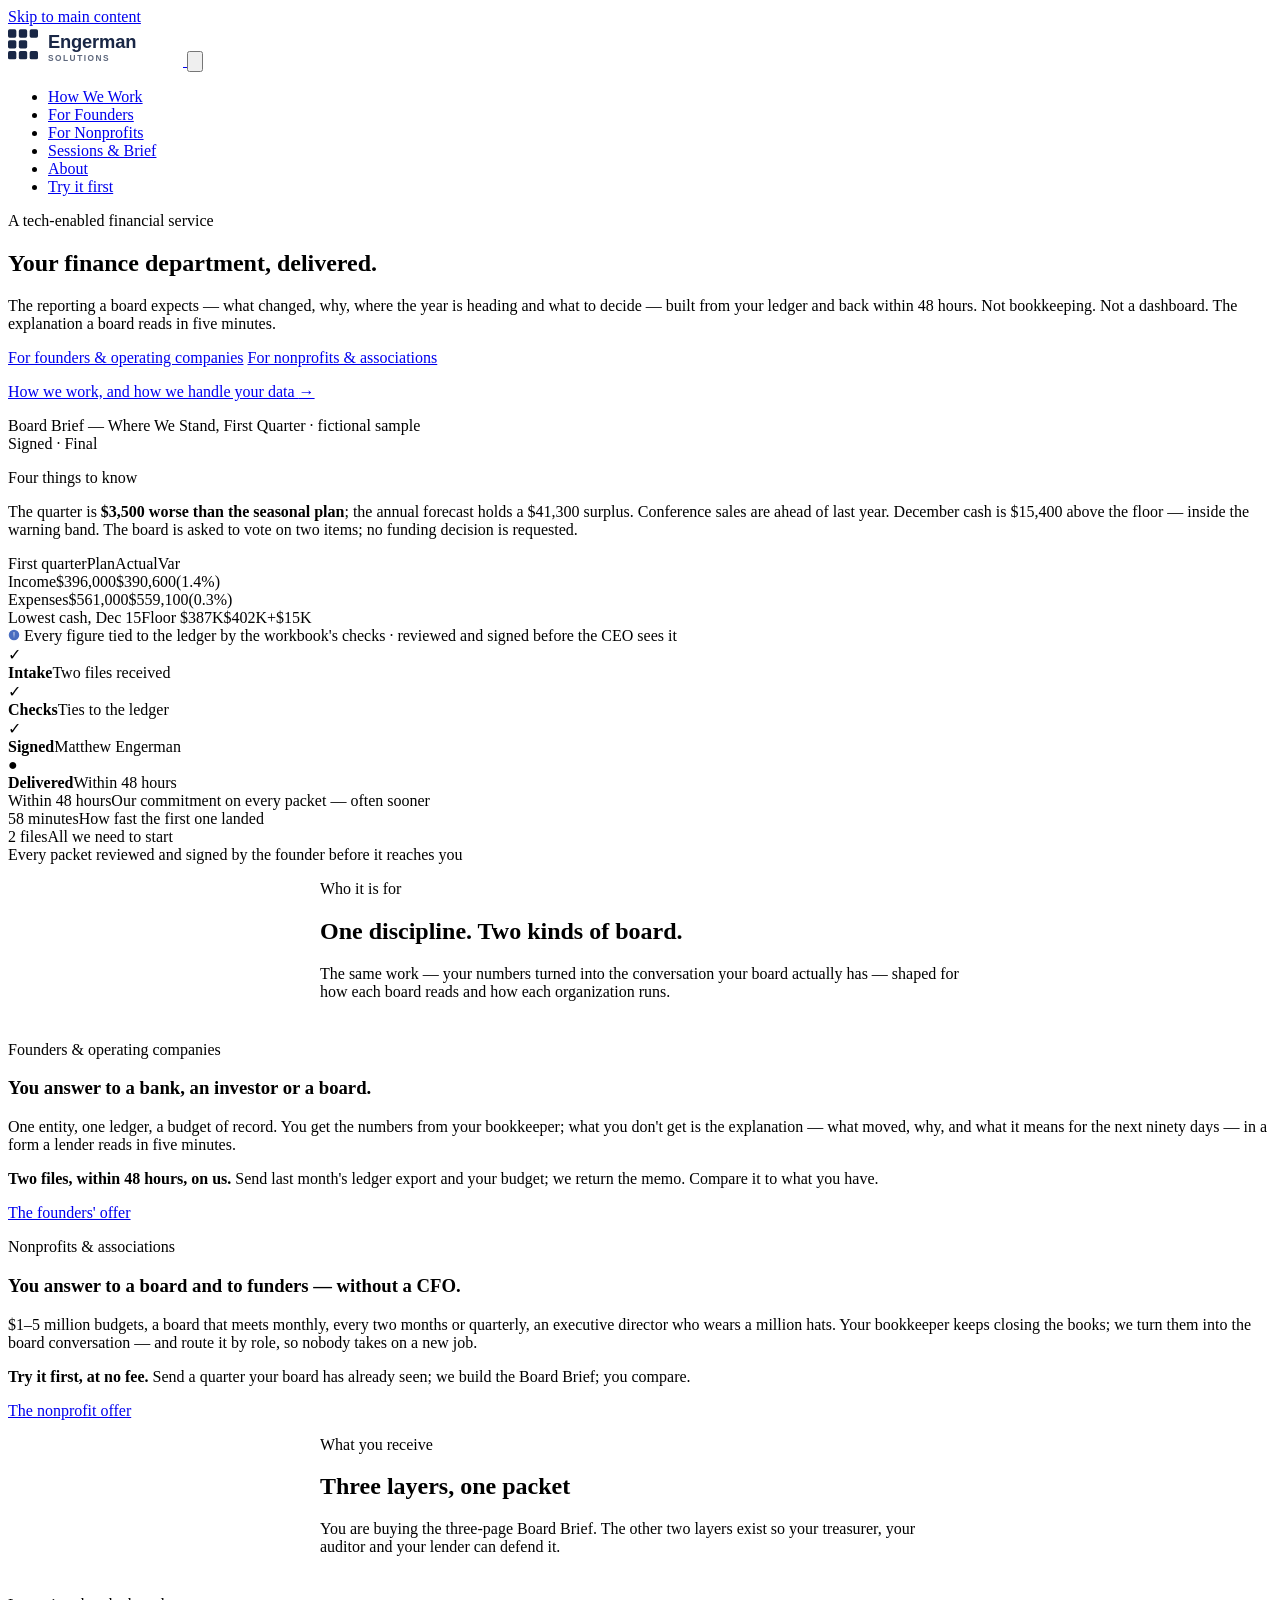
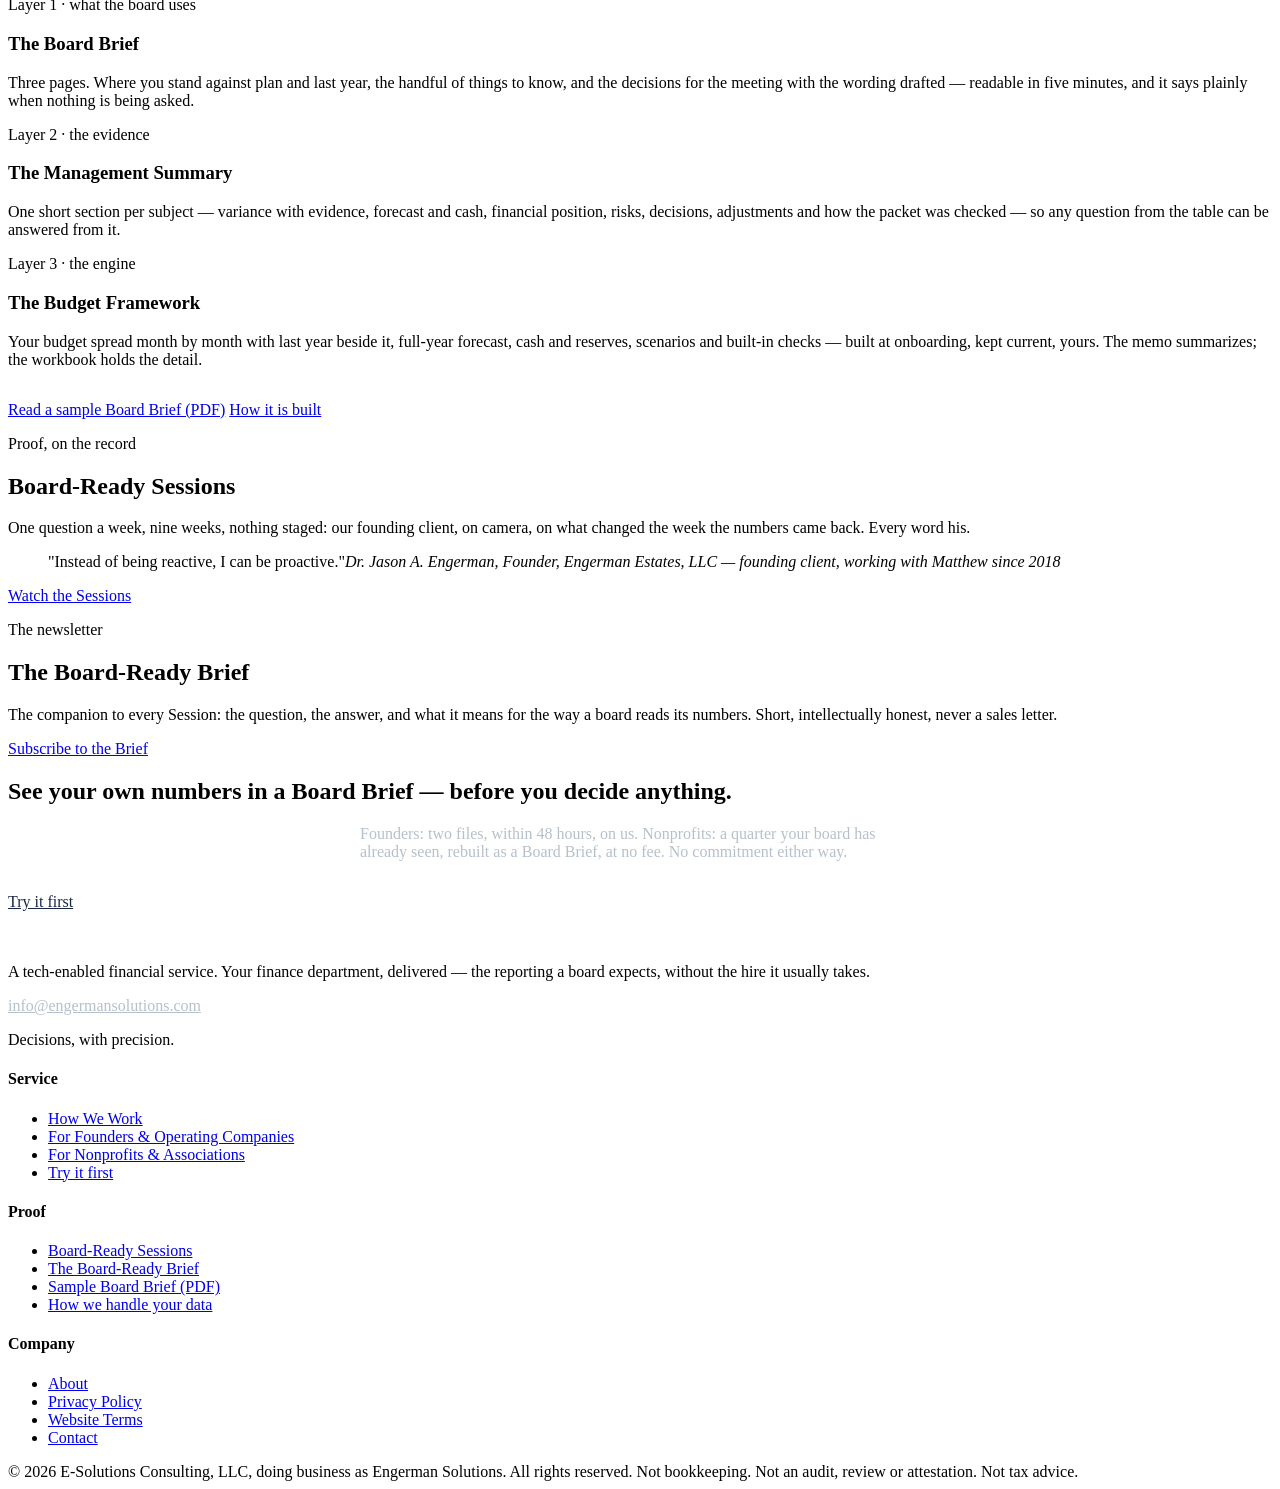
==== website/index.html @ 07f81f36 "Site remaster (1/5): homepage — one brand, two doors; house language; "within 48 hours"" ====
<!DOCTYPE html>
<html lang="en">
<head>
  <meta charset="UTF-8">
  <meta name="viewport" content="width=device-width, initial-scale=1.0">
  <title>Engerman Solutions — Your finance department, delivered.</title>
  <meta name="description" content="Board-ready reporting for founders, operating companies, nonprofits and associations: what changed, why, and what to decide, built from your ledger and delivered within 48 hours.">
  <meta property="og:type" content="website">
  <link rel="preconnect" href="https://fonts.googleapis.com">
  <link rel="preconnect" href="https://fonts.gstatic.com" crossorigin>
  <link href="https://fonts.googleapis.com/css2?family=Inter:wght@400;500;600;700&display=swap" rel="stylesheet">
  <link rel="stylesheet" href="css/design-tokens.css">
  <link rel="stylesheet" href="css/site.css">
  <link rel="stylesheet" href="css/remaster.css">
  <script src="js/site-config.js"></script>
  <script src="js/main.js" defer></script>
</head>
<body>
  <a href="#main" class="skip-link">Skip to main content</a>
  <header class="nav" role="banner">
    <div class="container nav__inner">
      <a href="index.html" class="nav__logo" aria-label="Engerman Solutions — Home">
        <img src="img/engerman-logo.svg" alt="Engerman Solutions" height="40">
      </a>
      <button class="nav__toggle" aria-expanded="false" aria-controls="nav-links" aria-label="Toggle navigation menu">
        <svg viewBox="0 0 24 24" fill="none" stroke="currentColor" stroke-width="2" stroke-linecap="round"><line x1="3" y1="6" x2="21" y2="6"/><line x1="3" y1="12" x2="21" y2="12"/><line x1="3" y1="18" x2="21" y2="18"/></svg>
      </button>
      <nav aria-label="Main navigation">
        <ul class="nav__links" id="nav-links" role="menubar">
          <li role="none"><a href="pages/how-we-work.html" role="menuitem">How We Work</a></li><li role="none"><a href="pages/founders.html" role="menuitem">For Founders</a></li><li role="none"><a href="pages/nonprofits.html" role="menuitem">For Nonprofits</a></li><li role="none"><a href="pages/sessions.html" role="menuitem">Sessions &amp; Brief</a></li><li role="none"><a href="pages/about.html" role="menuitem">About</a></li>
          <li role="none"><a href="forms/try-it-first.html" class="nav__cta" role="menuitem">Try it first</a></li>
        </ul>
      </nav>
    </div>
  </header>
  <main id="main">

    <section class="hero" aria-labelledby="hero-heading">
      <div class="container hero__inner">
        <div class="hero__content">
          <p class="overline">A tech-enabled financial service</p>
          <h1 id="hero-heading">Your finance department, delivered.</h1>
          <p class="hero__sub">The reporting a board expects — what changed, why, where the year is heading and what to decide — built from your ledger and back within 48 hours. Not bookkeeping. Not a dashboard. The explanation a board reads in five minutes.</p>
          <div class="hero__ctas">
            <a href="pages/founders.html" class="btn btn--primary btn--lg">For founders &amp; operating companies</a>
            <a href="pages/nonprofits.html" class="btn btn--secondary btn--lg">For nonprofits &amp; associations</a>
          </div>
          <p class="hero__trust-link"><a href="pages/how-we-work.html">How we work, and how we handle your data <span aria-hidden="true">→</span></a></p>
        </div>
        <div class="hero__visual" aria-hidden="true">
          <div class="memo-preview">
            <div class="memo-preview__header">
              <div class="memo-preview__dot memo-preview__dot--red"></div><div class="memo-preview__dot memo-preview__dot--amber"></div><div class="memo-preview__dot memo-preview__dot--green"></div>
              <span class="memo-preview__title">Board Brief — Where We Stand, First Quarter · fictional sample</span>
            </div>
            <div class="memo-preview__body">
              <div class="memo-preview__badge"><span class="badge badge--green">Signed · Final</span></div>
              <p class="memo-preview__h2">Four things to know</p>
              <p class="memo-preview__text">The quarter is <strong>$3,500 worse than the seasonal plan</strong>; the annual forecast holds a $41,300 surplus. Conference sales are ahead of last year. December cash is $15,400 above the floor — inside the warning band. The board is asked to vote on two items; no funding decision is requested.</p>
              <div class="memo-preview__table">
                <div class="memo-preview__row memo-preview__row--header"><span>First quarter</span><span>Plan</span><span>Actual</span><span>Var</span></div>
                <div class="memo-preview__row"><span>Income</span><span>$396,000</span><span>$390,600</span><span>(1.4%)</span></div>
                <div class="memo-preview__row"><span>Expenses</span><span>$561,000</span><span>$559,100</span><span class="text-green">(0.3%)</span></div>
                <div class="memo-preview__row"><span>Lowest cash, Dec 15</span><span>Floor $387K</span><span>$402K</span><span>+$15K</span></div>
              </div>
              <div class="memo-preview__source">
                <svg width="12" height="12" viewBox="0 0 16 16" fill="var(--color-blue-500)"><path d="M8 1a7 7 0 100 14A7 7 0 008 1zm-.5 3h1v5h-1V4zm0 6h1v1h-1v-1z"/></svg>
                <span>Every figure tied to the ledger by the workbook's checks · reviewed and signed before the CEO sees it</span>
              </div>
            </div>
            <div class="memo-preview__timeline">
              <div class="timeline-step timeline-step--done"><div class="timeline-step__icon">✓</div><div><strong>Intake</strong><span>Two files received</span></div></div>
              <div class="timeline-step timeline-step--done"><div class="timeline-step__icon">✓</div><div><strong>Checks</strong><span>Ties to the ledger</span></div></div>
              <div class="timeline-step timeline-step--done"><div class="timeline-step__icon">✓</div><div><strong>Signed</strong><span>Matthew Engerman</span></div></div>
              <div class="timeline-step timeline-step--active"><div class="timeline-step__icon">●</div><div><strong>Delivered</strong><span>Within 48 hours</span></div></div>
            </div>
          </div>
        </div>
      </div>
    </section>

    <section class="proof-bar bg-alt" aria-label="Commitments">
      <div class="container">
        <div class="proof-bar__inner">
          <div class="proof-bar__stat"><span class="proof-bar__number">Within 48 hours</span><span class="proof-bar__label">Our commitment on every packet — often sooner</span></div>
          <div class="proof-bar__divider" aria-hidden="true"></div>
          <div class="proof-bar__stat"><span class="proof-bar__number">58 minutes</span><span class="proof-bar__label">How fast the first one landed</span></div>
          <div class="proof-bar__divider" aria-hidden="true"></div>
          <div class="proof-bar__stat"><span class="proof-bar__number">2 files</span><span class="proof-bar__label">All we need to start</span></div>
          <div class="proof-bar__divider" aria-hidden="true"></div>
          <div class="proof-bar__stat"><span class="proof-bar__note">Every packet reviewed and signed by the founder before it reaches you</span></div>
        </div>
      </div>
    </section>

    <section class="section" aria-labelledby="doors-heading">
      <div class="container">
        <div class="text-center scroll-fade" style="max-width: 640px; margin: 0 auto var(--space-10);">
          <p class="overline">Who it is for</p>
          <h2 id="doors-heading">One discipline. Two kinds of board.</h2>
          <p class="text-secondary">The same work — your numbers turned into the conversation your board actually has — shaped for how each board reads and how each organization runs.</p>
        </div>
        <div class="doors scroll-stagger">
          <div class="card door">
            <p class="eyebrow">Founders &amp; operating companies</p>
            <h3>You answer to a bank, an investor or a board.</h3>
            <p class="door__who">One entity, one ledger, a budget of record. You get the numbers from your bookkeeper; what you don't get is the explanation — what moved, why, and what it means for the next ninety days — in a form a lender reads in five minutes.</p>
            <p class="door__who"><strong>Two files, within 48 hours, on us.</strong> Send last month's ledger export and your budget; we return the memo. Compare it to what you have.</p>
            <a href="pages/founders.html" class="btn btn--primary">The founders' offer</a>
          </div>
          <div class="card door">
            <p class="eyebrow">Nonprofits &amp; associations</p>
            <h3>You answer to a board and to funders — without a CFO.</h3>
            <p class="door__who">$1–5 million budgets, a board that meets monthly, every two months or quarterly, an executive director who wears a million hats. Your bookkeeper keeps closing the books; we turn them into the board conversation — and route it by role, so nobody takes on a new job.</p>
            <p class="door__who"><strong>Try it first, at no fee.</strong> Send a quarter your board has already seen; we build the Board Brief; you compare.</p>
            <a href="pages/nonprofits.html" class="btn btn--primary">The nonprofit offer</a>
          </div>
        </div>
      </div>
    </section>

    <section class="section bg-alt" aria-labelledby="layers-heading">
      <div class="container">
        <div class="text-center scroll-fade" style="max-width: 640px; margin: 0 auto var(--space-10);">
          <p class="overline">What you receive</p>
          <h2 id="layers-heading">Three layers, one packet</h2>
          <p class="text-secondary">You are buying the three-page Board Brief. The other two layers exist so your treasurer, your auditor and your lender can defend it.</p>
        </div>
        <div class="layers scroll-stagger">
          <div class="card layer"><p class="eyebrow">Layer 1 · what the board uses</p><h3>The Board Brief</h3><p class="text-secondary">Three pages. Where you stand against plan and last year, the handful of things to know, and the decisions for the meeting with the wording drafted — readable in five minutes, and it says plainly when nothing is being asked.</p></div>
          <div class="card layer"><p class="eyebrow">Layer 2 · the evidence</p><h3>The Management Summary</h3><p class="text-secondary">One short section per subject — variance with evidence, forecast and cash, financial position, risks, decisions, adjustments and how the packet was checked — so any question from the table can be answered from it.</p></div>
          <div class="card layer"><p class="eyebrow">Layer 3 · the engine</p><h3>The Budget Framework</h3><p class="text-secondary">Your budget spread month by month with last year beside it, full-year forecast, cash and reserves, scenarios and built-in checks — built at onboarding, kept current, yours. The memo summarizes; the workbook holds the detail.</p></div>
        </div>
        <div class="text-center" style="margin-top: var(--space-8);">
          <a href="downloads/Engerman_Solutions_Sample_Board_Brief_Nonprofit.pdf" class="btn btn--primary">Read a sample Board Brief (PDF)</a>
          <a href="pages/how-we-work.html" class="btn btn--ghost">How it is built</a>
        </div>
      </div>
    </section>

    <section class="section" aria-labelledby="sessions-heading">
      <div class="container two-col">
        <div>
          <p class="overline">Proof, on the record</p>
          <h2 id="sessions-heading">Board-Ready Sessions</h2>
          <p class="text-secondary">One question a week, nine weeks, nothing staged: our founding client, on camera, on what changed the week the numbers came back. Every word his.</p>
          <blockquote class="quote">"Instead of being reactive, I can be proactive."<cite>Dr. Jason A. Engerman, Founder, Engerman Estates, LLC — founding client, working with Matthew since 2018</cite></blockquote>
          <a href="pages/sessions.html" class="btn btn--secondary">Watch the Sessions</a>
        </div>
        <div>
          <p class="overline">The newsletter</p>
          <h2>The Board-Ready Brief</h2>
          <p class="text-secondary">The companion to every Session: the question, the answer, and what it means for the way a board reads its numbers. Short, intellectually honest, never a sales letter.</p>
          <a href="#" data-link="BRIEF_SUBSCRIBE_URL" data-subject="Subscribe me to The Board-Ready Brief" class="btn btn--primary">Subscribe to the Brief</a>
        </div>
      </div>
    </section>

    <section class="section bg-navy cta-section" aria-labelledby="cta-heading">
      <div class="container text-center scroll-fade">
        <h2 id="cta-heading">See your own numbers in a Board Brief — before you decide anything.</h2>
        <p style="color: var(--color-gray-300); max-width: 560px; margin: var(--space-4) auto var(--space-8);">Founders: two files, within 48 hours, on us. Nonprofits: a quarter your board has already seen, rebuilt as a Board Brief, at no fee. No commitment either way.</p>
        <div class="hero__ctas" style="justify-content: center;">
          <a href="forms/try-it-first.html" class="btn btn--primary btn--lg" style="background: var(--color-white); color: var(--color-navy-800);">Try it first</a>
          <a href="mailto:info@engermansolutions.com?subject=A%20conversation%20about%20board-ready%20reporting" class="btn btn--lg" style="border: 2px solid var(--color-white); color: var(--color-white);">Email Matthew</a>
        </div>
      </div>
    </section>
  </main>
  <footer class="footer" role="contentinfo">
    <div class="container">
      <div class="footer__grid">
        <div class="footer__brand">
          <a href="index.html" class="nav__logo" style="color: var(--color-white);">
            <img src="img/engerman-logo-inverted.svg" alt="Engerman Solutions" height="32">
          </a>
          <p>A tech-enabled financial service. Your finance department, delivered — the reporting a board expects, without the hire it usually takes.</p>
          <p style="margin-top: var(--space-2);"><a href="mailto:info@engermansolutions.com" style="color: var(--color-gray-300);">info@engermansolutions.com</a></p>
          <p class="footer__tag">Decisions, with precision.</p>
        </div>
        <div class="footer__col">
          <h4>Service</h4>
          <ul>
            <li><a href="pages/how-we-work.html">How We Work</a></li>
            <li><a href="pages/founders.html">For Founders &amp; Operating Companies</a></li>
            <li><a href="pages/nonprofits.html">For Nonprofits &amp; Associations</a></li>
            <li><a href="forms/try-it-first.html">Try it first</a></li>
          </ul>
        </div>
        <div class="footer__col">
          <h4>Proof</h4>
          <ul>
            <li><a href="pages/sessions.html">Board-Ready Sessions</a></li>
            <li><a href="pages/sessions.html#brief">The Board-Ready Brief</a></li>
            <li><a href="downloads/Engerman_Solutions_Sample_Board_Brief_Nonprofit.pdf">Sample Board Brief (PDF)</a></li>
            <li><a href="pages/how-we-work.html#data">How we handle your data</a></li>
          </ul>
        </div>
        <div class="footer__col">
          <h4>Company</h4>
          <ul>
            <li><a href="pages/about.html">About</a></li>
            <li><a href="pages/privacy.html">Privacy Policy</a></li>
            <li><a href="pages/terms.html">Website Terms</a></li>
            <li><a href="mailto:info@engermansolutions.com">Contact</a></li>
          </ul>
        </div>
      </div>
      <div class="footer__bottom">
        <span>© 2026 E-Solutions Consulting, LLC, doing business as Engerman Solutions. All rights reserved.</span>
        <span>Not bookkeeping. Not an audit, review or attestation. Not tax advice.</span>
      </div>
    </div>
  </footer>
</body>
</html>
---- website/css/design-tokens.css ----
/* ============================================================
   Engerman — Design Tokens
   Derived from brand mark: deep navy, royal blue, neutral gray,
   off-white. Finance-grade, calm, scannable.
   ============================================================ */

:root {
  /* ── Color: Brand ─────────────────────────────────────── */
  --color-navy-950: #0d1520;
  --color-navy-900: #131e30;
  --color-navy-800: #192746;
  --color-navy-700: #1f3058;
  --color-navy-600: #2a4070;

  --color-blue-700: #2c4a8e;
  --color-blue-600: #3859a9;
  --color-blue-500: #4a6ec0;
  --color-blue-400: #6b8cd4;
  --color-blue-300: #93ade2;
  --color-blue-200: #bccbee;
  --color-blue-100: #dfe7f6;
  --color-blue-50:  #eef2fa;

  /* ── Color: Neutral ───────────────────────────────────── */
  --color-gray-900: #1a1d23;
  --color-gray-800: #2d3139;
  --color-gray-700: #404550;
  --color-gray-600: #555b68;
  --color-gray-500: #6e7582;
  --color-gray-400: #8b919c;
  --color-gray-300: #b6c0cb;
  --color-gray-200: #d4dae2;
  --color-gray-100: #e7eaed;
  --color-gray-50:  #f4f5f7;
  --color-white:    #ffffff;

  /* ── Color: Semantic ──────────────────────────────────── */
  --color-surface:      var(--color-white);
  --color-surface-alt:  var(--color-gray-50);
  --color-surface-invert: var(--color-navy-800);
  --color-border:       var(--color-gray-200);
  --color-border-light: var(--color-gray-100);
  --color-text:         var(--color-gray-900);
  --color-text-secondary: var(--color-gray-600);
  --color-text-tertiary:  var(--color-gray-400);
  --color-text-invert:  var(--color-white);
  --color-link:         var(--color-blue-600);
  --color-link-hover:   var(--color-blue-700);
  --color-accent:       var(--color-blue-600);
  --color-accent-hover: var(--color-blue-700);

  /* Status colors */
  --color-green-600: #16803c;
  --color-green-100: #dcfce7;
  --color-amber-600: #ca8a04;
  --color-amber-100: #fef9c3;
  --color-red-600:   #dc2626;
  --color-red-100:   #fee2e2;

  /* ── Typography ───────────────────────────────────────── */
  --font-sans: "Inter", -apple-system, BlinkMacSystemFont, "Segoe UI",
               Roboto, "Helvetica Neue", Arial, sans-serif;
  --font-mono: "SF Mono", "Fira Code", "Fira Mono", "Roboto Mono",
               Menlo, Monaco, Consolas, monospace;

  /* Type scale (1.200 – minor third) */
  --text-xs:   0.75rem;   /* 12px */
  --text-sm:   0.875rem;  /* 14px */
  --text-base: 1rem;      /* 16px */
  --text-lg:   1.125rem;  /* 18px */
  --text-xl:   1.25rem;   /* 20px */
  --text-2xl:  1.5rem;    /* 24px */
  --text-3xl:  1.875rem;  /* 30px */
  --text-4xl:  2.25rem;   /* 36px */
  --text-5xl:  3rem;      /* 48px */

  /* Line heights */
  --leading-tight:  1.2;
  --leading-snug:   1.35;
  --leading-normal: 1.5;
  --leading-relaxed: 1.625;

  /* Font weights */
  --weight-normal:   400;
  --weight-medium:   500;
  --weight-semibold: 600;
  --weight-bold:     700;

  /* ── Spacing (4px base) ───────────────────────────────── */
  --space-0:   0;
  --space-1:   0.25rem;   /* 4px  */
  --space-2:   0.5rem;    /* 8px  */
  --space-3:   0.75rem;   /* 12px */
  --space-4:   1rem;      /* 16px */
  --space-5:   1.25rem;   /* 20px */
  --space-6:   1.5rem;    /* 24px */
  --space-8:   2rem;      /* 32px */
  --space-10:  2.5rem;    /* 40px */
  --space-12:  3rem;      /* 48px */
  --space-16:  4rem;      /* 64px */
  --space-20:  5rem;      /* 80px */
  --space-24:  6rem;      /* 96px */

  /* ── Layout ───────────────────────────────────────────── */
  --container-max:  1200px;
  --container-narrow: 800px;
  --container-wide: 1400px;

  /* ── Borders & Radius ─────────────────────────────────── */
  --radius-sm:  4px;
  --radius-md:  8px;
  --radius-lg:  12px;
  --radius-xl:  16px;
  --radius-full: 9999px;

  /* ── Shadows ──────────────────────────────────────────── */
  --shadow-xs:  0 1px 2px rgba(0,0,0,0.05);
  --shadow-sm:  0 1px 3px rgba(0,0,0,0.08), 0 1px 2px rgba(0,0,0,0.04);
  --shadow-md:  0 4px 6px -1px rgba(0,0,0,0.08), 0 2px 4px -2px rgba(0,0,0,0.04);
  --shadow-lg:  0 10px 15px -3px rgba(0,0,0,0.08), 0 4px 6px -4px rgba(0,0,0,0.04);
  --shadow-xl:  0 20px 25px -5px rgba(0,0,0,0.08), 0 8px 10px -6px rgba(0,0,0,0.04);

  /* ── Transitions ──────────────────────────────────────── */
  --transition-fast:   150ms ease;
  --transition-base:   200ms ease;
  --transition-slow:   300ms ease;
  --ease-out-expo: cubic-bezier(0.16, 1, 0.3, 1);

  /* ── Z-index ──────────────────────────────────────────── */
  --z-dropdown:  10;
  --z-sticky:    20;
  --z-overlay:   30;
  --z-modal:     40;
  --z-toast:     50;
}
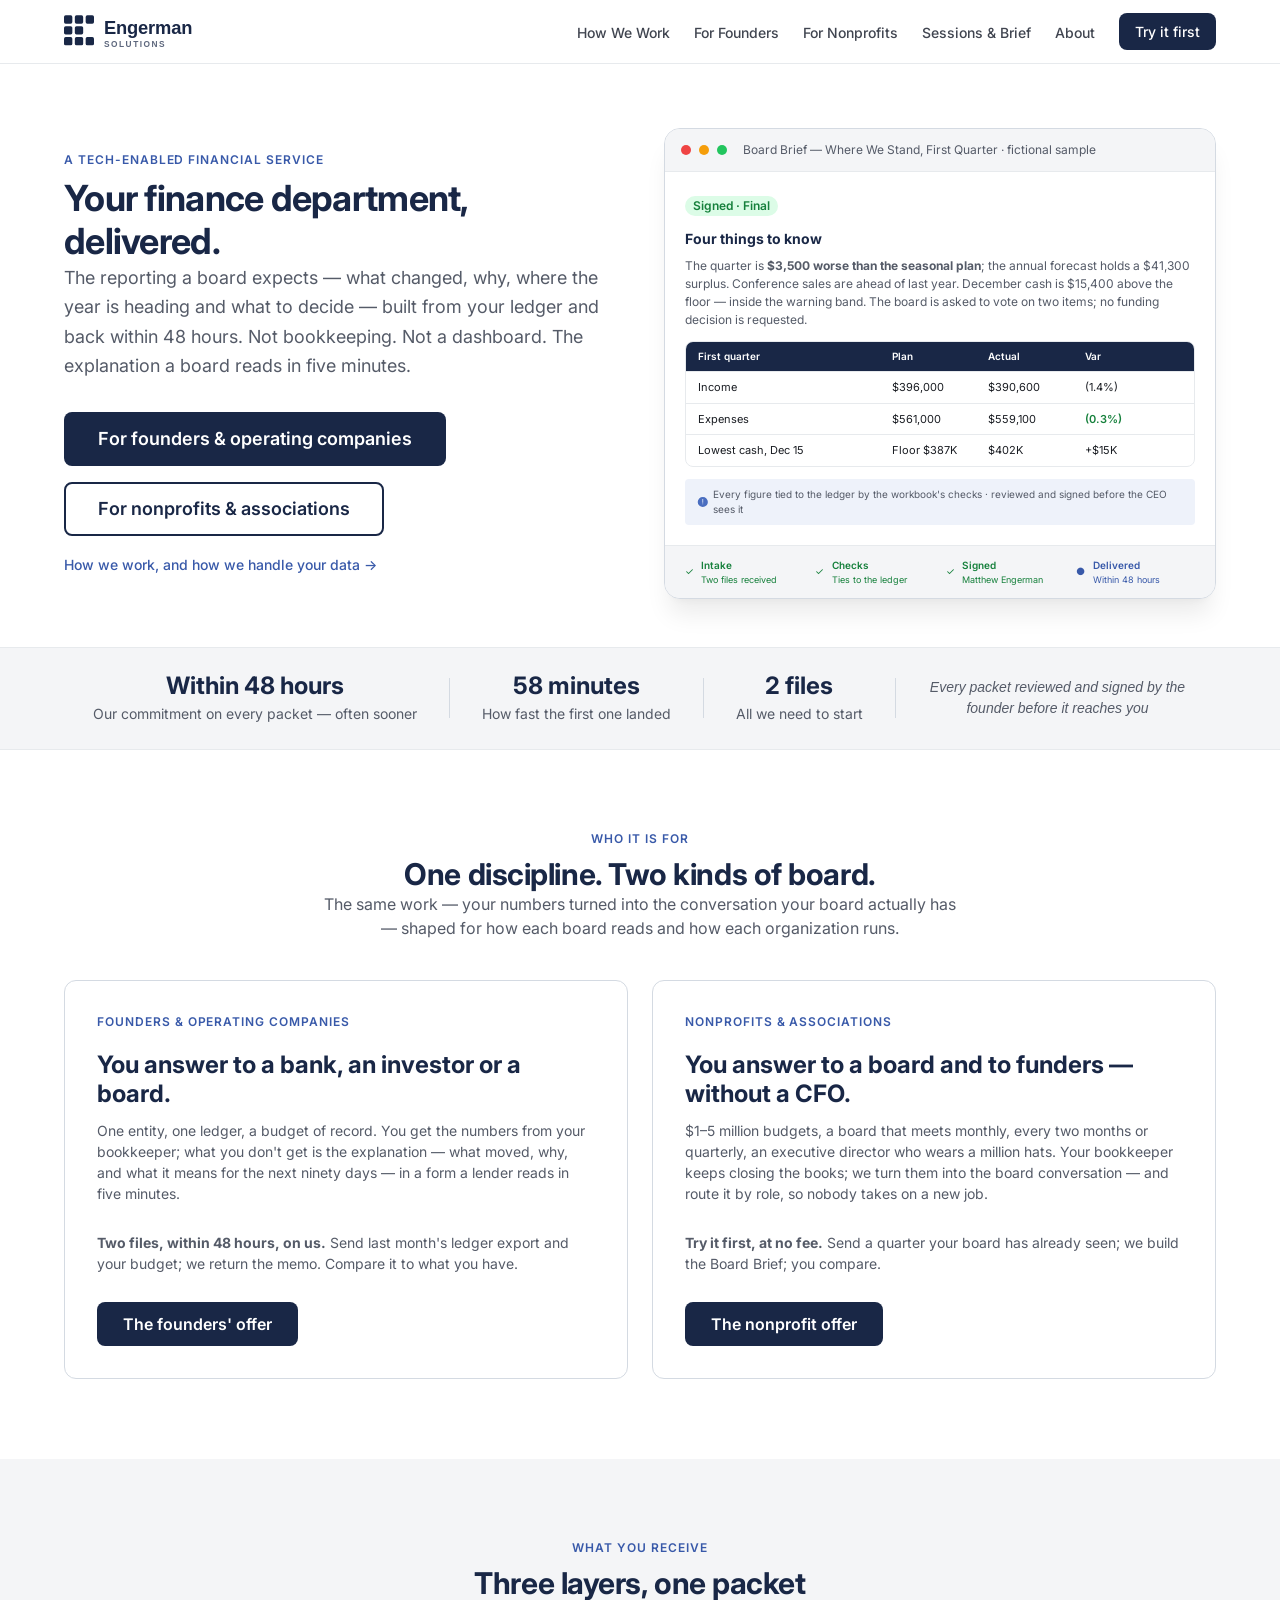
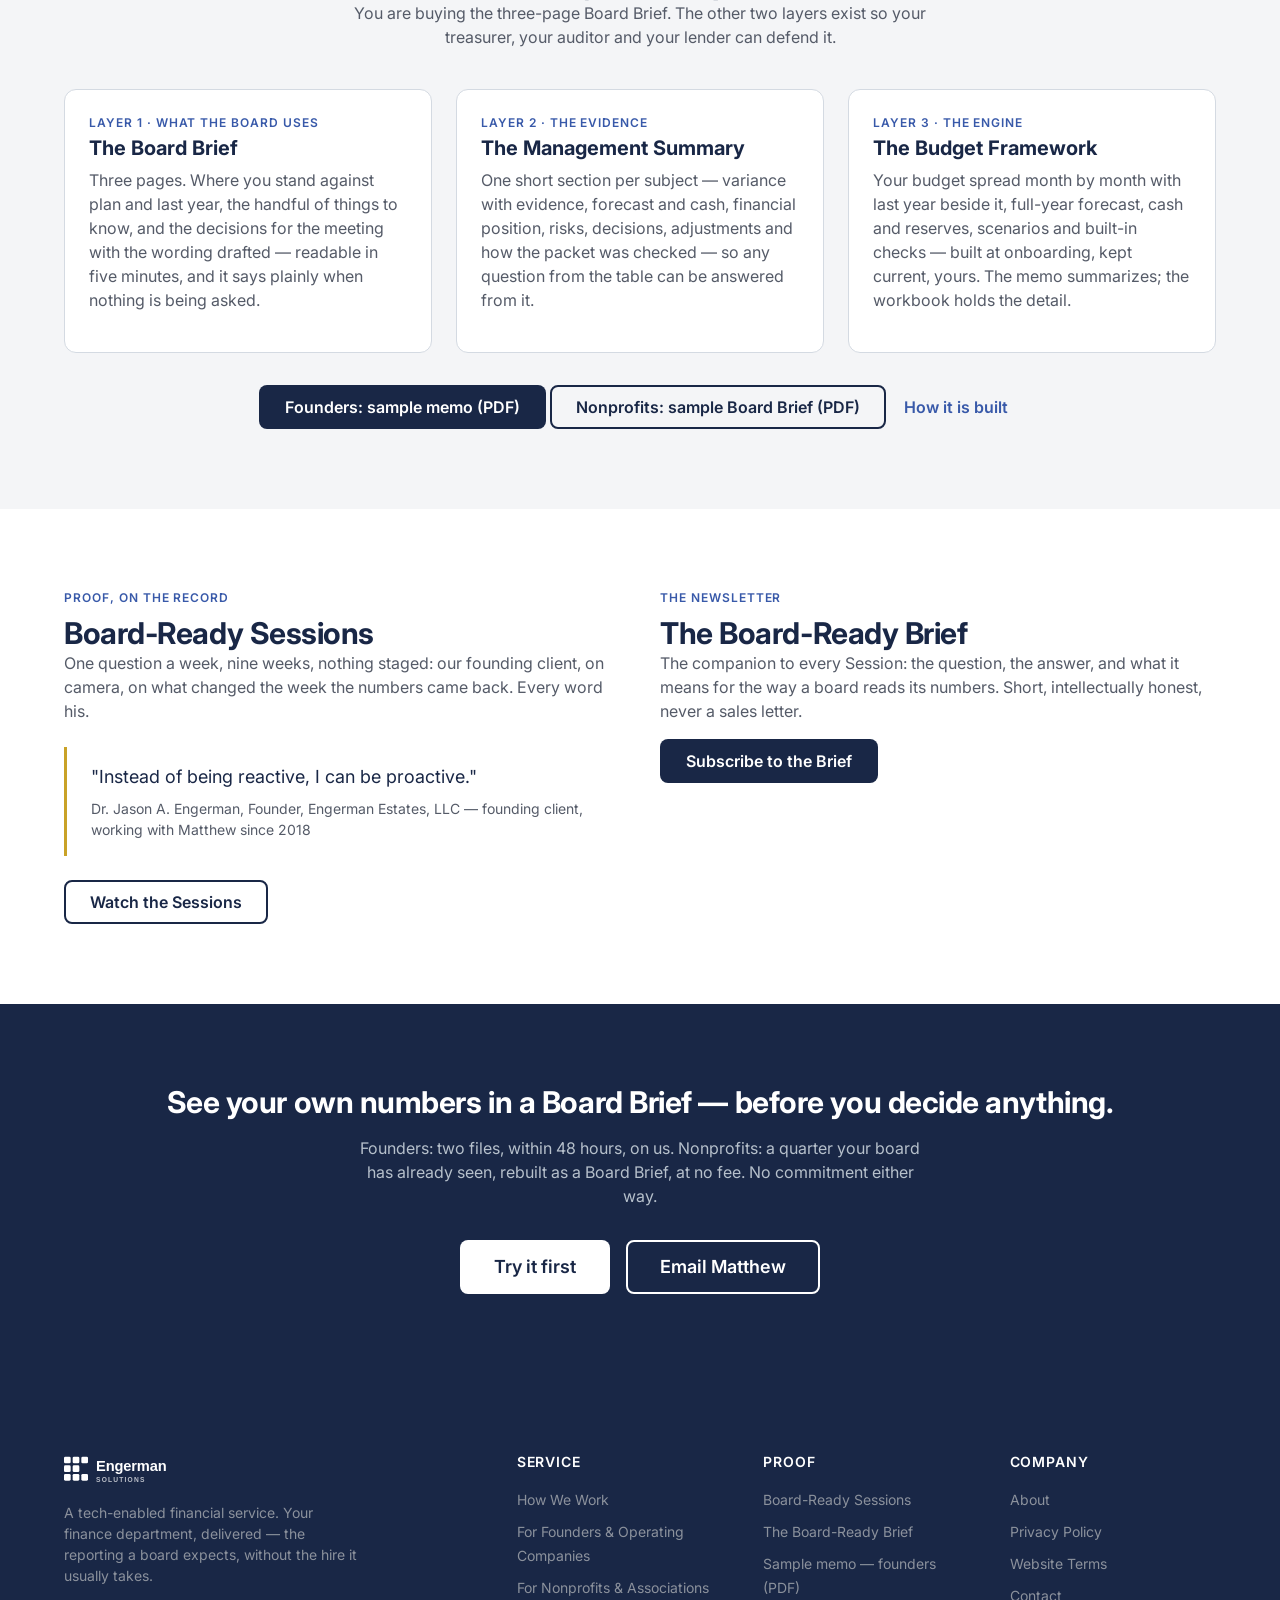
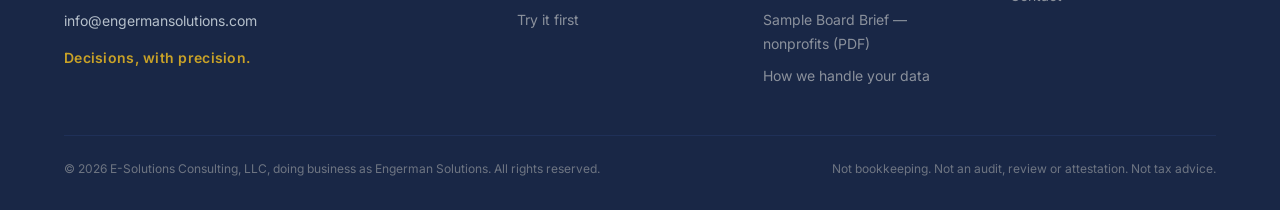
==== commit 1ffcd980: "Homepage: one sample per lane, labeled — founders' variance memo and the nonprofit Board Brief; foot" ====
--- a/website/index.html
+++ b/website/index.html
@@ -132,7 +132,8 @@
           <div class="card layer"><p class="eyebrow">Layer 3 · the engine</p><h3>The Budget Framework</h3><p class="text-secondary">Your budget spread month by month with last year beside it, full-year forecast, cash and reserves, scenarios and built-in checks — built at onboarding, kept current, yours. The memo summarizes; the workbook holds the detail.</p></div>
         </div>
         <div class="text-center" style="margin-top: var(--space-8);">
-          <a href="downloads/Engerman_Solutions_Sample_Board_Brief_Nonprofit.pdf" class="btn btn--primary">Read a sample Board Brief (PDF)</a>
+          <a href="downloads/Engerman_Solutions_Sample_Variance_Memo_Founders.pdf" class="btn btn--primary">Founders: sample memo (PDF)</a>
+          <a href="downloads/Engerman_Solutions_Sample_Board_Brief_Nonprofit.pdf" class="btn btn--secondary">Nonprofits: sample Board Brief (PDF)</a>
           <a href="pages/how-we-work.html" class="btn btn--ghost">How it is built</a>
         </div>
       </div>
@@ -192,7 +193,8 @@
           <ul>
             <li><a href="pages/sessions.html">Board-Ready Sessions</a></li>
             <li><a href="pages/sessions.html#brief">The Board-Ready Brief</a></li>
-            <li><a href="downloads/Engerman_Solutions_Sample_Board_Brief_Nonprofit.pdf">Sample Board Brief (PDF)</a></li>
+            <li><a href="downloads/Engerman_Solutions_Sample_Variance_Memo_Founders.pdf">Sample memo &mdash; founders (PDF)</a></li>
+            <li><a href="downloads/Engerman_Solutions_Sample_Board_Brief_Nonprofit.pdf">Sample Board Brief &mdash; nonprofits (PDF)</a></li>
             <li><a href="pages/how-we-work.html#data">How we handle your data</a></li>
           </ul>
         </div>
--- a/website/css/design-tokens.css
+++ b/website/css/design-tokens.css
@@ -1,135 +1,22 @@
-/* ============================================================
-   Engerman — Design Tokens
-   Derived from brand mark: deep navy, royal blue, neutral gray,
-   off-white. Finance-grade, calm, scannable.
-   ============================================================ */
-
+/* Engerman — Design Tokens (as live on engermansolutions.com) */
 :root {
-  /* ── Color: Brand ─────────────────────────────────────── */
-  --color-navy-950: #0d1520;
-  --color-navy-900: #131e30;
-  --color-navy-800: #192746;
-  --color-navy-700: #1f3058;
-  --color-navy-600: #2a4070;
-
-  --color-blue-700: #2c4a8e;
-  --color-blue-600: #3859a9;
-  --color-blue-500: #4a6ec0;
-  --color-blue-400: #6b8cd4;
-  --color-blue-300: #93ade2;
-  --color-blue-200: #bccbee;
-  --color-blue-100: #dfe7f6;
-  --color-blue-50:  #eef2fa;
-
-  /* ── Color: Neutral ───────────────────────────────────── */
-  --color-gray-900: #1a1d23;
-  --color-gray-800: #2d3139;
-  --color-gray-700: #404550;
-  --color-gray-600: #555b68;
-  --color-gray-500: #6e7582;
-  --color-gray-400: #8b919c;
-  --color-gray-300: #b6c0cb;
-  --color-gray-200: #d4dae2;
-  --color-gray-100: #e7eaed;
-  --color-gray-50:  #f4f5f7;
-  --color-white:    #ffffff;
-
-  /* ── Color: Semantic ──────────────────────────────────── */
-  --color-surface:      var(--color-white);
-  --color-surface-alt:  var(--color-gray-50);
-  --color-surface-invert: var(--color-navy-800);
-  --color-border:       var(--color-gray-200);
-  --color-border-light: var(--color-gray-100);
-  --color-text:         var(--color-gray-900);
-  --color-text-secondary: var(--color-gray-600);
-  --color-text-tertiary:  var(--color-gray-400);
-  --color-text-invert:  var(--color-white);
-  --color-link:         var(--color-blue-600);
-  --color-link-hover:   var(--color-blue-700);
-  --color-accent:       var(--color-blue-600);
-  --color-accent-hover: var(--color-blue-700);
-
-  /* Status colors */
-  --color-green-600: #16803c;
-  --color-green-100: #dcfce7;
-  --color-amber-600: #ca8a04;
-  --color-amber-100: #fef9c3;
-  --color-red-600:   #dc2626;
-  --color-red-100:   #fee2e2;
-
-  /* ── Typography ───────────────────────────────────────── */
-  --font-sans: "Inter", -apple-system, BlinkMacSystemFont, "Segoe UI",
-               Roboto, "Helvetica Neue", Arial, sans-serif;
-  --font-mono: "SF Mono", "Fira Code", "Fira Mono", "Roboto Mono",
-               Menlo, Monaco, Consolas, monospace;
-
-  /* Type scale (1.200 – minor third) */
-  --text-xs:   0.75rem;   /* 12px */
-  --text-sm:   0.875rem;  /* 14px */
-  --text-base: 1rem;      /* 16px */
-  --text-lg:   1.125rem;  /* 18px */
-  --text-xl:   1.25rem;   /* 20px */
-  --text-2xl:  1.5rem;    /* 24px */
-  --text-3xl:  1.875rem;  /* 30px */
-  --text-4xl:  2.25rem;   /* 36px */
-  --text-5xl:  3rem;      /* 48px */
-
-  /* Line heights */
-  --leading-tight:  1.2;
-  --leading-snug:   1.35;
-  --leading-normal: 1.5;
-  --leading-relaxed: 1.625;
-
-  /* Font weights */
-  --weight-normal:   400;
-  --weight-medium:   500;
-  --weight-semibold: 600;
-  --weight-bold:     700;
-
-  /* ── Spacing (4px base) ───────────────────────────────── */
-  --space-0:   0;
-  --space-1:   0.25rem;   /* 4px  */
-  --space-2:   0.5rem;    /* 8px  */
-  --space-3:   0.75rem;   /* 12px */
-  --space-4:   1rem;      /* 16px */
-  --space-5:   1.25rem;   /* 20px */
-  --space-6:   1.5rem;    /* 24px */
-  --space-8:   2rem;      /* 32px */
-  --space-10:  2.5rem;    /* 40px */
-  --space-12:  3rem;      /* 48px */
-  --space-16:  4rem;      /* 64px */
-  --space-20:  5rem;      /* 80px */
-  --space-24:  6rem;      /* 96px */
-
-  /* ── Layout ───────────────────────────────────────────── */
-  --container-max:  1200px;
-  --container-narrow: 800px;
-  --container-wide: 1400px;
-
-  /* ── Borders & Radius ─────────────────────────────────── */
-  --radius-sm:  4px;
-  --radius-md:  8px;
-  --radius-lg:  12px;
-  --radius-xl:  16px;
-  --radius-full: 9999px;
-
-  /* ── Shadows ──────────────────────────────────────────── */
-  --shadow-xs:  0 1px 2px rgba(0,0,0,0.05);
-  --shadow-sm:  0 1px 3px rgba(0,0,0,0.08), 0 1px 2px rgba(0,0,0,0.04);
-  --shadow-md:  0 4px 6px -1px rgba(0,0,0,0.08), 0 2px 4px -2px rgba(0,0,0,0.04);
-  --shadow-lg:  0 10px 15px -3px rgba(0,0,0,0.08), 0 4px 6px -4px rgba(0,0,0,0.04);
-  --shadow-xl:  0 20px 25px -5px rgba(0,0,0,0.08), 0 8px 10px -6px rgba(0,0,0,0.04);
-
-  /* ── Transitions ──────────────────────────────────────── */
-  --transition-fast:   150ms ease;
-  --transition-base:   200ms ease;
-  --transition-slow:   300ms ease;
-  --ease-out-expo: cubic-bezier(0.16, 1, 0.3, 1);
-
-  /* ── Z-index ──────────────────────────────────────────── */
-  --z-dropdown:  10;
-  --z-sticky:    20;
-  --z-overlay:   30;
-  --z-modal:     40;
-  --z-toast:     50;
+  --color-navy-950: #0d1520; --color-navy-900: #131e30; --color-navy-800: #192746; --color-navy-700: #1f3058; --color-navy-600: #2a4070;
+  --color-blue-700: #2c4a8e; --color-blue-600: #3859a9; --color-blue-500: #4a6ec0; --color-blue-400: #6b8cd4; --color-blue-300: #93ade2; --color-blue-200: #bccbee; --color-blue-100: #dfe7f6; --color-blue-50: #eef2fa;
+  --color-gray-900: #1a1d23; --color-gray-800: #2d3139; --color-gray-700: #404550; --color-gray-600: #555b68; --color-gray-500: #6e7582; --color-gray-400: #8b919c; --color-gray-300: #b6c0cb; --color-gray-200: #d4dae2; --color-gray-100: #e7eaed; --color-gray-50: #f4f5f7; --color-white: #ffffff;
+  --color-surface: var(--color-white); --color-surface-alt: var(--color-gray-50); --color-surface-invert: var(--color-navy-800);
+  --color-border: var(--color-gray-200); --color-border-light: var(--color-gray-100);
+  --color-text: var(--color-gray-900); --color-text-secondary: var(--color-gray-600); --color-text-tertiary: var(--color-gray-400); --color-text-invert: var(--color-white);
+  --color-link: var(--color-blue-600); --color-link-hover: var(--color-blue-700); --color-accent: var(--color-blue-600); --color-accent-hover: var(--color-blue-700);
+  --color-green-600: #16803c; --color-green-100: #dcfce7; --color-amber-600: #ca8a04; --color-amber-100: #fef9c3; --color-red-600: #dc2626; --color-red-100: #fee2e2;
+  --font-sans: "Inter", -apple-system, BlinkMacSystemFont, "Segoe UI", Roboto, "Helvetica Neue", Arial, sans-serif;
+  --font-mono: "SF Mono", "Fira Code", "Fira Mono", "Roboto Mono", Menlo, Monaco, Consolas, monospace;
+  --text-xs: 0.75rem; --text-sm: 0.875rem; --text-base: 1rem; --text-lg: 1.125rem; --text-xl: 1.25rem; --text-2xl: 1.5rem; --text-3xl: 1.875rem; --text-4xl: 2.25rem; --text-5xl: 3rem;
+  --leading-tight: 1.2; --leading-snug: 1.35; --leading-normal: 1.5; --leading-relaxed: 1.625;
+  --weight-normal: 400; --weight-medium: 500; --weight-semibold: 600; --weight-bold: 700;
+  --space-0: 0; --space-1: 0.25rem; --space-2: 0.5rem; --space-3: 0.75rem; --space-4: 1rem; --space-5: 1.25rem; --space-6: 1.5rem; --space-8: 2rem; --space-10: 2.5rem; --space-12: 3rem; --space-16: 4rem; --space-20: 5rem; --space-24: 6rem;
+  --container-max: 1200px; --container-narrow: 800px; --container-wide: 1400px;
+  --radius-sm: 4px; --radius-md: 8px; --radius-lg: 12px; --radius-xl: 16px; --radius-full: 9999px;
+  --shadow-xs: 0 1px 2px rgba(0,0,0,0.05); --shadow-sm: 0 1px 3px rgba(0,0,0,0.08), 0 1px 2px rgba(0,0,0,0.04); --shadow-md: 0 4px 6px -1px rgba(0,0,0,0.08), 0 2px 4px -2px rgba(0,0,0,0.04); --shadow-lg: 0 10px 15px -3px rgba(0,0,0,0.08), 0 4px 6px -4px rgba(0,0,0,0.04); --shadow-xl: 0 20px 25px -5px rgba(0,0,0,0.08), 0 8px 10px -6px rgba(0,0,0,0.04);
+  --transition-fast: 150ms ease; --transition-base: 200ms ease; --transition-slow: 300ms ease; --ease-out-expo: cubic-bezier(0.16, 1, 0.3, 1);
+  --z-dropdown: 10; --z-sticky: 20; --z-overlay: 30; --z-modal: 40; --z-toast: 50;
 }
--- a/website/css/site.css
+++ b/website/css/site.css
@@ -0,0 +1,140 @@
+/* Engerman — base + homepage component styles (as live on engermansolutions.com), consolidated */
+*, *::before, *::after { box-sizing: border-box; margin: 0; padding: 0; }
+html { font-size: 16px; -webkit-text-size-adjust: 100%; scroll-behavior: smooth; text-rendering: optimizeLegibility; -webkit-font-smoothing: antialiased; -moz-osx-font-smoothing: grayscale; }
+body { font-family: var(--font-sans); font-size: var(--text-base); line-height: var(--leading-normal); color: var(--color-text); background: var(--color-surface); }
+img, picture, video, canvas, svg { display: block; max-width: 100%; }
+input, button, textarea, select { font: inherit; }
+a { color: var(--color-link); text-decoration: none; transition: color var(--transition-fast); }
+a:hover { color: var(--color-link-hover); }
+:focus-visible { outline: 2px solid var(--color-blue-500); outline-offset: 2px; border-radius: var(--radius-sm); }
+.skip-link { position: absolute; top: -100%; left: var(--space-4); z-index: var(--z-toast); padding: var(--space-2) var(--space-4); background: var(--color-navy-800); color: var(--color-white); border-radius: var(--radius-md); font-weight: var(--weight-semibold); font-size: var(--text-sm); }
+.skip-link:focus { top: var(--space-4); }
+.container { width: 100%; max-width: var(--container-max); margin: 0 auto; padding: 0 var(--space-6); }
+.container--narrow { max-width: var(--container-narrow); }
+.container--wide { max-width: var(--container-wide); }
+.section { padding: var(--space-20) 0; }
+.section--sm { padding: var(--space-12) 0; }
+.section--lg { padding: var(--space-24) 0; }
+h1, h2, h3, h4, h5, h6 { color: var(--color-navy-800); font-weight: var(--weight-bold); line-height: var(--leading-tight); }
+h1 { font-size: var(--text-4xl); letter-spacing: -0.02em; }
+h2 { font-size: var(--text-3xl); letter-spacing: -0.015em; }
+h3 { font-size: var(--text-2xl); }
+h4 { font-size: var(--text-xl); }
+p { margin-bottom: var(--space-4); }
+.text-sm { font-size: var(--text-sm); } .text-xs { font-size: var(--text-xs); } .text-lg { font-size: var(--text-lg); } .text-xl { font-size: var(--text-xl); }
+.text-secondary { color: var(--color-text-secondary); } .text-center { text-align: center; }
+.overline { font-size: var(--text-xs); font-weight: var(--weight-semibold); letter-spacing: 0.08em; text-transform: uppercase; color: var(--color-blue-600); margin-bottom: var(--space-2); }
+.nav { position: sticky; top: 0; z-index: var(--z-sticky); background: rgba(255,255,255,0.95); backdrop-filter: blur(8px); border-bottom: 1px solid var(--color-border-light); height: 64px; }
+.nav__inner { display: flex; align-items: center; justify-content: space-between; height: 100%; }
+.nav__logo { display: flex; align-items: center; gap: var(--space-3); font-weight: var(--weight-bold); font-size: var(--text-xl); color: var(--color-navy-800); text-decoration: none; letter-spacing: -0.01em; }
+.nav__logo img, .nav__logo svg { height: 40px; width: auto; }
+.nav__links { display: flex; align-items: center; gap: var(--space-6); list-style: none; }
+.nav__links a { font-size: var(--text-sm); font-weight: var(--weight-medium); color: var(--color-gray-700); transition: color var(--transition-fast); white-space: nowrap; }
+.nav__links a:hover, .nav__links a[aria-current="page"] { color: var(--color-navy-800); }
+.nav__cta { display: inline-flex; align-items: center; padding: var(--space-2) var(--space-4); background: var(--color-navy-800); color: var(--color-white) !important; border-radius: var(--radius-md); font-size: var(--text-sm); font-weight: var(--weight-semibold); transition: background var(--transition-fast); }
+.nav__cta:hover { background: var(--color-navy-700); color: var(--color-white) !important; transform: translateY(-1px); }
+.nav__toggle { display: none; background: none; border: none; cursor: pointer; padding: var(--space-2); color: var(--color-navy-800); }
+.nav__toggle svg { width: 24px; height: 24px; }
+.btn { display: inline-flex; align-items: center; justify-content: center; gap: var(--space-2); padding: var(--space-3) var(--space-6); font-size: var(--text-base); font-weight: var(--weight-semibold); line-height: 1; border: 2px solid transparent; border-radius: var(--radius-md); cursor: pointer; transition: all var(--transition-fast); text-decoration: none; white-space: nowrap; }
+.btn--primary { background: var(--color-navy-800); color: var(--color-white); }
+.btn:hover { transform: translateY(-1px); } .btn:active { transform: translateY(0); }
+.btn--primary:hover { background: var(--color-navy-700); color: var(--color-white); }
+.btn--secondary { background: transparent; color: var(--color-navy-800); border-color: var(--color-navy-800); }
+.btn--secondary:hover { background: var(--color-navy-800); color: var(--color-white); }
+.btn--ghost { background: transparent; color: var(--color-blue-600); padding: var(--space-2) var(--space-3); }
+.btn--ghost:hover { background: var(--color-blue-50); color: var(--color-blue-700); }
+.btn--lg { padding: var(--space-4) var(--space-8); font-size: var(--text-lg); }
+.btn--sm { padding: var(--space-2) var(--space-4); font-size: var(--text-sm); }
+.btn:disabled, .btn[aria-disabled="true"] { opacity: 0.5; cursor: not-allowed; pointer-events: none; }
+.card { background: var(--color-surface); border: 1px solid var(--color-border); border-radius: var(--radius-lg); padding: var(--space-6); transition: box-shadow var(--transition-base), transform var(--transition-base); }
+.card:hover { box-shadow: var(--shadow-md); transform: translateY(-2px); }
+.badge { display: inline-flex; align-items: center; gap: var(--space-1); padding: var(--space-1) var(--space-2); font-size: var(--text-xs); font-weight: var(--weight-semibold); border-radius: var(--radius-full); line-height: 1; }
+.badge--green { background: var(--color-green-100); color: var(--color-green-600); }
+.badge--amber { background: var(--color-amber-100); color: var(--color-amber-600); }
+.badge--blue { background: var(--color-blue-100); color: var(--color-blue-600); }
+.badge--gray { background: var(--color-gray-100); color: var(--color-gray-600); }
+.grid { display: grid; gap: var(--space-6); } .grid--2 { grid-template-columns: repeat(2, 1fr); } .grid--3 { grid-template-columns: repeat(3, 1fr); } .grid--4 { grid-template-columns: repeat(4, 1fr); }
+.table-wrap { overflow-x: auto; -webkit-overflow-scrolling: touch; border-radius: var(--radius-lg); border: 1px solid var(--color-border); }
+.table { width: 100%; border-collapse: collapse; font-size: var(--text-sm); }
+.table th { background: var(--color-gray-50); font-weight: var(--weight-semibold); text-align: left; padding: var(--space-3) var(--space-4); border-bottom: 1px solid var(--color-border); color: var(--color-gray-700); white-space: nowrap; }
+.table td { padding: var(--space-3) var(--space-4); border-bottom: 1px solid var(--color-border-light); vertical-align: top; }
+.table tr:last-child td { border-bottom: none; }
+.footer { background: var(--color-navy-800); color: var(--color-gray-300); padding: var(--space-16) 0 var(--space-8); }
+.footer__grid { display: grid; grid-template-columns: 2fr repeat(3, 1fr); gap: var(--space-10); margin-bottom: var(--space-12); }
+.footer__brand { display: flex; flex-direction: column; gap: var(--space-4); }
+.footer__brand img, .footer__brand svg { height: 32px; width: auto; }
+.footer__brand p { font-size: var(--text-sm); color: var(--color-gray-400); max-width: 300px; margin: 0; }
+.footer__col h4 { font-size: var(--text-sm); font-weight: var(--weight-semibold); color: var(--color-white); margin-bottom: var(--space-4); text-transform: uppercase; letter-spacing: 0.06em; }
+.footer__col ul { list-style: none; display: flex; flex-direction: column; gap: var(--space-2); }
+.footer__col a { font-size: var(--text-sm); color: var(--color-gray-400); transition: color var(--transition-fast); }
+.footer__col a:hover { color: var(--color-white); }
+.footer__bottom { border-top: 1px solid var(--color-navy-700); padding-top: var(--space-6); display: flex; align-items: center; justify-content: space-between; gap: var(--space-4); flex-wrap: wrap; font-size: var(--text-xs); color: var(--color-gray-500); }
+.scroll-fade { opacity: 0; transform: translateY(20px); transition: opacity 0.7s var(--ease-out-expo), transform 0.7s var(--ease-out-expo); }
+.scroll-fade.is-visible { opacity: 1; transform: translateY(0); }
+.scroll-stagger > * { opacity: 0; transform: translateY(16px); transition: opacity 0.5s var(--ease-out-expo), transform 0.5s var(--ease-out-expo); }
+.scroll-stagger.is-visible > * { opacity: 1; transform: translateY(0); }
+.scroll-stagger.is-visible > :nth-child(2) { transition-delay: 0.1s; } .scroll-stagger.is-visible > :nth-child(3) { transition-delay: 0.15s; } .scroll-stagger.is-visible > :nth-child(4) { transition-delay: 0.2s; }
+@media (prefers-reduced-motion: reduce) { .scroll-fade, .scroll-stagger > * { opacity: 1 !important; transform: none !important; transition: none !important; } }
+.sr-only { position: absolute; width: 1px; height: 1px; padding: 0; margin: -1px; overflow: hidden; clip: rect(0,0,0,0); white-space: nowrap; border: 0; }
+.bg-alt { background: var(--color-surface-alt); }
+.bg-navy { background: var(--color-navy-800); color: var(--color-text-invert); }
+.bg-navy h2, .bg-navy h3, .bg-navy h4 { color: var(--color-white); } .bg-navy .overline { color: var(--color-blue-300); }
+/* hero + homepage components */
+.hero { padding: var(--space-16) 0 var(--space-12); overflow: hidden; }
+.hero__inner { display: grid; grid-template-columns: 1fr 1fr; gap: var(--space-12); align-items: center; }
+.hero__content { max-width: 540px; animation: hero-fade-in 0.8s var(--ease-out-expo) both; }
+.hero__sub { font-size: var(--text-lg); color: var(--color-text-secondary); line-height: var(--leading-relaxed); margin-bottom: var(--space-8); }
+.hero__ctas { display: flex; gap: var(--space-4); flex-wrap: wrap; margin-bottom: var(--space-4); }
+@keyframes hero-fade-in { from { opacity: 0; transform: translateY(24px); } to { opacity: 1; transform: translateY(0); } }
+@keyframes gentle-float { 0%, 100% { transform: translateY(0); } 50% { transform: translateY(-6px); } }
+@media (prefers-reduced-motion: reduce) { .hero__content, .memo-preview { animation: none !important; opacity: 1; transform: none; } }
+.hero__trust-link { margin: 0; } .hero__trust-link a { font-size: var(--text-sm); font-weight: var(--weight-medium); color: var(--color-blue-600); }
+.memo-preview { background: var(--color-white); border: 1px solid var(--color-border); border-radius: var(--radius-xl); box-shadow: var(--shadow-xl); overflow: hidden; position: relative; animation: hero-fade-in 0.8s var(--ease-out-expo) 0.15s both, gentle-float 6s ease-in-out 1.2s infinite; }
+.memo-preview__header { display: flex; align-items: center; gap: var(--space-2); padding: var(--space-3) var(--space-4); background: var(--color-gray-50); border-bottom: 1px solid var(--color-border-light); }
+.memo-preview__dot { width: 10px; height: 10px; border-radius: 50%; } .memo-preview__dot--red { background: #ef4444; } .memo-preview__dot--amber { background: #f59e0b; } .memo-preview__dot--green { background: #22c55e; }
+.memo-preview__title { font-size: var(--text-xs); color: var(--color-text-secondary); margin-left: var(--space-2); }
+.memo-preview__body { padding: var(--space-5); } .memo-preview__badge { margin-bottom: var(--space-3); }
+.memo-preview__h2 { font-size: var(--text-sm); font-weight: var(--weight-bold); color: var(--color-navy-800); margin-bottom: var(--space-2); }
+.memo-preview__text { font-size: var(--text-xs); color: var(--color-gray-600); line-height: 1.5; margin-bottom: var(--space-3); }
+.memo-preview__table { border: 1px solid var(--color-border-light); border-radius: var(--radius-md); overflow: hidden; font-size: 11px; margin-bottom: var(--space-3); }
+.memo-preview__row { display: grid; grid-template-columns: 2fr 1fr 1fr 1fr; padding: var(--space-1) var(--space-3); border-bottom: 1px solid var(--color-border-light); }
+.memo-preview__row:last-child { border-bottom: none; }
+.memo-preview__row--header { background: var(--color-navy-800); color: var(--color-white); font-weight: var(--weight-semibold); font-size: 10px; }
+.memo-preview__row span { padding: 3px 0; }
+.text-green { color: var(--color-green-600); font-weight: var(--weight-semibold); }
+.memo-preview__source { display: flex; align-items: center; gap: var(--space-1); font-size: 10px; color: var(--color-text-secondary); background: var(--color-blue-50); padding: var(--space-2) var(--space-3); border-radius: var(--radius-sm); }
+.memo-preview__timeline { display: flex; gap: var(--space-1); padding: var(--space-3) var(--space-4); background: var(--color-gray-50); border-top: 1px solid var(--color-border-light); }
+.timeline-step { display: flex; align-items: center; gap: var(--space-1); flex: 1; font-size: 10px; color: var(--color-gray-400); }
+.timeline-step__icon { width: 16px; height: 16px; display: flex; align-items: center; justify-content: center; font-size: 10px; flex-shrink: 0; }
+.timeline-step div { display: flex; flex-direction: column; } .timeline-step strong { font-size: 10px; font-weight: var(--weight-semibold); } .timeline-step span { font-size: 9px; }
+.timeline-step--done { color: var(--color-green-600); } .timeline-step--active { color: var(--color-blue-600); }
+.proof-bar { padding: var(--space-6) 0; border-top: 1px solid var(--color-border-light); border-bottom: 1px solid var(--color-border-light); }
+.proof-bar__inner { display: flex; align-items: center; justify-content: center; gap: var(--space-8); flex-wrap: wrap; }
+.proof-bar__stat { text-align: center; }
+.proof-bar__number { display: block; font-size: var(--text-2xl); font-weight: var(--weight-bold); color: var(--color-navy-800); line-height: 1.2; }
+.proof-bar__label { font-size: var(--text-sm); color: var(--color-text-secondary); }
+.proof-bar__note { font-size: var(--text-sm); color: var(--color-text-secondary); font-style: italic; max-width: 260px; display: inline-block; }
+.proof-bar__divider { width: 1px; height: 40px; background: var(--color-border); }
+.trust-card { display: flex; flex-direction: column; gap: var(--space-3); } .trust-card h3 { font-size: var(--text-lg); }
+.pricing-card { display: flex; flex-direction: column; gap: var(--space-4); }
+.pricing-card--featured { border-color: var(--color-blue-600); background: var(--color-blue-50); position: relative; }
+.pricing-card--featured::before { content: 'Most Popular'; position: absolute; top: -12px; left: 50%; transform: translateX(-50%); background: var(--color-blue-600); color: white; font-size: var(--text-xs); font-weight: var(--weight-semibold); padding: var(--space-1) var(--space-3); border-radius: var(--radius-full); white-space: nowrap; }
+.pricing-card__price { display: flex; align-items: baseline; gap: var(--space-1); }
+.pricing-card__amount { font-size: var(--text-3xl); font-weight: var(--weight-bold); color: var(--color-navy-800); }
+.pricing-card__period { font-size: var(--text-sm); color: var(--color-text-secondary); }
+.pricing-card__features { list-style: none; display: flex; flex-direction: column; gap: var(--space-2); flex: 1; }
+.pricing-card__features li { font-size: var(--text-sm); color: var(--color-text-secondary); padding-left: var(--space-6); position: relative; }
+.pricing-card__features li::before { content: '✓'; position: absolute; left: 0; color: var(--color-green-600); font-weight: var(--weight-bold); }
+.cta-section h2 { font-size: var(--text-3xl); }
+@media (max-width: 1024px) { .grid--4 { grid-template-columns: repeat(2, 1fr); } .hero__inner { grid-template-columns: 1fr; gap: var(--space-8); } .hero__visual { max-width: 600px; } }
+@media (max-width: 768px) {
+  h1 { font-size: var(--text-3xl); } h2 { font-size: var(--text-2xl); } .section { padding: var(--space-12) 0; }
+  .grid--2, .grid--3, .grid--4 { grid-template-columns: 1fr; }
+  .footer__grid { grid-template-columns: 1fr 1fr; gap: var(--space-8); }
+  .nav__links { display: none; position: absolute; top: 64px; left: 0; right: 0; background: var(--color-white); flex-direction: column; padding: var(--space-4) var(--space-6); border-bottom: 1px solid var(--color-border); box-shadow: var(--shadow-lg); gap: var(--space-1); }
+  .nav__links.open { display: flex; } .nav__links li { width: 100%; } .nav__links a { display: block; padding: var(--space-3) 0; font-size: var(--text-base); } .nav__toggle { display: flex; }
+  .hero { padding: var(--space-10) 0 var(--space-8); } .hero__ctas { flex-direction: column; } .hero__ctas .btn { width: 100%; text-align: center; }
+  .proof-bar__inner { flex-direction: column; gap: var(--space-4); } .proof-bar__divider { width: 60px; height: 1px; } .memo-preview__timeline { flex-wrap: wrap; }
+  .pricing-grid { grid-template-columns: 1fr !important; max-width: 400px; margin: 0 auto; }
+}
+@media (max-width: 480px) { h1 { font-size: var(--text-2xl); } .container { padding: 0 var(--space-4); } .section { padding: var(--space-10) 0; } .footer__grid { grid-template-columns: 1fr; } }
--- a/website/css/remaster.css
+++ b/website/css/remaster.css
@@ -0,0 +1,95 @@
+/* Engerman — remaster additions (uses the live design tokens) */
+.doors { display: grid; grid-template-columns: 1fr 1fr; gap: var(--space-6); }
+.door { display: flex; flex-direction: column; gap: var(--space-3); padding: var(--space-8); }
+.door h3 { font-size: var(--text-2xl); }
+.door .btn { align-self: flex-start; margin-top: auto; }
+.door__who { font-size: var(--text-sm); color: var(--color-text-secondary); }
+.eyebrow { font-size: var(--text-xs); font-weight: var(--weight-semibold); letter-spacing: .08em; text-transform: uppercase; color: var(--color-blue-600); margin-bottom: var(--space-2); }
+.lead { font-size: var(--text-lg); color: var(--color-text-secondary); line-height: var(--leading-relaxed); max-width: 720px; }
+.page-hero { padding: var(--space-16) 0 var(--space-10); border-bottom: 1px solid var(--color-border-light); }
+.page-hero h1 { max-width: 820px; }
+.page-hero .hero__ctas { margin-top: var(--space-6); }
+.layers { display: grid; grid-template-columns: repeat(3, 1fr); gap: var(--space-6); }
+.layer { padding: var(--space-6); }
+.layer h3 { font-size: var(--text-xl); margin-bottom: var(--space-2); }
+.layer .eyebrow { margin-bottom: var(--space-1); }
+.kv { display: grid; grid-template-columns: repeat(4,1fr); gap: var(--space-4); }
+.kv__item { background: var(--color-surface); border: 1px solid var(--color-border); border-radius: var(--radius-lg); padding: var(--space-5); }
+.kv__n { display:block; font-size: var(--text-2xl); font-weight: var(--weight-bold); color: var(--color-navy-800); line-height:1.2; }
+.kv__l { display:block; font-size: var(--text-xs); font-weight: var(--weight-semibold); letter-spacing:.06em; text-transform: uppercase; color: var(--color-blue-600); margin-top: var(--space-1); }
+.kv__t { display:block; font-size: var(--text-sm); color: var(--color-text-secondary); margin-top: var(--space-2); }
+.cadence { display: grid; grid-template-columns: repeat(3,1fr); gap: var(--space-6); }
+.cadence .pricing-card__amount { font-size: var(--text-4xl); }
+.cadence .pricing-card__features li { font-size: var(--text-sm); }
+.cadence .pricing-card__sub { font-size: var(--text-sm); color: var(--color-text-secondary); margin-top: var(--space-2); }
+.pricing-card--featured .pricing-card__sub { color: inherit; opacity: .9; }
+.note { background: var(--color-blue-50); border-left: 3px solid var(--color-blue-500); padding: var(--space-4) var(--space-5); border-radius: var(--radius-md); font-size: var(--text-sm); }
+.quote { border-left: 3px solid #C9A227; padding: var(--space-4) var(--space-6); margin: var(--space-6) 0; font-size: var(--text-lg); color: var(--color-navy-800); }
+.quote cite { display:block; font-style: normal; font-size: var(--text-sm); color: var(--color-text-secondary); margin-top: var(--space-2); }
+.steps { display:grid; grid-template-columns: repeat(4,1fr); gap: var(--space-4); }
+.step { padding: var(--space-5); }
+.step__n { width: 36px; height: 36px; border-radius: 50%; background: var(--color-blue-100); color: var(--color-blue-600); font-weight: var(--weight-bold); display:flex; align-items:center; justify-content:center; margin-bottom: var(--space-3); }
+.step h4 { font-size: var(--text-base); margin-bottom: var(--space-2); }
+.step p { font-size: var(--text-sm); color: var(--color-text-secondary); margin: 0; }
+.two-col { display:grid; grid-template-columns: 1fr 1fr; gap: var(--space-10); align-items:start; }
+.list-clean { list-style:none; display:flex; flex-direction:column; gap: var(--space-3); }
+.list-clean li { padding-left: var(--space-6); position: relative; }
+.list-clean li::before { content:""; position:absolute; left:0; top:.55em; width:10px; height:10px; border-radius:50%; background: var(--color-blue-500); }
+.episode { display:flex; gap: var(--space-5); align-items:flex-start; padding: var(--space-5) 0; border-bottom: 1px solid var(--color-border-light); }
+.episode__n { flex: 0 0 56px; font-size: var(--text-xs); font-weight: var(--weight-semibold); letter-spacing:.06em; text-transform: uppercase; color: var(--color-blue-600); padding-top: 4px; }
+.episode h3 { font-size: var(--text-xl); margin-bottom: var(--space-1); }
+.episode p { margin: 0; color: var(--color-text-secondary); font-size: var(--text-sm); }
+/* forms */
+.form { max-width: 760px; }
+.form fieldset { border: 1px solid var(--color-border); border-radius: var(--radius-lg); padding: var(--space-6); margin-bottom: var(--space-6); background: var(--color-surface); }
+.form legend { font-weight: var(--weight-semibold); color: var(--color-navy-800); padding: 0 var(--space-2); }
+.form label { display:block; font-size: var(--text-sm); font-weight: var(--weight-medium); color: var(--color-gray-700); margin: var(--space-4) 0 var(--space-1); }
+.form label:first-of-type { margin-top: 0; }
+.form .why { display:block; font-weight: var(--weight-normal); color: var(--color-text-secondary); font-size: var(--text-xs); margin-top: 2px; }
+.form input[type=text], .form input[type=email], .form input[type=url], .form input[type=date], .form input[type=number], .form select, .form textarea {
+  width:100%; padding: var(--space-3); border: 1px solid var(--color-border); border-radius: var(--radius-md); font-size: var(--text-base); background: var(--color-white); }
+.form textarea { min-height: 96px; resize: vertical; }
+.form .row { display:grid; grid-template-columns: 1fr 1fr; gap: var(--space-4); }
+.form .choices { display:flex; flex-wrap:wrap; gap: var(--space-2) var(--space-5); margin-top: var(--space-1); }
+.form .choices label { display:inline-flex; align-items:center; gap: var(--space-2); margin: 0; font-weight: var(--weight-normal); }
+.form .consent { display:flex; gap: var(--space-3); align-items:flex-start; font-size: var(--text-sm); color: var(--color-text-secondary); margin: var(--space-4) 0; }
+.form .consent input { margin-top: 4px; }
+.form .actions { display:flex; gap: var(--space-4); align-items:center; flex-wrap: wrap; }
+.form .status { font-size: var(--text-sm); color: var(--color-text-secondary); }
+.hp { position:absolute; left:-9999px; }
+.hidden { display:none !important; }
+.cadence .pricing-card--featured::before { content: 'Recommended'; }
+.nav__logo svg { height: 40px; width: auto; } .footer__brand svg { height: 32px; width: auto; }
+.footer__tag { color: #C9A227 !important; font-weight: var(--weight-semibold); letter-spacing: .02em; }
+.toc { display:flex; flex-wrap:wrap; gap: var(--space-2); margin-top: var(--space-4); }
+.toc a { font-size: var(--text-sm); padding: var(--space-1) var(--space-3); border: 1px solid var(--color-border); border-radius: var(--radius-full); color: var(--color-gray-700); }
+.legal h2 { font-size: var(--text-xl); margin: var(--space-8) 0 var(--space-3); }
+.legal p, .legal li { color: var(--color-gray-700); }
+.legal ul { padding-left: var(--space-6); margin-bottom: var(--space-4); }
+/* Founders pricing: four tiers + what-you-get table */
+.pricing-grid--founders .pricing-card--featured::before { content: 'Recommended'; }
+.pricing-grid--founders .pricing-card__amount { font-size: var(--text-2xl); }
+.pricing-grid--founders .pricing-card__features li { font-size: var(--text-sm); }
+.cmp-wrap { overflow-x: auto; }
+.cmp { width: 100%; border-collapse: collapse; font-size: var(--text-sm); }
+.cmp th, .cmp td { padding: var(--space-3) var(--space-4); border-bottom: 1px solid var(--color-gray-200); text-align: center; vertical-align: top; }
+.cmp th:first-child, .cmp td:first-child { text-align: left; }
+.cmp th { font-weight: var(--weight-semibold); color: var(--color-navy-800); background: var(--color-gray-50); }
+.cmp th.cmp__featured { background: var(--color-blue-50); color: var(--color-blue-700); }
+.cmp td:first-child { font-weight: var(--weight-medium); color: var(--color-navy-800); }
+.cmp .ok { color: var(--color-green-600); font-weight: var(--weight-bold); }
+.cmp .no { color: var(--color-gray-400); }
+.lane-switch { display:flex; gap: var(--space-2); margin-top: var(--space-6); flex-wrap: wrap; }
+.lane-tab { font: inherit; font-size: var(--text-sm); font-weight: var(--weight-semibold); padding: var(--space-3) var(--space-5); border: 1px solid var(--color-border); border-radius: var(--radius-full); background: var(--color-white); color: var(--color-navy-800); cursor: pointer; }
+.lane-tab[aria-selected="true"] { background: var(--color-navy-800); color: var(--color-white); border-color: var(--color-navy-800); }
+.lane-tab:focus-visible { outline: 2px solid var(--color-blue-500); outline-offset: 2px; }
+@media (max-width: 1024px) { .kv { grid-template-columns: repeat(2,1fr);} .steps { grid-template-columns: repeat(2,1fr);} }
+@media (max-width: 768px) { .doors, .layers, .cadence, .two-col, .form .row { grid-template-columns: 1fr; } .kv, .steps { grid-template-columns: 1fr; } }
+
+/* Phone-width fixes from the Oct 6 preview pass */
+.hero__inner > * { min-width: 0; }
+@media (max-width: 480px) { .hero__ctas .btn--lg { white-space: normal; text-align: center; font-size: var(--text-base); padding-left: var(--space-4); padding-right: var(--space-4); } }
+@media (max-width: 768px) { .nav__links .nav__cta { padding: 12px 16px; margin-top: var(--space-2); text-align: center; } }
+/* Embedded Microsoft Forms: a viewport-height frame that scrolls inside itself, so the confirmation after Submit appears where the visitor is looking */
+.embed-form { display: block; border: 1px solid var(--color-border); width: 100%; max-width: 760px; height: 82vh; min-height: 600px; max-height: 1000px; border-radius: var(--radius-lg); background: var(--color-white); }
+@media (max-width: 480px) { .embed-form { height: 78vh; min-height: 520px; } }
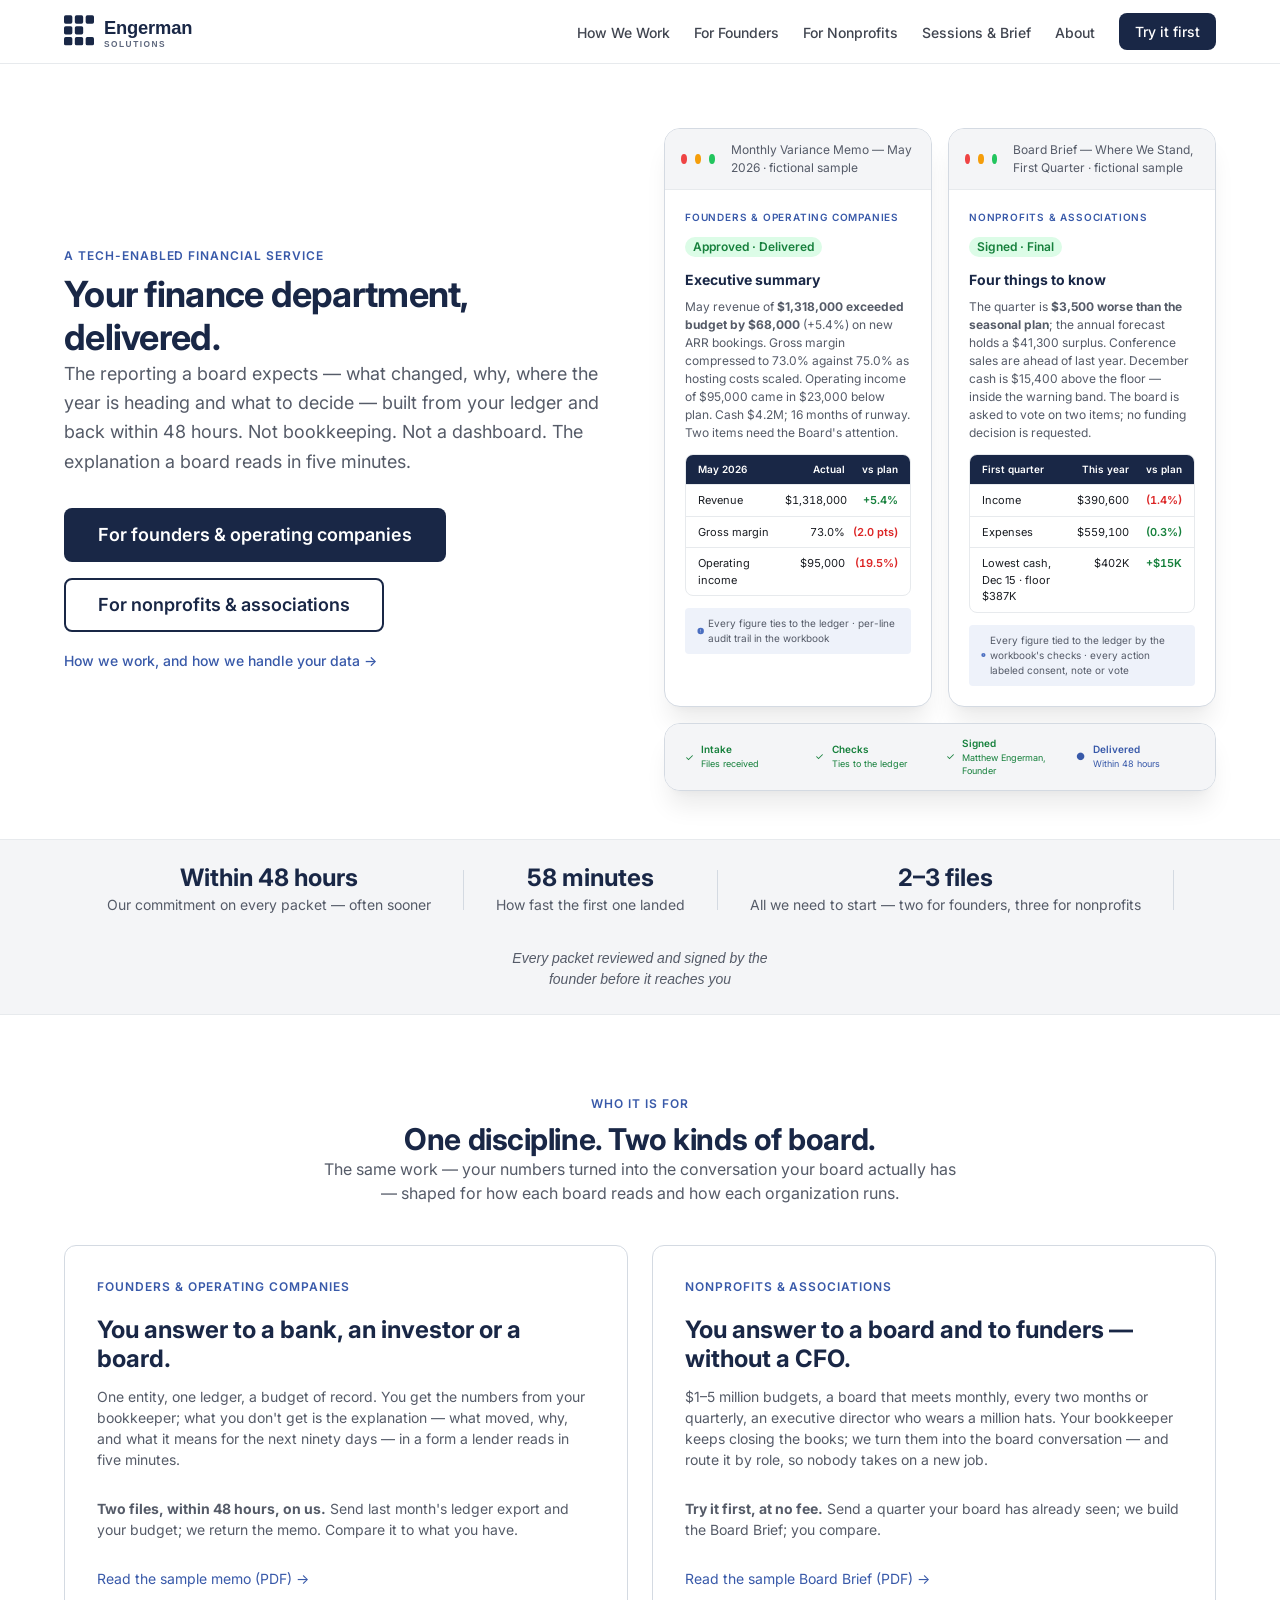
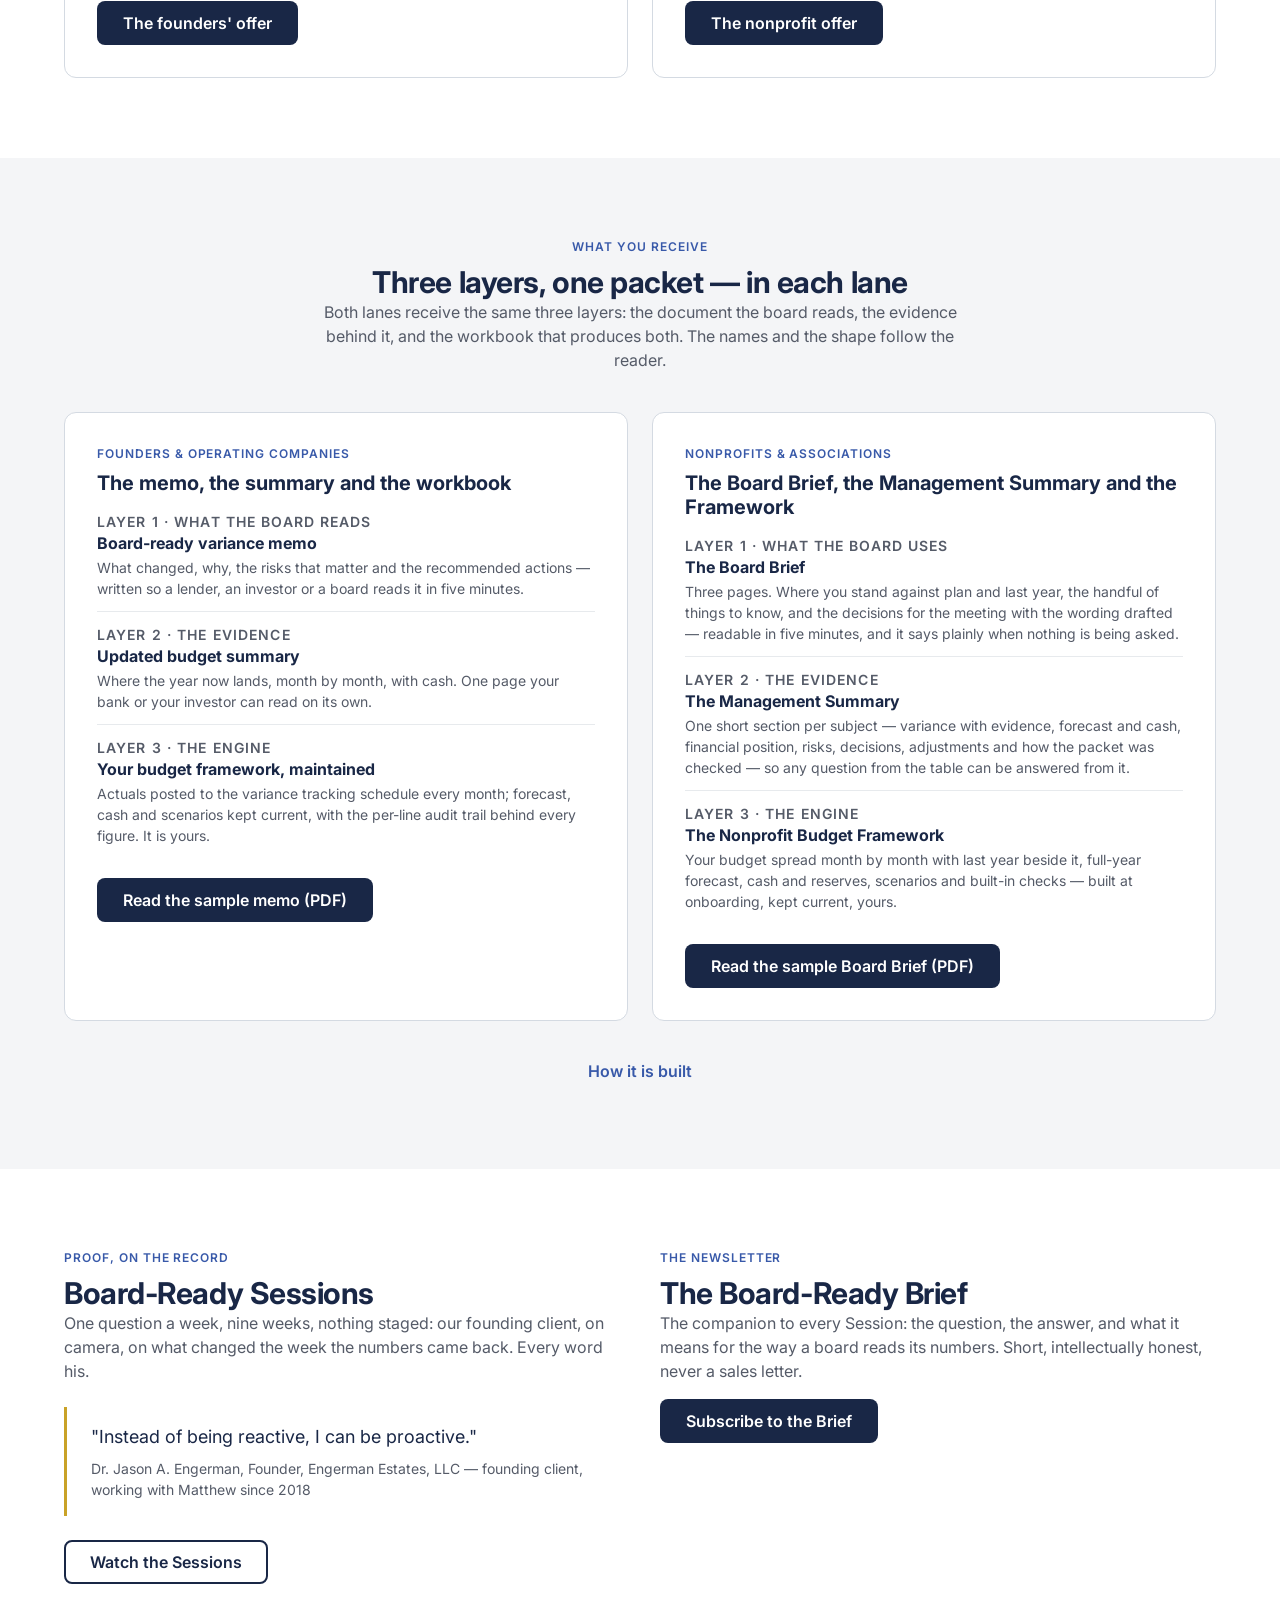
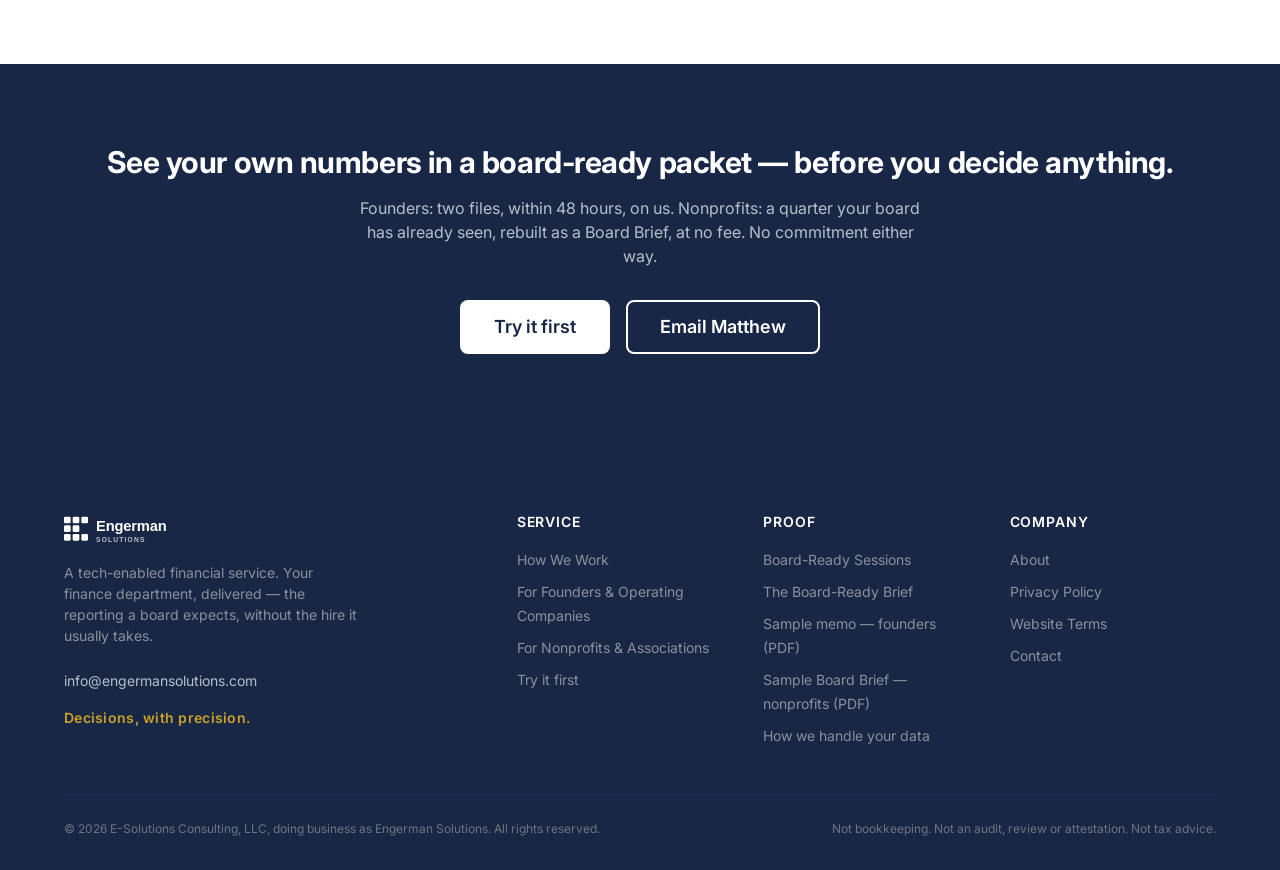
==== commit b2a23248: "Homepage: one example per lane — the founders' memo beside the Board Brief in the hero, a sample lin" ====
--- a/website/index.html
+++ b/website/index.html
@@ -48,31 +48,58 @@
           <p class="hero__trust-link"><a href="pages/how-we-work.html">How we work, and how we handle your data <span aria-hidden="true">→</span></a></p>
         </div>
         <div class="hero__visual" aria-hidden="true">
-          <div class="memo-preview">
-            <div class="memo-preview__header">
-              <div class="memo-preview__dot memo-preview__dot--red"></div><div class="memo-preview__dot memo-preview__dot--amber"></div><div class="memo-preview__dot memo-preview__dot--green"></div>
-              <span class="memo-preview__title">Board Brief — Where We Stand, First Quarter · fictional sample</span>
+          <div class="hero-duo">
+            <div class="memo-preview">
+              <div class="memo-preview__header">
+                <div class="memo-preview__dot memo-preview__dot--red"></div><div class="memo-preview__dot memo-preview__dot--amber"></div><div class="memo-preview__dot memo-preview__dot--green"></div>
+                <span class="memo-preview__title">Monthly Variance Memo — May 2026 · fictional sample</span>
+              </div>
+              <div class="memo-preview__body">
+                <p class="memo-preview__lane">Founders &amp; operating companies</p>
+                <div class="memo-preview__badge"><span class="badge badge--green">Approved · Delivered</span></div>
+                <p class="memo-preview__h2">Executive summary</p>
+                <p class="memo-preview__text">May revenue of <strong>$1,318,000 exceeded budget by $68,000</strong> (+5.4%) on new ARR bookings. Gross margin compressed to 73.0% against 75.0% as hosting costs scaled. Operating income of $95,000 came in $23,000 below plan. Cash $4.2M; 16 months of runway. Two items need the Board's attention.</p>
+                <div class="memo-preview__table">
+                  <div class="memo-preview__row memo-preview__row--3 memo-preview__row--header"><span>May 2026</span><span>Actual</span><span>vs plan</span></div>
+                  <div class="memo-preview__row memo-preview__row--3"><span>Revenue</span><span>$1,318,000</span><span class="text-green">+5.4%</span></div>
+                  <div class="memo-preview__row memo-preview__row--3"><span>Gross margin</span><span>73.0%</span><span class="text-red">(2.0 pts)</span></div>
+                  <div class="memo-preview__row memo-preview__row--3"><span>Operating income</span><span>$95,000</span><span class="text-red">(19.5%)</span></div>
+                </div>
+                <div class="memo-preview__source">
+                  <svg width="12" height="12" viewBox="0 0 16 16" fill="var(--color-blue-500)"><path d="M8 1a7 7 0 100 14A7 7 0 008 1zm-.5 3h1v5h-1V4zm0 6h1v1h-1v-1z"/></svg>
+                  <span>Every figure ties to the ledger · per-line audit trail in the workbook</span>
+                </div>
+              </div>
             </div>
-            <div class="memo-preview__body">
-              <div class="memo-preview__badge"><span class="badge badge--green">Signed · Final</span></div>
-              <p class="memo-preview__h2">Four things to know</p>
-              <p class="memo-preview__text">The quarter is <strong>$3,500 worse than the seasonal plan</strong>; the annual forecast holds a $41,300 surplus. Conference sales are ahead of last year. December cash is $15,400 above the floor — inside the warning band. The board is asked to vote on two items; no funding decision is requested.</p>
-              <div class="memo-preview__table">
-                <div class="memo-preview__row memo-preview__row--header"><span>First quarter</span><span>Plan</span><span>Actual</span><span>Var</span></div>
-                <div class="memo-preview__row"><span>Income</span><span>$396,000</span><span>$390,600</span><span>(1.4%)</span></div>
-                <div class="memo-preview__row"><span>Expenses</span><span>$561,000</span><span>$559,100</span><span class="text-green">(0.3%)</span></div>
-                <div class="memo-preview__row"><span>Lowest cash, Dec 15</span><span>Floor $387K</span><span>$402K</span><span>+$15K</span></div>
-              </div>
-              <div class="memo-preview__source">
-                <svg width="12" height="12" viewBox="0 0 16 16" fill="var(--color-blue-500)"><path d="M8 1a7 7 0 100 14A7 7 0 008 1zm-.5 3h1v5h-1V4zm0 6h1v1h-1v-1z"/></svg>
-                <span>Every figure tied to the ledger by the workbook's checks · reviewed and signed before the CEO sees it</span>
+            <div class="memo-preview">
+              <div class="memo-preview__header">
+                <div class="memo-preview__dot memo-preview__dot--red"></div><div class="memo-preview__dot memo-preview__dot--amber"></div><div class="memo-preview__dot memo-preview__dot--green"></div>
+                <span class="memo-preview__title">Board Brief — Where We Stand, First Quarter · fictional sample</span>
+              </div>
+              <div class="memo-preview__body">
+                <p class="memo-preview__lane">Nonprofits &amp; associations</p>
+                <div class="memo-preview__badge"><span class="badge badge--green">Signed · Final</span></div>
+                <p class="memo-preview__h2">Four things to know</p>
+                <p class="memo-preview__text">The quarter is <strong>$3,500 worse than the seasonal plan</strong>; the annual forecast holds a $41,300 surplus. Conference sales are ahead of last year. December cash is $15,400 above the floor — inside the warning band. The board is asked to vote on two items; no funding decision is requested.</p>
+                <div class="memo-preview__table">
+                  <div class="memo-preview__row memo-preview__row--3 memo-preview__row--header"><span>First quarter</span><span>This year</span><span>vs plan</span></div>
+                  <div class="memo-preview__row memo-preview__row--3"><span>Income</span><span>$390,600</span><span class="text-red">(1.4%)</span></div>
+                  <div class="memo-preview__row memo-preview__row--3"><span>Expenses</span><span>$559,100</span><span class="text-green">(0.3%)</span></div>
+                  <div class="memo-preview__row memo-preview__row--3"><span>Lowest cash, Dec 15 · floor $387K</span><span>$402K</span><span class="text-green">+$15K</span></div>
+                </div>
+                <div class="memo-preview__source">
+                  <svg width="12" height="12" viewBox="0 0 16 16" fill="var(--color-blue-500)"><path d="M8 1a7 7 0 100 14A7 7 0 008 1zm-.5 3h1v5h-1V4zm0 6h1v1h-1v-1z"/></svg>
+                  <span>Every figure tied to the ledger by the workbook's checks · every action labeled consent, note or vote</span>
+                </div>
               </div>
             </div>
-            <div class="memo-preview__timeline">
-              <div class="timeline-step timeline-step--done"><div class="timeline-step__icon">✓</div><div><strong>Intake</strong><span>Two files received</span></div></div>
-              <div class="timeline-step timeline-step--done"><div class="timeline-step__icon">✓</div><div><strong>Checks</strong><span>Ties to the ledger</span></div></div>
-              <div class="timeline-step timeline-step--done"><div class="timeline-step__icon">✓</div><div><strong>Signed</strong><span>Matthew Engerman</span></div></div>
-              <div class="timeline-step timeline-step--active"><div class="timeline-step__icon">●</div><div><strong>Delivered</strong><span>Within 48 hours</span></div></div>
+            <div class="memo-preview hero-duo__timeline">
+              <div class="memo-preview__timeline">
+                <div class="timeline-step timeline-step--done"><div class="timeline-step__icon">✓</div><div><strong>Intake</strong><span>Files received</span></div></div>
+                <div class="timeline-step timeline-step--done"><div class="timeline-step__icon">✓</div><div><strong>Checks</strong><span>Ties to the ledger</span></div></div>
+                <div class="timeline-step timeline-step--done"><div class="timeline-step__icon">✓</div><div><strong>Signed</strong><span>Matthew Engerman, Founder</span></div></div>
+                <div class="timeline-step timeline-step--active"><div class="timeline-step__icon">●</div><div><strong>Delivered</strong><span>Within 48 hours</span></div></div>
+              </div>
             </div>
           </div>
         </div>
@@ -86,7 +113,7 @@
           <div class="proof-bar__divider" aria-hidden="true"></div>
           <div class="proof-bar__stat"><span class="proof-bar__number">58 minutes</span><span class="proof-bar__label">How fast the first one landed</span></div>
           <div class="proof-bar__divider" aria-hidden="true"></div>
-          <div class="proof-bar__stat"><span class="proof-bar__number">2 files</span><span class="proof-bar__label">All we need to start</span></div>
+          <div class="proof-bar__stat"><span class="proof-bar__number">2–3 files</span><span class="proof-bar__label">All we need to start — two for founders, three for nonprofits</span></div>
           <div class="proof-bar__divider" aria-hidden="true"></div>
           <div class="proof-bar__stat"><span class="proof-bar__note">Every packet reviewed and signed by the founder before it reaches you</span></div>
         </div>
@@ -106,6 +133,7 @@
             <h3>You answer to a bank, an investor or a board.</h3>
             <p class="door__who">One entity, one ledger, a budget of record. You get the numbers from your bookkeeper; what you don't get is the explanation — what moved, why, and what it means for the next ninety days — in a form a lender reads in five minutes.</p>
             <p class="door__who"><strong>Two files, within 48 hours, on us.</strong> Send last month's ledger export and your budget; we return the memo. Compare it to what you have.</p>
+            <p class="door__sample"><a href="downloads/Engerman_Solutions_Sample_Variance_Memo_Founders.pdf">Read the sample memo (PDF) <span aria-hidden="true">→</span></a></p>
             <a href="pages/founders.html" class="btn btn--primary">The founders' offer</a>
           </div>
           <div class="card door">
@@ -113,6 +141,7 @@
             <h3>You answer to a board and to funders — without a CFO.</h3>
             <p class="door__who">$1–5 million budgets, a board that meets monthly, every two months or quarterly, an executive director who wears a million hats. Your bookkeeper keeps closing the books; we turn them into the board conversation — and route it by role, so nobody takes on a new job.</p>
             <p class="door__who"><strong>Try it first, at no fee.</strong> Send a quarter your board has already seen; we build the Board Brief; you compare.</p>
+            <p class="door__sample"><a href="downloads/Engerman_Solutions_Sample_Board_Brief_Nonprofit.pdf">Read the sample Board Brief (PDF) <span aria-hidden="true">→</span></a></p>
             <a href="pages/nonprofits.html" class="btn btn--primary">The nonprofit offer</a>
           </div>
         </div>
@@ -121,19 +150,30 @@
 
     <section class="section bg-alt" aria-labelledby="layers-heading">
       <div class="container">
-        <div class="text-center scroll-fade" style="max-width: 640px; margin: 0 auto var(--space-10);">
+        <div class="text-center scroll-fade" style="max-width: 680px; margin: 0 auto var(--space-10);">
           <p class="overline">What you receive</p>
-          <h2 id="layers-heading">Three layers, one packet</h2>
-          <p class="text-secondary">You are buying the three-page Board Brief. The other two layers exist so your treasurer, your auditor and your lender can defend it.</p>
-        </div>
-        <div class="layers scroll-stagger">
-          <div class="card layer"><p class="eyebrow">Layer 1 · what the board uses</p><h3>The Board Brief</h3><p class="text-secondary">Three pages. Where you stand against plan and last year, the handful of things to know, and the decisions for the meeting with the wording drafted — readable in five minutes, and it says plainly when nothing is being asked.</p></div>
-          <div class="card layer"><p class="eyebrow">Layer 2 · the evidence</p><h3>The Management Summary</h3><p class="text-secondary">One short section per subject — variance with evidence, forecast and cash, financial position, risks, decisions, adjustments and how the packet was checked — so any question from the table can be answered from it.</p></div>
-          <div class="card layer"><p class="eyebrow">Layer 3 · the engine</p><h3>The Budget Framework</h3><p class="text-secondary">Your budget spread month by month with last year beside it, full-year forecast, cash and reserves, scenarios and built-in checks — built at onboarding, kept current, yours. The memo summarizes; the workbook holds the detail.</p></div>
+          <h2 id="layers-heading">Three layers, one packet — in each lane</h2>
+          <p class="text-secondary">Both lanes receive the same three layers: the document the board reads, the evidence behind it, and the workbook that produces both. The names and the shape follow the reader.</p>
+        </div>
+        <div class="grid grid--2 scroll-stagger">
+          <div class="card packet">
+            <p class="eyebrow">Founders &amp; operating companies</p>
+            <h3>The memo, the summary and the workbook</h3>
+            <div class="packet__row"><p class="eyebrow">Layer 1 · what the board reads</p><h4>Board-ready variance memo</h4><p>What changed, why, the risks that matter and the recommended actions — written so a lender, an investor or a board reads it in five minutes.</p></div>
+            <div class="packet__row"><p class="eyebrow">Layer 2 · the evidence</p><h4>Updated budget summary</h4><p>Where the year now lands, month by month, with cash. One page your bank or your investor can read on its own.</p></div>
+            <div class="packet__row"><p class="eyebrow">Layer 3 · the engine</p><h4>Your budget framework, maintained</h4><p>Actuals posted to the variance tracking schedule every month; forecast, cash and scenarios kept current, with the per-line audit trail behind every figure. It is yours.</p></div>
+            <a href="downloads/Engerman_Solutions_Sample_Variance_Memo_Founders.pdf" class="btn btn--primary">Read the sample memo (PDF)</a>
+          </div>
+          <div class="card packet">
+            <p class="eyebrow">Nonprofits &amp; associations</p>
+            <h3>The Board Brief, the Management Summary and the Framework</h3>
+            <div class="packet__row"><p class="eyebrow">Layer 1 · what the board uses</p><h4>The Board Brief</h4><p>Three pages. Where you stand against plan and last year, the handful of things to know, and the decisions for the meeting with the wording drafted — readable in five minutes, and it says plainly when nothing is being asked.</p></div>
+            <div class="packet__row"><p class="eyebrow">Layer 2 · the evidence</p><h4>The Management Summary</h4><p>One short section per subject — variance with evidence, forecast and cash, financial position, risks, decisions, adjustments and how the packet was checked — so any question from the table can be answered from it.</p></div>
+            <div class="packet__row"><p class="eyebrow">Layer 3 · the engine</p><h4>The Nonprofit Budget Framework</h4><p>Your budget spread month by month with last year beside it, full-year forecast, cash and reserves, scenarios and built-in checks — built at onboarding, kept current, yours.</p></div>
+            <a href="downloads/Engerman_Solutions_Sample_Board_Brief_Nonprofit.pdf" class="btn btn--primary">Read the sample Board Brief (PDF)</a>
+          </div>
         </div>
         <div class="text-center" style="margin-top: var(--space-8);">
-          <a href="downloads/Engerman_Solutions_Sample_Variance_Memo_Founders.pdf" class="btn btn--primary">Founders: sample memo (PDF)</a>
-          <a href="downloads/Engerman_Solutions_Sample_Board_Brief_Nonprofit.pdf" class="btn btn--secondary">Nonprofits: sample Board Brief (PDF)</a>
           <a href="pages/how-we-work.html" class="btn btn--ghost">How it is built</a>
         </div>
       </div>
@@ -159,7 +199,7 @@
 
     <section class="section bg-navy cta-section" aria-labelledby="cta-heading">
       <div class="container text-center scroll-fade">
-        <h2 id="cta-heading">See your own numbers in a Board Brief — before you decide anything.</h2>
+        <h2 id="cta-heading">See your own numbers in a board-ready packet — before you decide anything.</h2>
         <p style="color: var(--color-gray-300); max-width: 560px; margin: var(--space-4) auto var(--space-8);">Founders: two files, within 48 hours, on us. Nonprofits: a quarter your board has already seen, rebuilt as a Board Brief, at no fee. No commitment either way.</p>
         <div class="hero__ctas" style="justify-content: center;">
           <a href="forms/try-it-first.html" class="btn btn--primary btn--lg" style="background: var(--color-white); color: var(--color-navy-800);">Try it first</a>
--- a/website/css/remaster.css
+++ b/website/css/remaster.css
@@ -93,3 +93,37 @@
 /* Embedded Microsoft Forms: a viewport-height frame that scrolls inside itself, so the confirmation after Submit appears where the visitor is looking */
 .embed-form { display: block; border: 1px solid var(--color-border); width: 100%; max-width: 760px; height: 82vh; min-height: 600px; max-height: 1000px; border-radius: var(--radius-lg); background: var(--color-white); }
 @media (max-width: 480px) { .embed-form { height: 78vh; min-height: 520px; } }
+/* Sample memo page — mirrors the sample PDF's tables and status labels */
+.badge--red { background: var(--color-red-100); color: var(--color-red-600); }
+.memo-meta { display: grid; grid-template-columns: max-content 1fr max-content 1fr; gap: var(--space-2) var(--space-5); font-size: var(--text-sm); margin: 0 0 var(--space-6); }
+.memo-meta dt { font-weight: var(--weight-semibold); color: var(--color-navy-800); }
+.memo-meta dd { margin: 0; color: var(--color-text-secondary); }
+.memo-driver { margin-bottom: var(--space-5); }
+.memo-driver .eyebrow { color: var(--color-navy-800); letter-spacing: .04em; text-transform: none; font-size: var(--text-sm); }
+.memo-driver ul { margin: 0; }
+.memo-table { min-width: 560px; }
+.table .num { text-align: right; font-variant-numeric: tabular-nums; white-space: nowrap; }
+.memo-source { font-size: var(--text-xs); color: var(--color-text-secondary); font-style: italic; margin-top: var(--space-3); }
+@media (max-width: 768px) { .memo-meta { grid-template-columns: max-content 1fr; } }
+/* Homepage — one example per lane */
+.text-red { color: var(--color-red-600); font-weight: var(--weight-semibold); }
+.hero-duo { display: grid; grid-template-columns: 1fr 1fr; gap: var(--space-4); align-items: stretch; }
+.hero-duo .memo-preview { display: flex; flex-direction: column; }
+.hero-duo .memo-preview__body { flex: 1; }
+.hero-duo__timeline { grid-column: 1 / -1; }
+.hero-duo__timeline .memo-preview__timeline { border-top: none; justify-content: space-between; }
+.memo-preview__lane { font-size: 10px; font-weight: var(--weight-semibold); letter-spacing: .08em; text-transform: uppercase; color: var(--color-blue-600); margin-bottom: var(--space-2); }
+.memo-preview__row--3 { grid-template-columns: 1.7fr 1.1fr 1fr; }
+.memo-preview__row span:not(:first-child) { text-align: right; font-variant-numeric: tabular-nums; white-space: nowrap; }
+.memo-preview__row--header span:not(:first-child) { text-align: right; }
+.door__sample { font-size: var(--text-sm); margin: 0; }
+.packet { display: flex; flex-direction: column; padding: var(--space-8); min-width: 0; }
+.packet .btn { white-space: normal; text-align: center; }
+.packet h3 { font-size: var(--text-xl); margin-bottom: var(--space-4); }
+.packet__row { padding: var(--space-3) 0; border-top: 1px solid var(--color-border-light); }
+.packet__row:first-of-type { border-top: none; padding-top: 0; }
+.packet__row .eyebrow { margin-bottom: 2px; }
+.packet__row h4 { font-size: var(--text-base); margin-bottom: var(--space-1); }
+.packet__row p { font-size: var(--text-sm); color: var(--color-text-secondary); margin: 0; }
+.packet .btn { align-self: flex-start; margin-top: var(--space-5); }
+@media (max-width: 640px) { .hero-duo { grid-template-columns: 1fr; } }
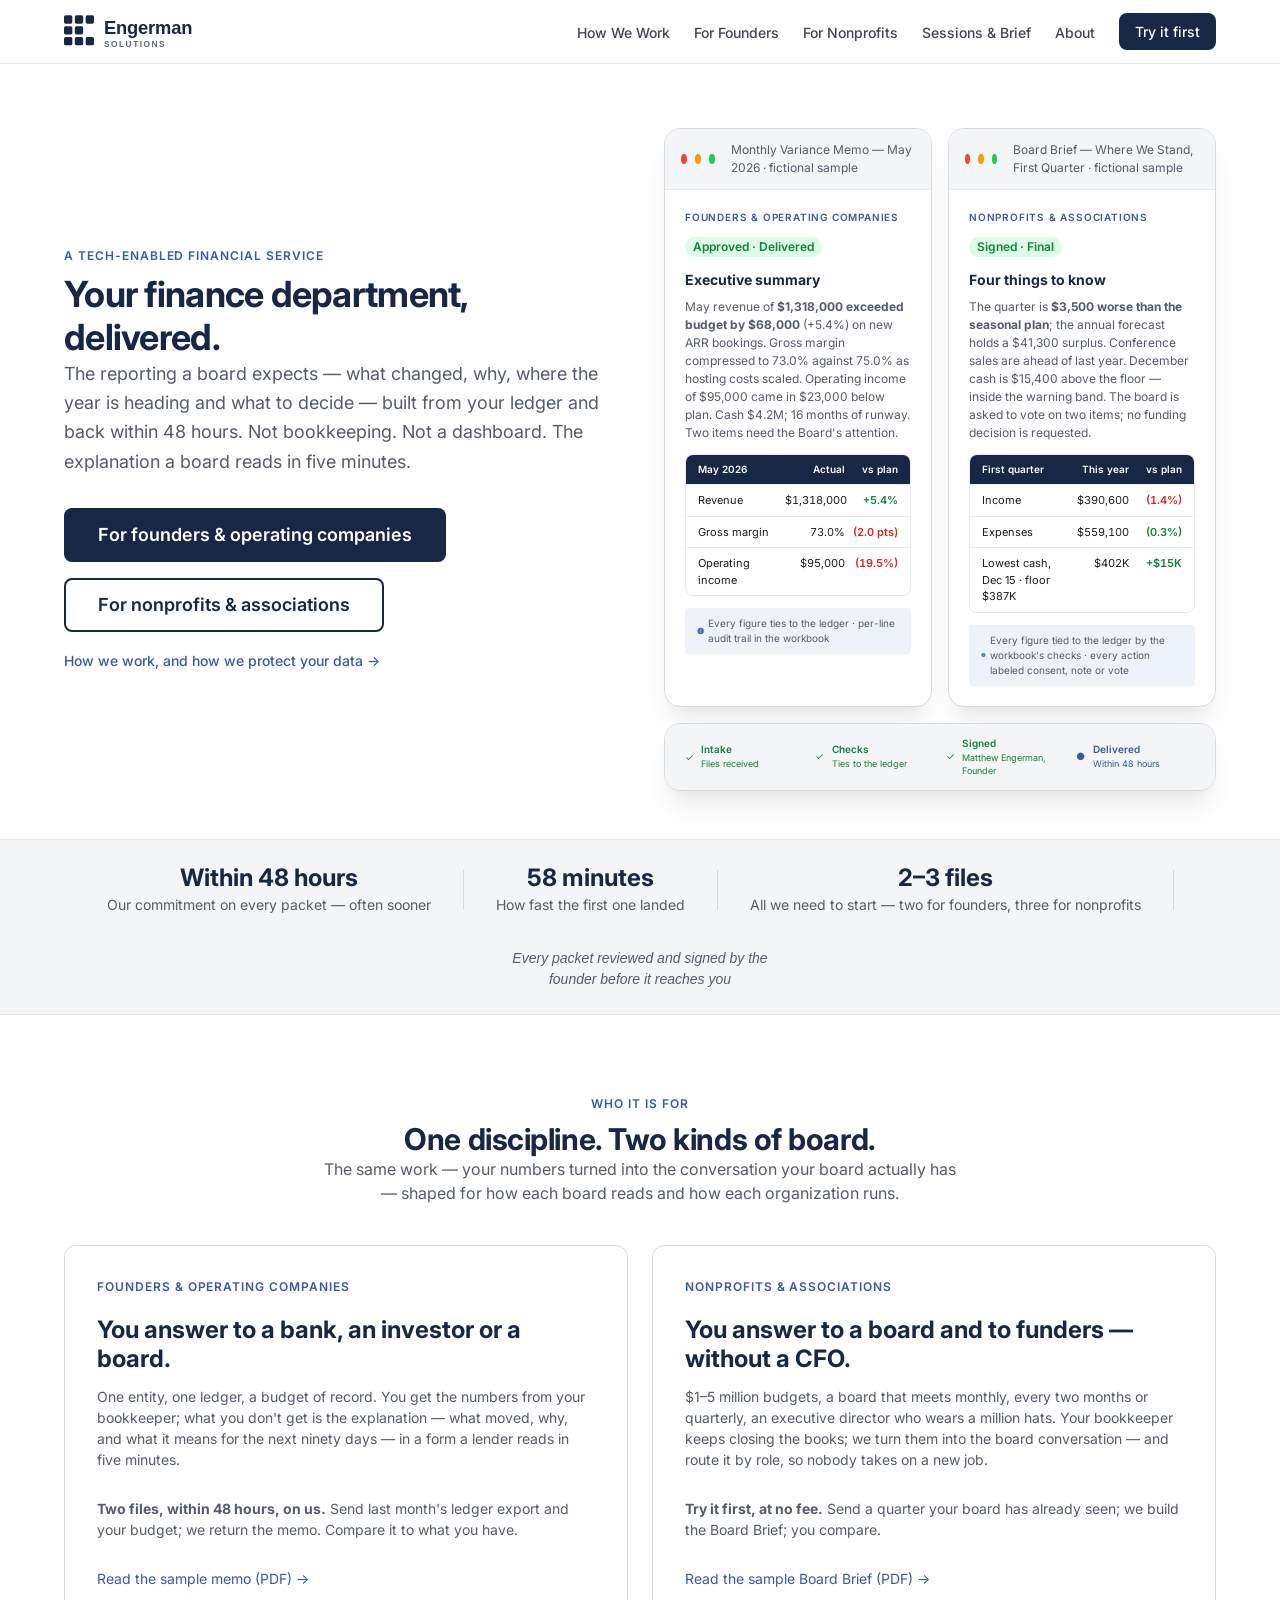
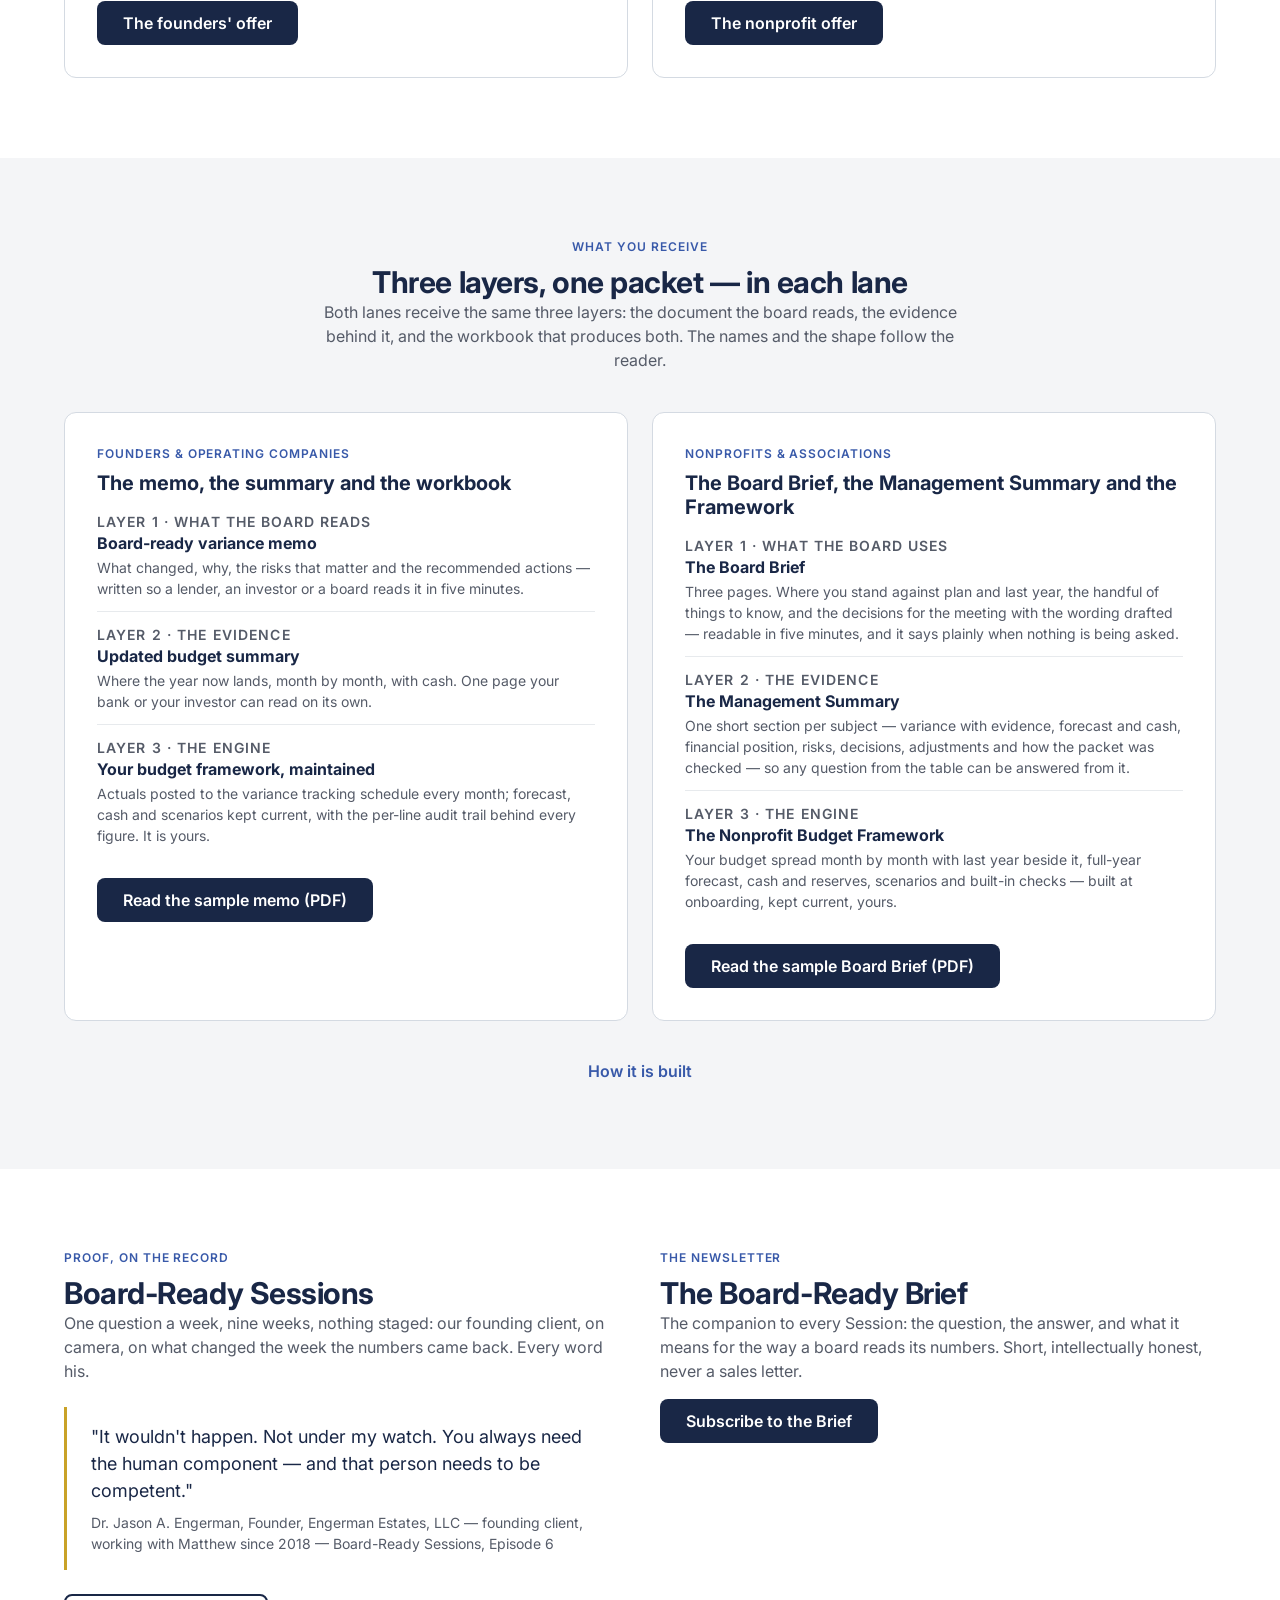
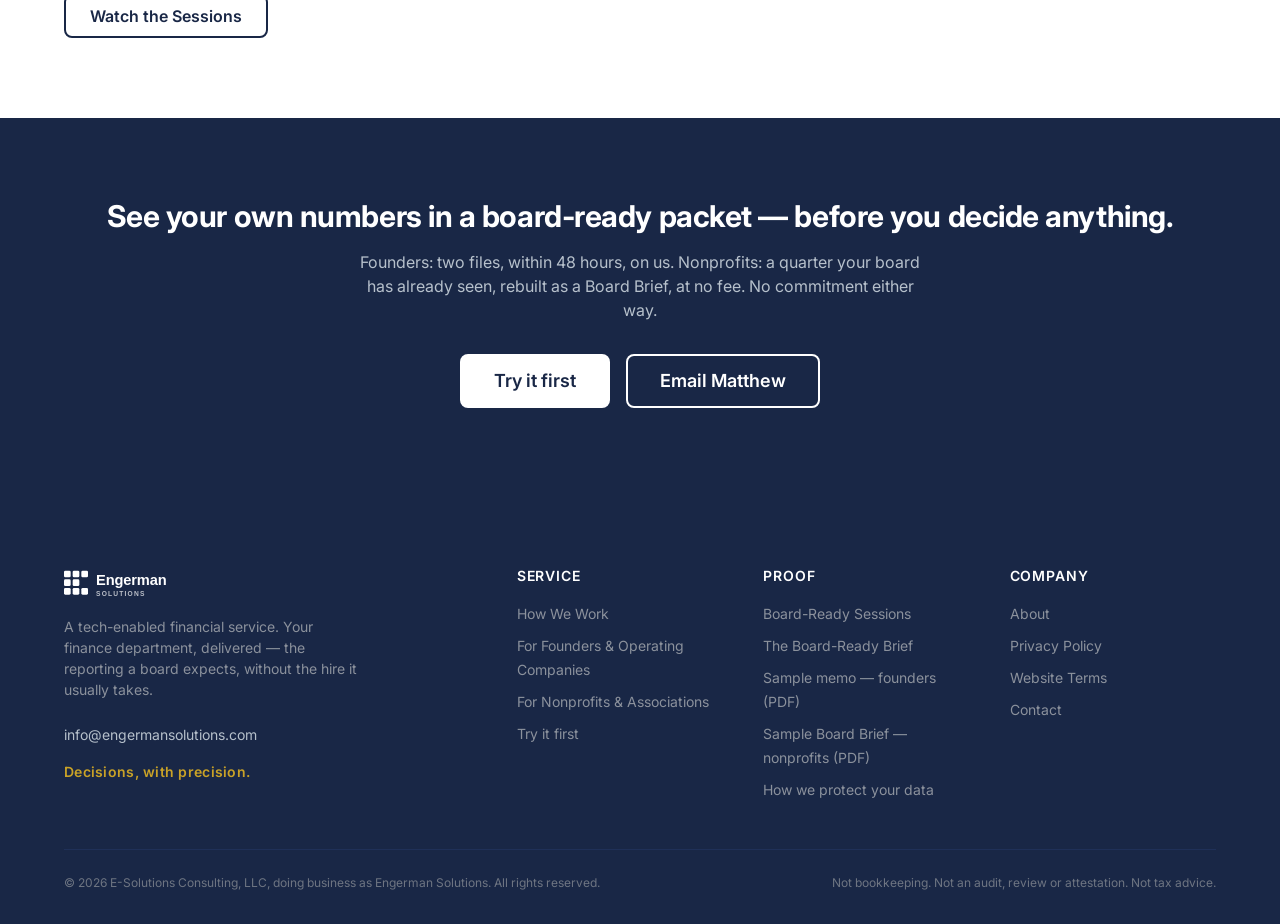
==== commit 6711a3e3: "Sessions page: Episodes 5 and 6 on the record, Episode 7 next; home page carries the Episode 6 line " ====
--- a/website/index.html
+++ b/website/index.html
@@ -45,7 +45,7 @@
             <a href="pages/founders.html" class="btn btn--primary btn--lg">For founders &amp; operating companies</a>
             <a href="pages/nonprofits.html" class="btn btn--secondary btn--lg">For nonprofits &amp; associations</a>
           </div>
-          <p class="hero__trust-link"><a href="pages/how-we-work.html">How we work, and how we handle your data <span aria-hidden="true">→</span></a></p>
+          <p class="hero__trust-link"><a href="pages/how-we-work.html">How we work, and how we protect your data <span aria-hidden="true">→</span></a></p>
         </div>
         <div class="hero__visual" aria-hidden="true">
           <div class="hero-duo">
@@ -185,7 +185,7 @@
           <p class="overline">Proof, on the record</p>
           <h2 id="sessions-heading">Board-Ready Sessions</h2>
           <p class="text-secondary">One question a week, nine weeks, nothing staged: our founding client, on camera, on what changed the week the numbers came back. Every word his.</p>
-          <blockquote class="quote">"Instead of being reactive, I can be proactive."<cite>Dr. Jason A. Engerman, Founder, Engerman Estates, LLC — founding client, working with Matthew since 2018</cite></blockquote>
+          <blockquote class="quote">"It wouldn't happen. Not under my watch. You always need the human component — and that person needs to be competent."<cite>Dr. Jason A. Engerman, Founder, Engerman Estates, LLC — founding client, working with Matthew since 2018 — Board-Ready Sessions, Episode 6</cite></blockquote>
           <a href="pages/sessions.html" class="btn btn--secondary">Watch the Sessions</a>
         </div>
         <div>
@@ -235,7 +235,7 @@
             <li><a href="pages/sessions.html#brief">The Board-Ready Brief</a></li>
             <li><a href="downloads/Engerman_Solutions_Sample_Variance_Memo_Founders.pdf">Sample memo &mdash; founders (PDF)</a></li>
             <li><a href="downloads/Engerman_Solutions_Sample_Board_Brief_Nonprofit.pdf">Sample Board Brief &mdash; nonprofits (PDF)</a></li>
-            <li><a href="pages/how-we-work.html#data">How we handle your data</a></li>
+            <li><a href="pages/how-we-work.html#data">How we protect your data</a></li>
           </ul>
         </div>
         <div class="footer__col">
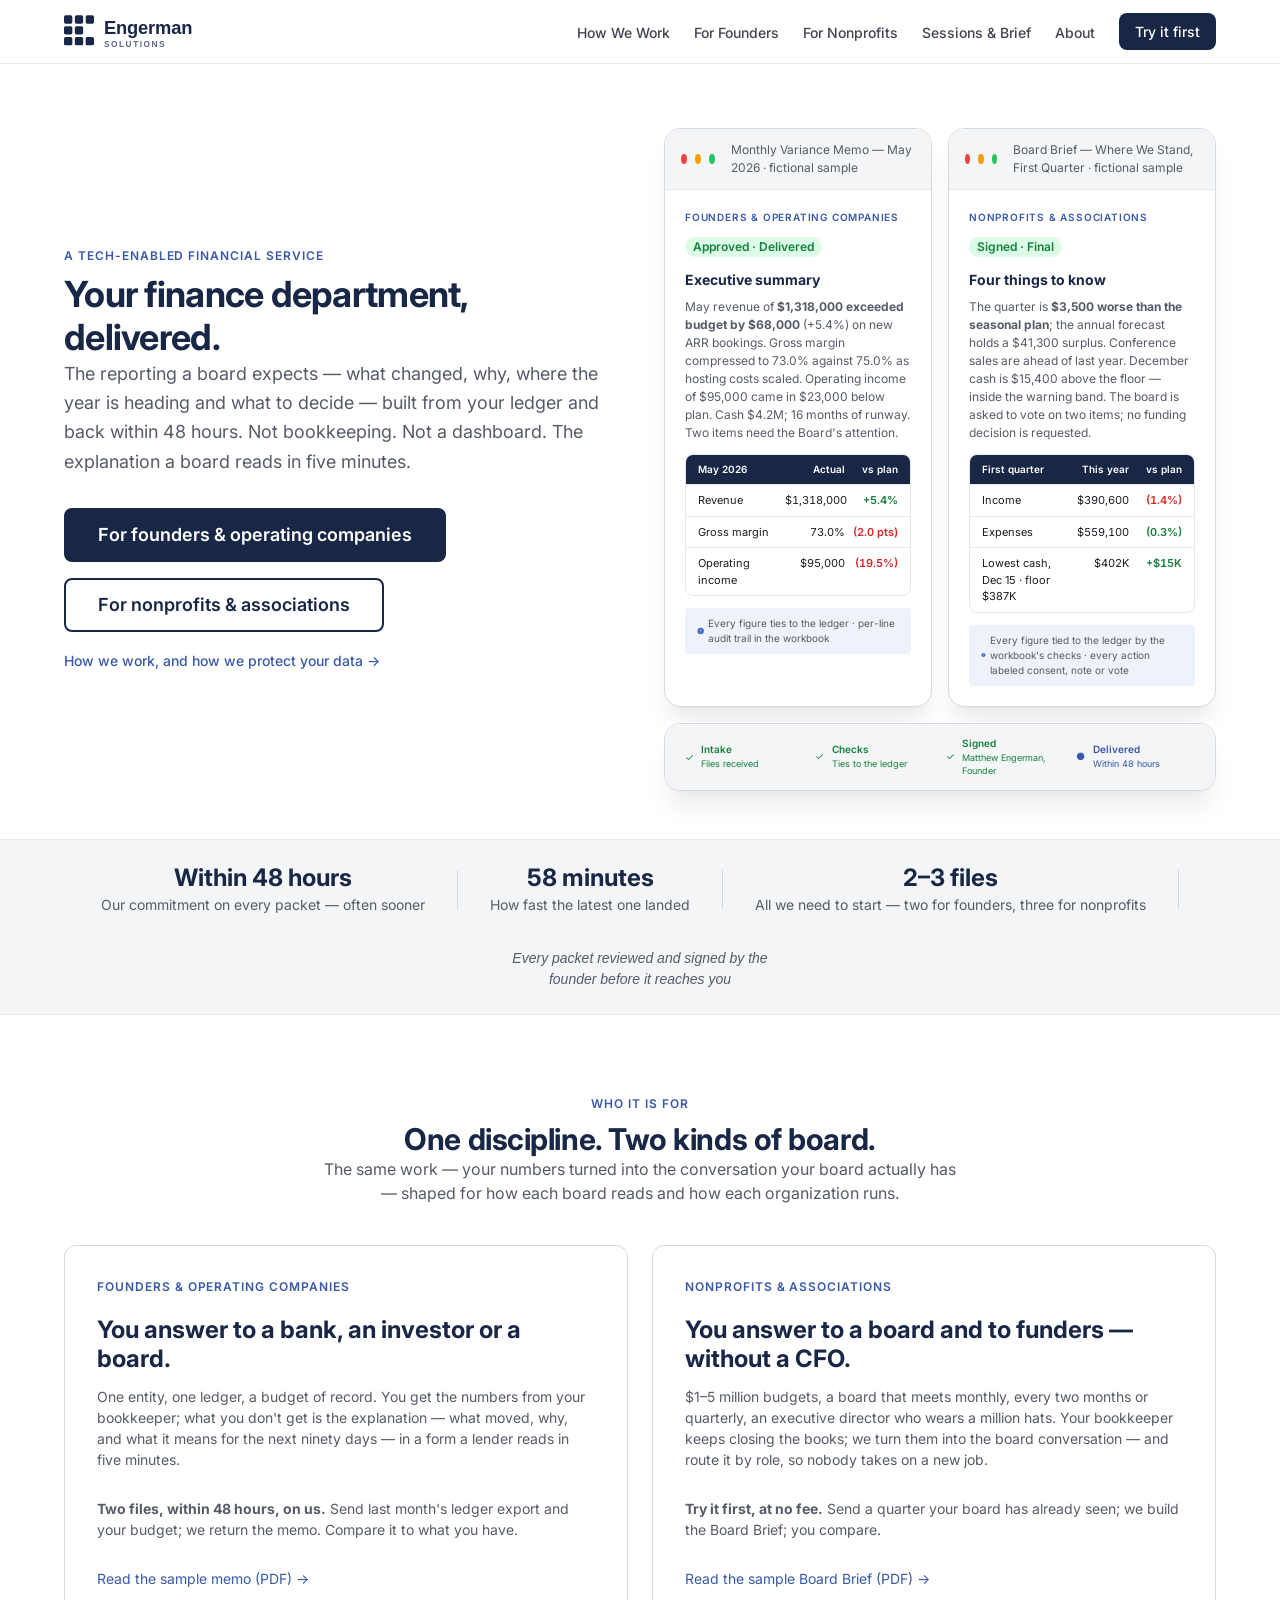
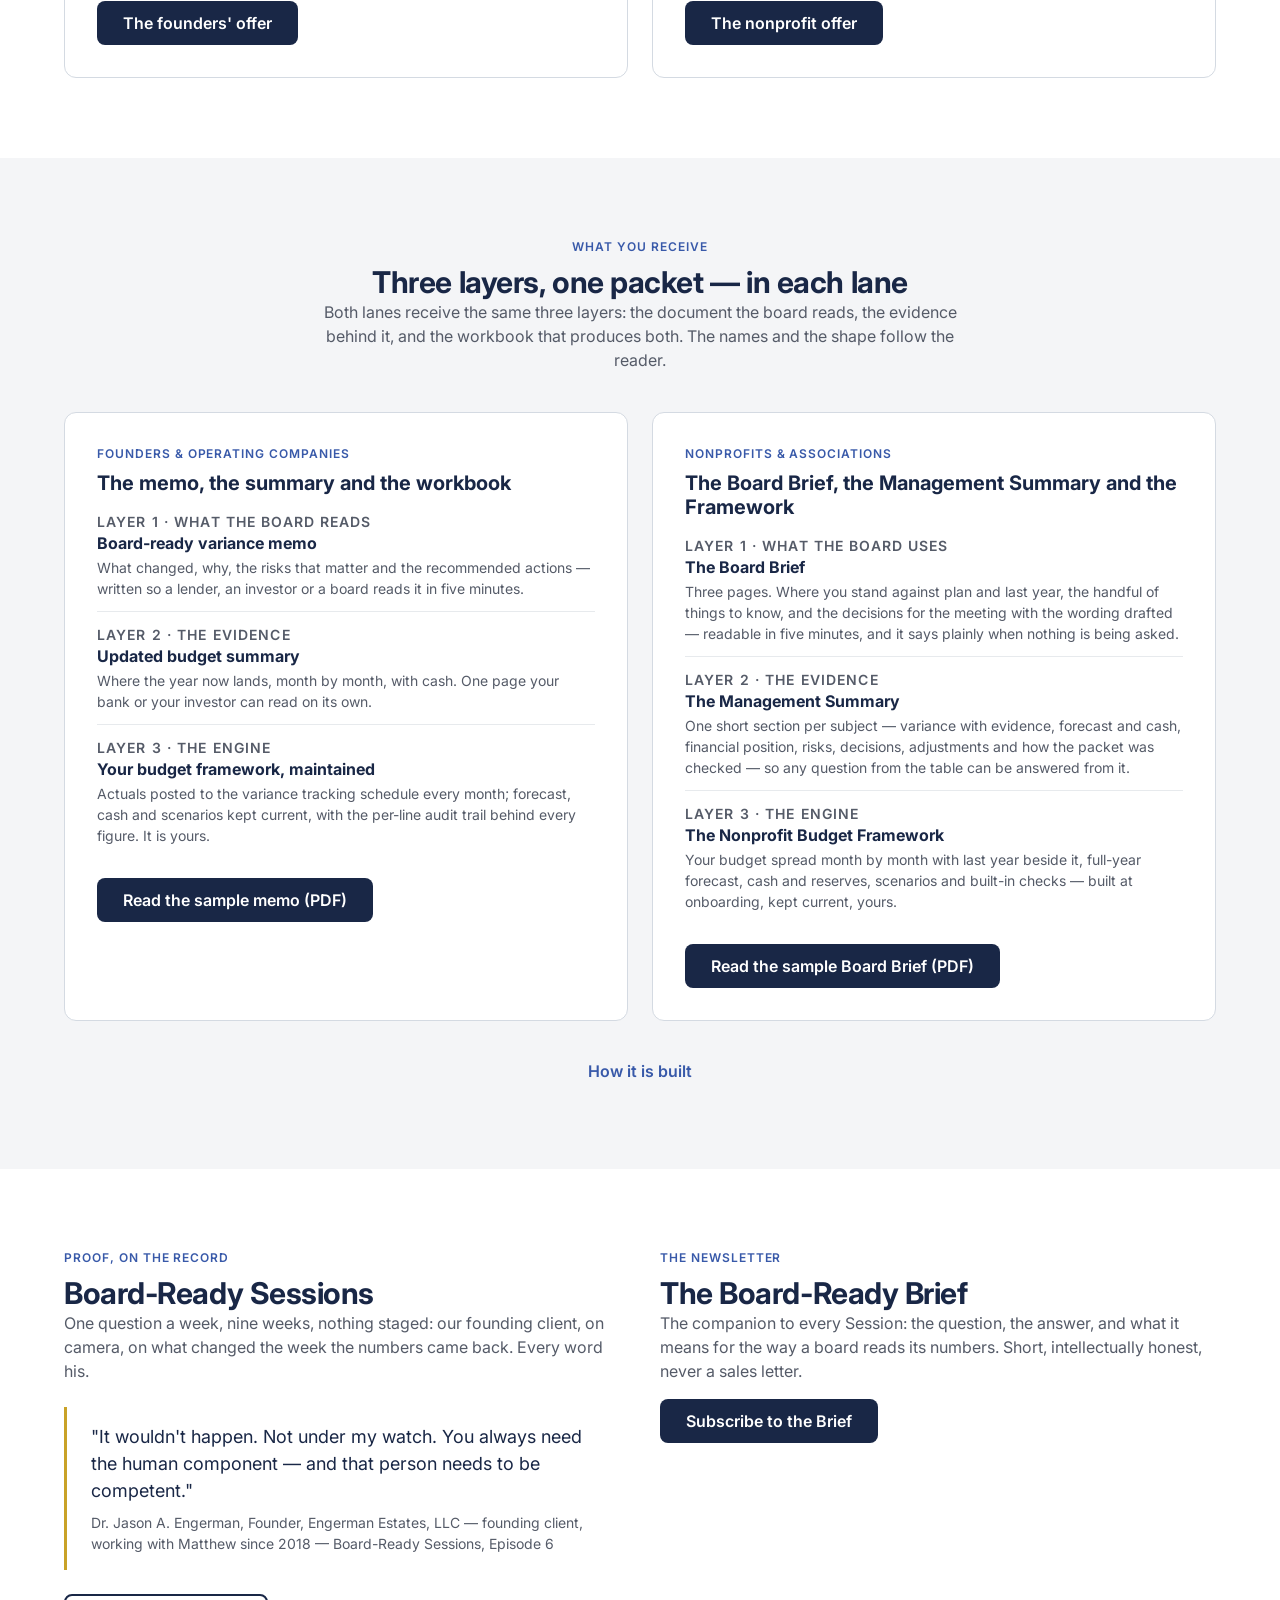
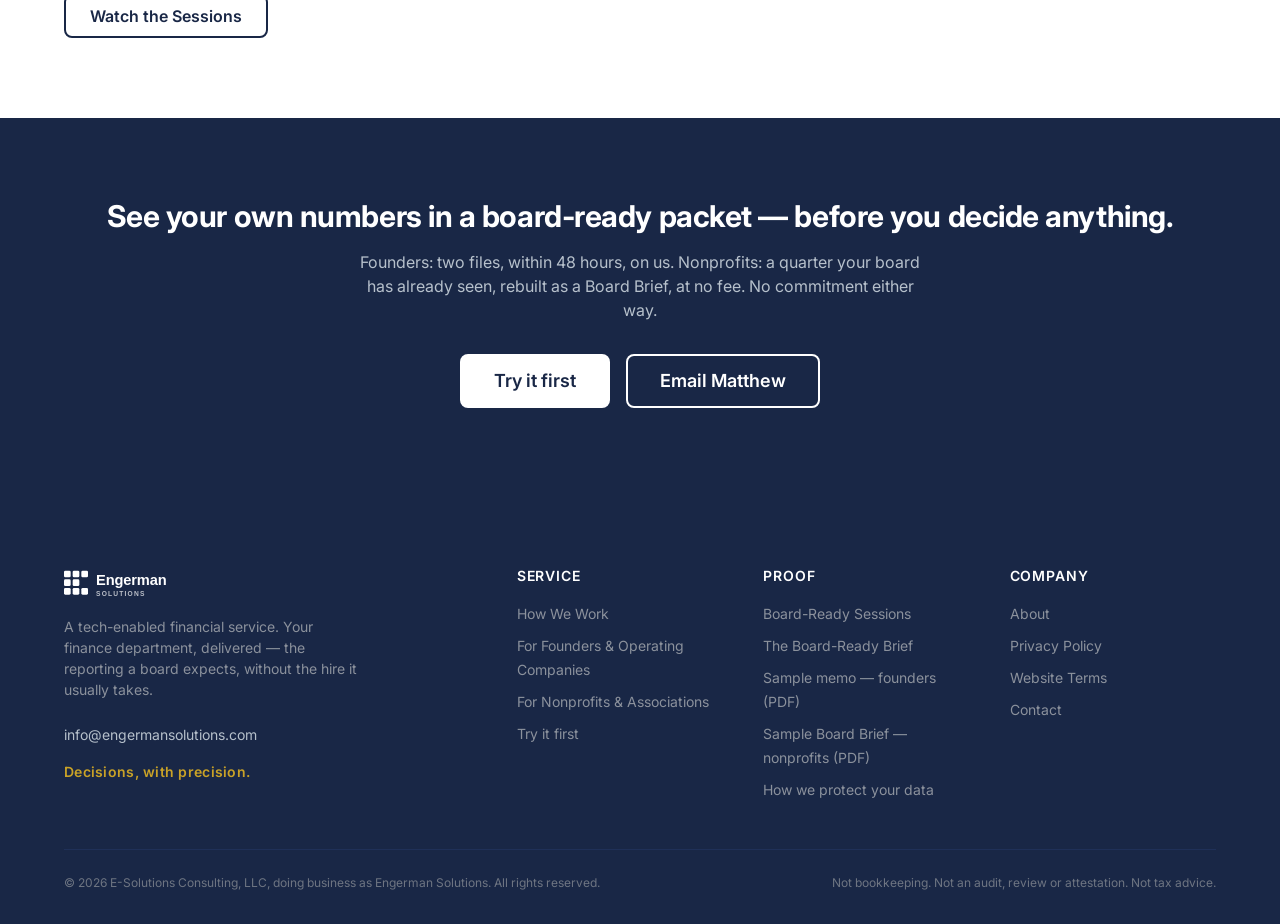
==== commit e45df165: "Site: Episode 7 published — 58 minutes is the latest packet, not the first - Home proof bar: "How fa" ====
--- a/website/index.html
+++ b/website/index.html
@@ -111,7 +111,7 @@
         <div class="proof-bar__inner">
           <div class="proof-bar__stat"><span class="proof-bar__number">Within 48 hours</span><span class="proof-bar__label">Our commitment on every packet — often sooner</span></div>
           <div class="proof-bar__divider" aria-hidden="true"></div>
-          <div class="proof-bar__stat"><span class="proof-bar__number">58 minutes</span><span class="proof-bar__label">How fast the first one landed</span></div>
+          <div class="proof-bar__stat"><span class="proof-bar__number">58 minutes</span><span class="proof-bar__label">How fast the latest one landed</span></div>
           <div class="proof-bar__divider" aria-hidden="true"></div>
           <div class="proof-bar__stat"><span class="proof-bar__number">2–3 files</span><span class="proof-bar__label">All we need to start — two for founders, three for nonprofits</span></div>
           <div class="proof-bar__divider" aria-hidden="true"></div>
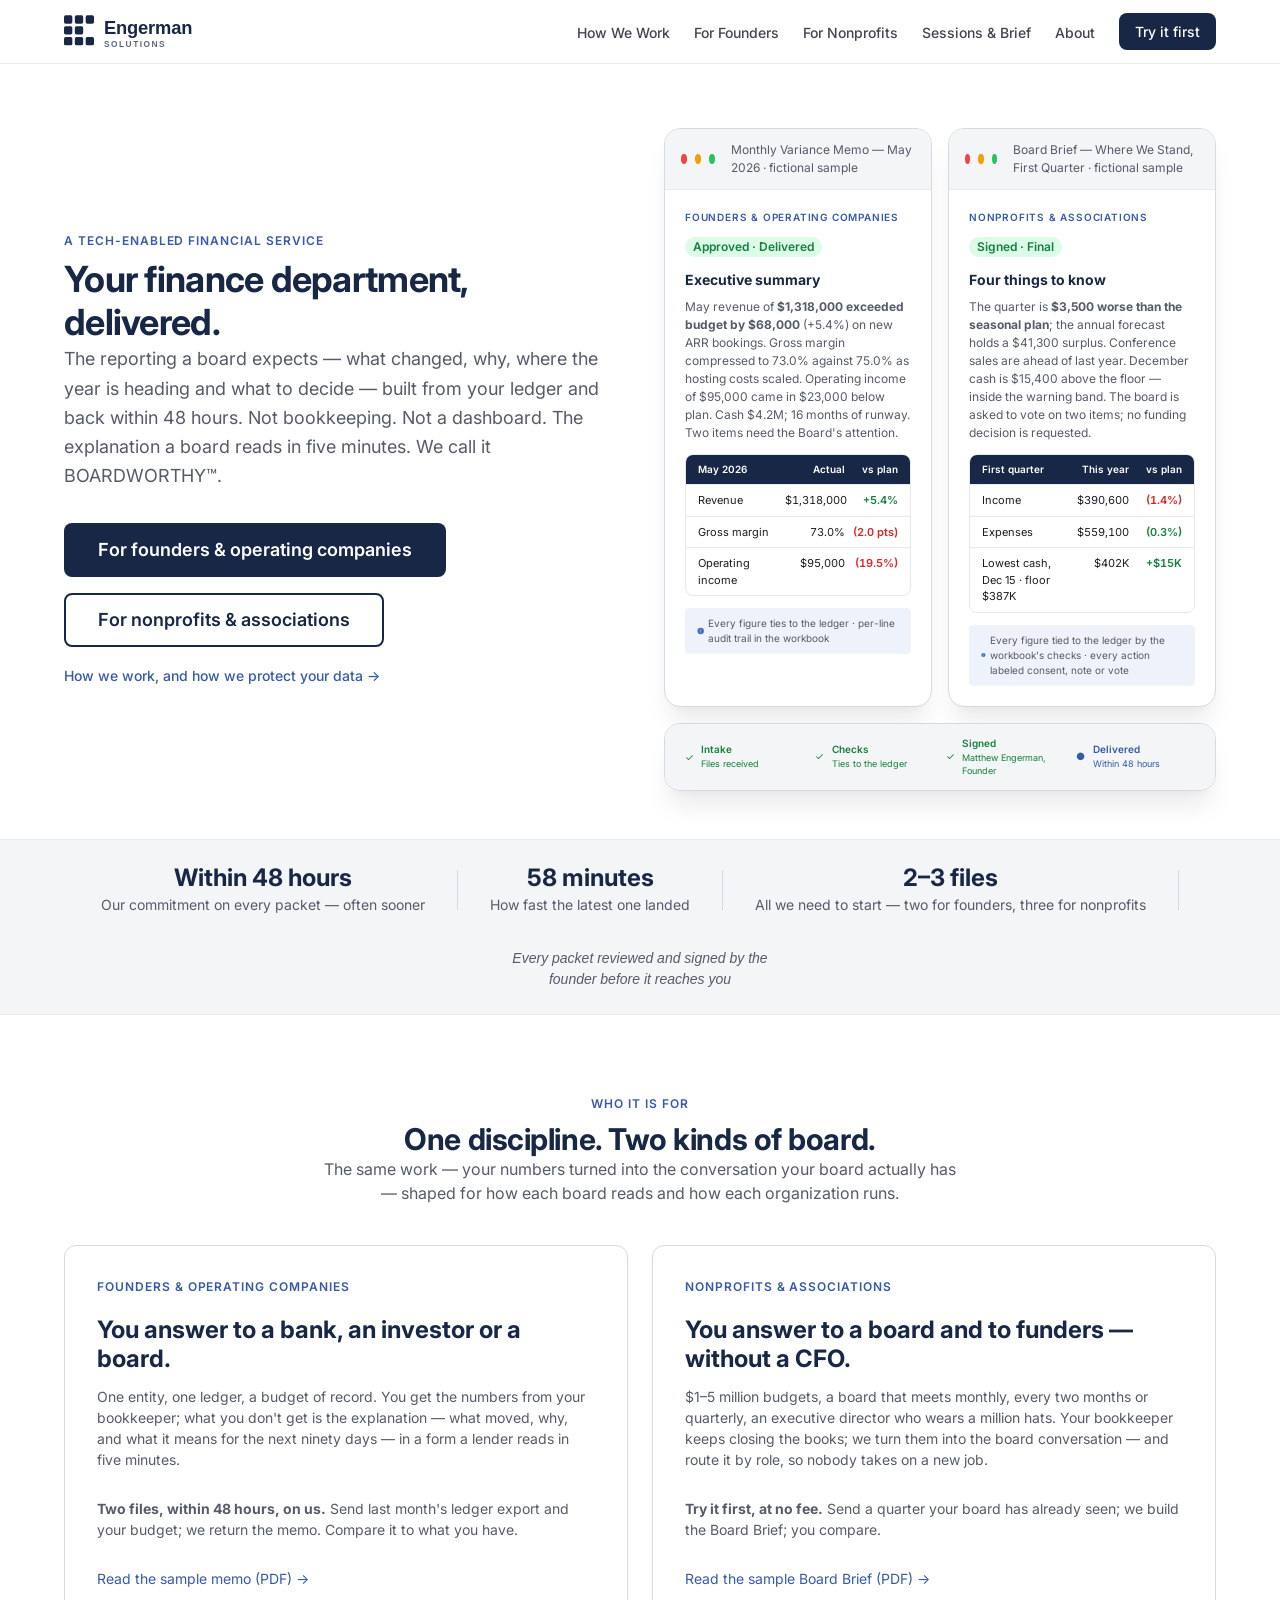
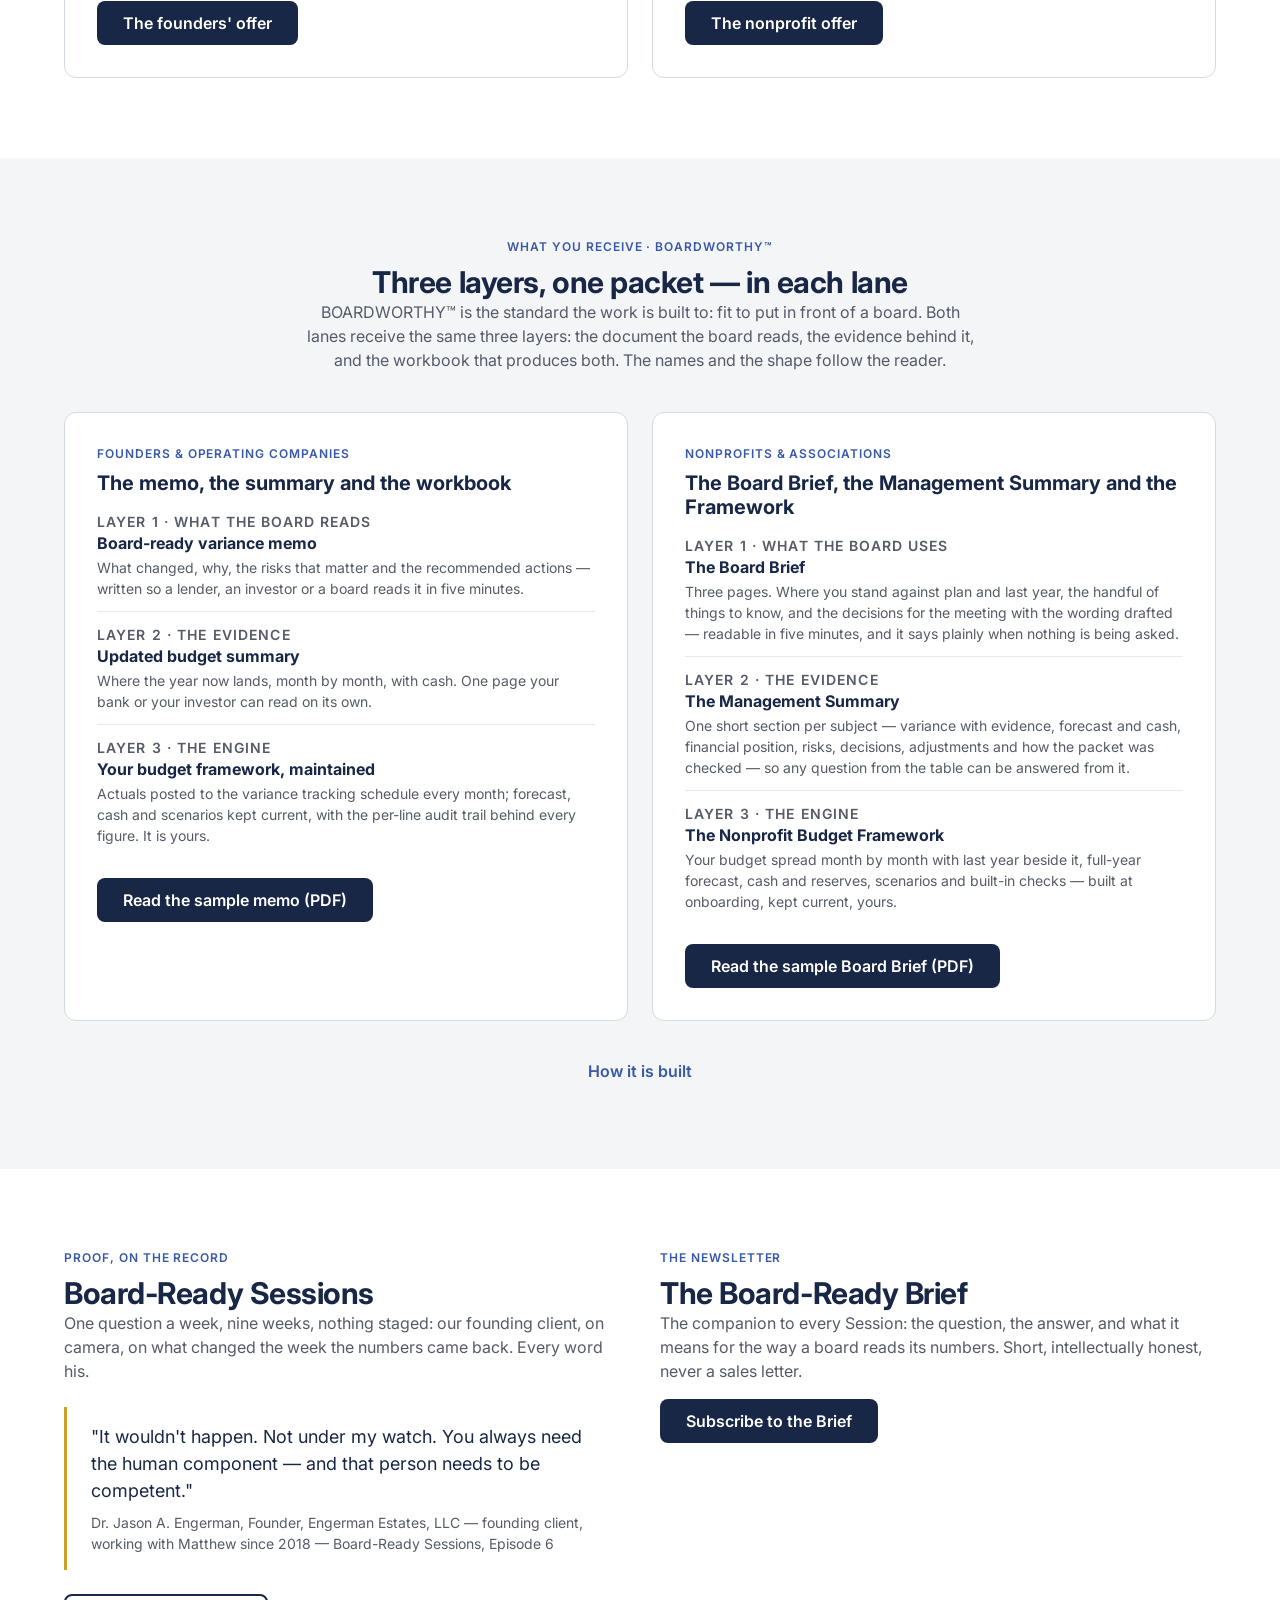
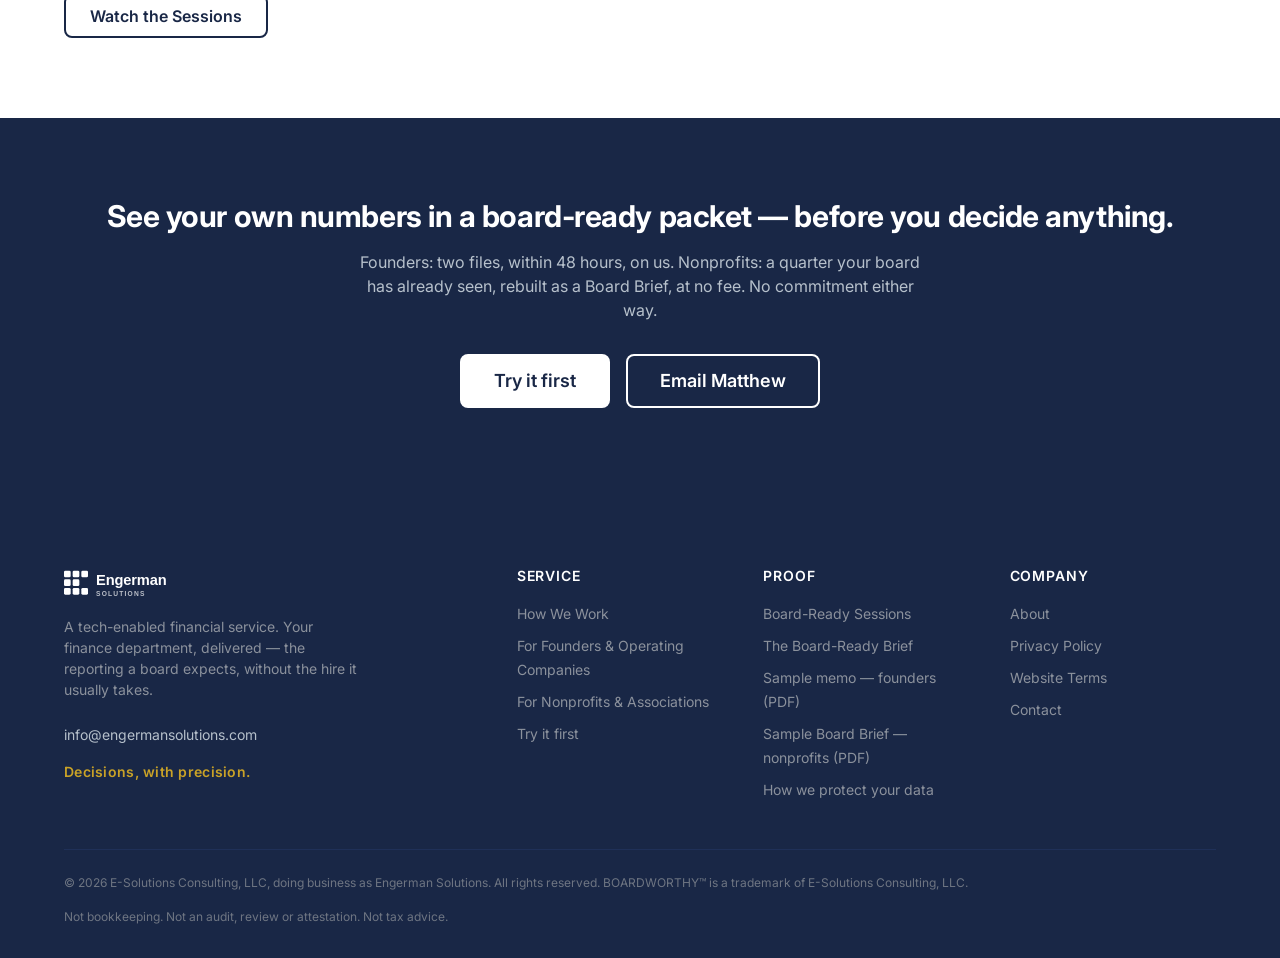
==== commit 90c57d75: "STAGED — do not merge until counsel's read is in: BOARDWORTHY™ product mark across the site - Home: " ====
--- a/website/index.html
+++ b/website/index.html
@@ -40,7 +40,7 @@
         <div class="hero__content">
           <p class="overline">A tech-enabled financial service</p>
           <h1 id="hero-heading">Your finance department, delivered.</h1>
-          <p class="hero__sub">The reporting a board expects — what changed, why, where the year is heading and what to decide — built from your ledger and back within 48 hours. Not bookkeeping. Not a dashboard. The explanation a board reads in five minutes.</p>
+          <p class="hero__sub">The reporting a board expects — what changed, why, where the year is heading and what to decide — built from your ledger and back within 48 hours. Not bookkeeping. Not a dashboard. The explanation a board reads in five minutes. We call it BOARDWORTHY&trade;.</p>
           <div class="hero__ctas">
             <a href="pages/founders.html" class="btn btn--primary btn--lg">For founders &amp; operating companies</a>
             <a href="pages/nonprofits.html" class="btn btn--secondary btn--lg">For nonprofits &amp; associations</a>
@@ -151,9 +151,9 @@
     <section class="section bg-alt" aria-labelledby="layers-heading">
       <div class="container">
         <div class="text-center scroll-fade" style="max-width: 680px; margin: 0 auto var(--space-10);">
-          <p class="overline">What you receive</p>
+          <p class="overline">What you receive &middot; BOARDWORTHY&trade;</p>
           <h2 id="layers-heading">Three layers, one packet — in each lane</h2>
-          <p class="text-secondary">Both lanes receive the same three layers: the document the board reads, the evidence behind it, and the workbook that produces both. The names and the shape follow the reader.</p>
+          <p class="text-secondary">BOARDWORTHY&trade; is the standard the work is built to: fit to put in front of a board. Both lanes receive the same three layers: the document the board reads, the evidence behind it, and the workbook that produces both. The names and the shape follow the reader.</p>
         </div>
         <div class="grid grid--2 scroll-stagger">
           <div class="card packet">
@@ -249,7 +249,7 @@
         </div>
       </div>
       <div class="footer__bottom">
-        <span>© 2026 E-Solutions Consulting, LLC, doing business as Engerman Solutions. All rights reserved.</span>
+        <span>© 2026 E-Solutions Consulting, LLC, doing business as Engerman Solutions. All rights reserved. BOARDWORTHY&trade; is a trademark of E-Solutions Consulting, LLC.</span>
         <span>Not bookkeeping. Not an audit, review or attestation. Not tax advice.</span>
       </div>
     </div>
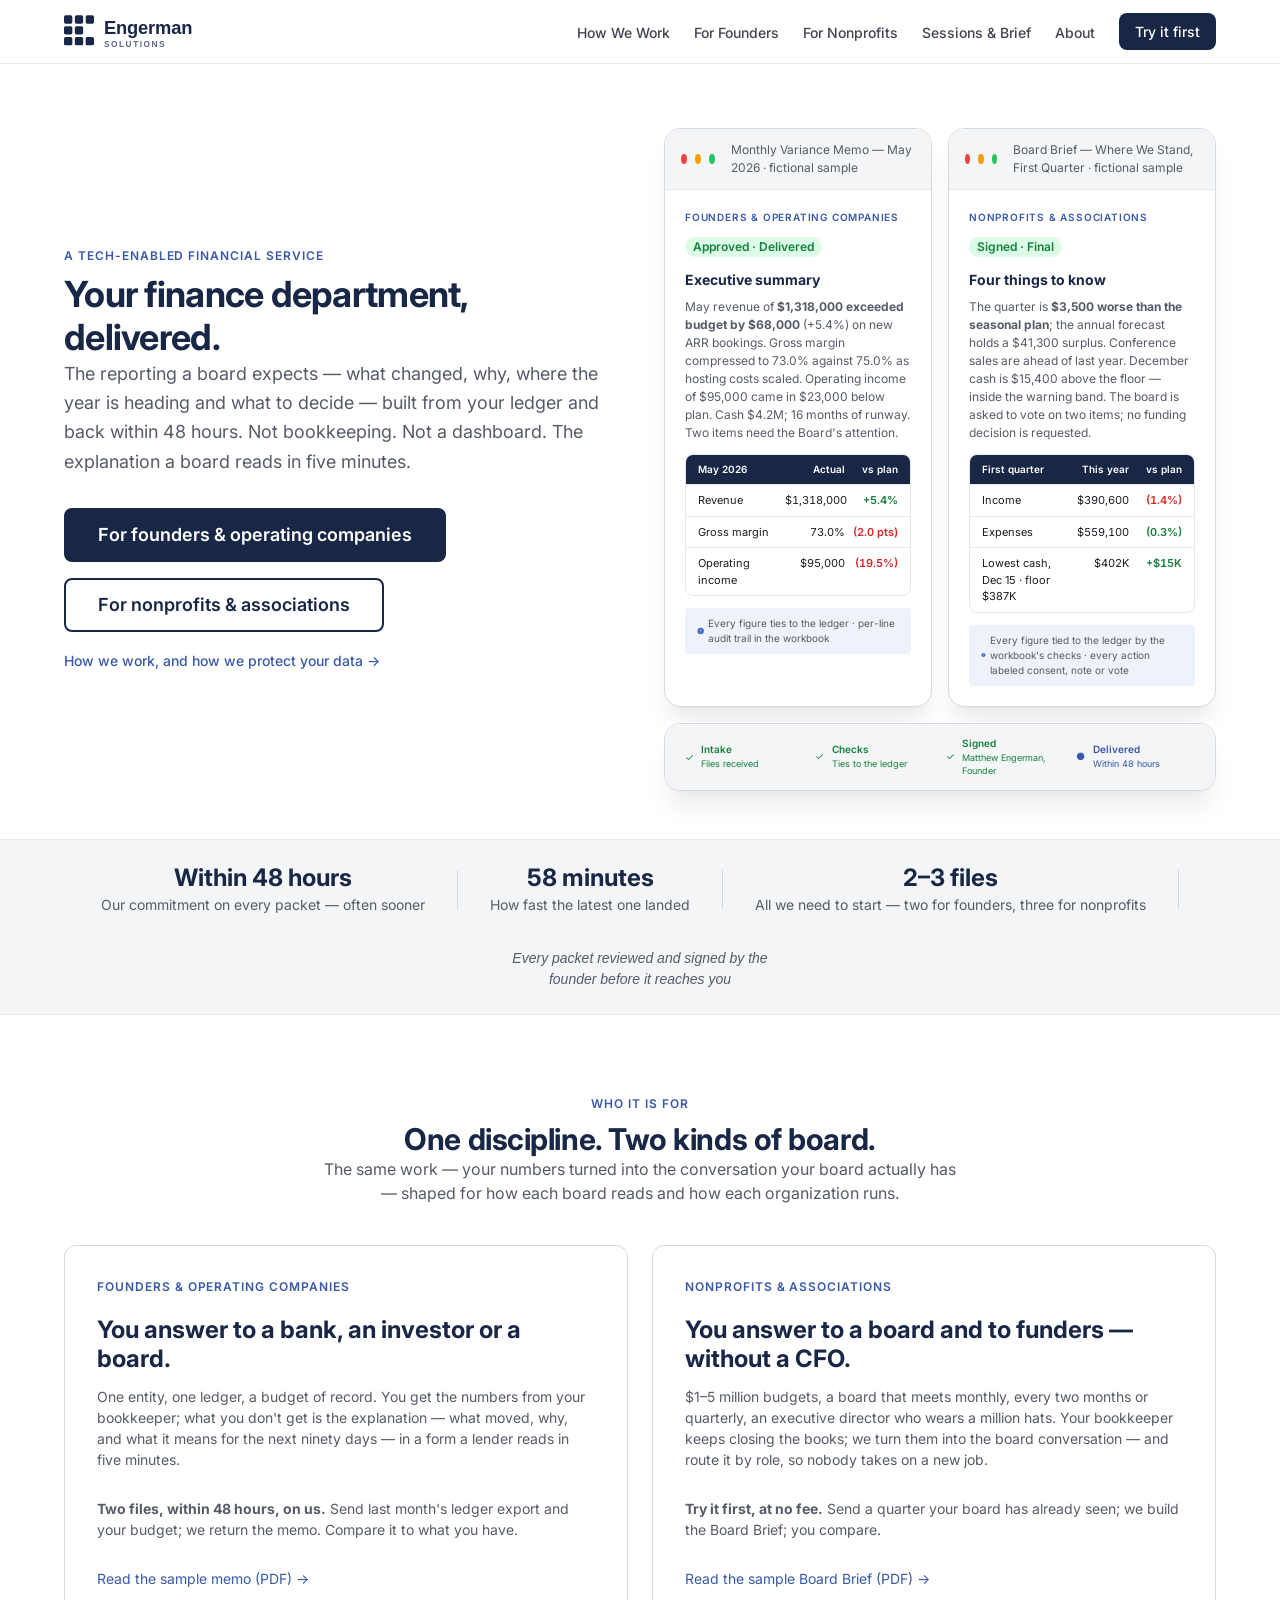
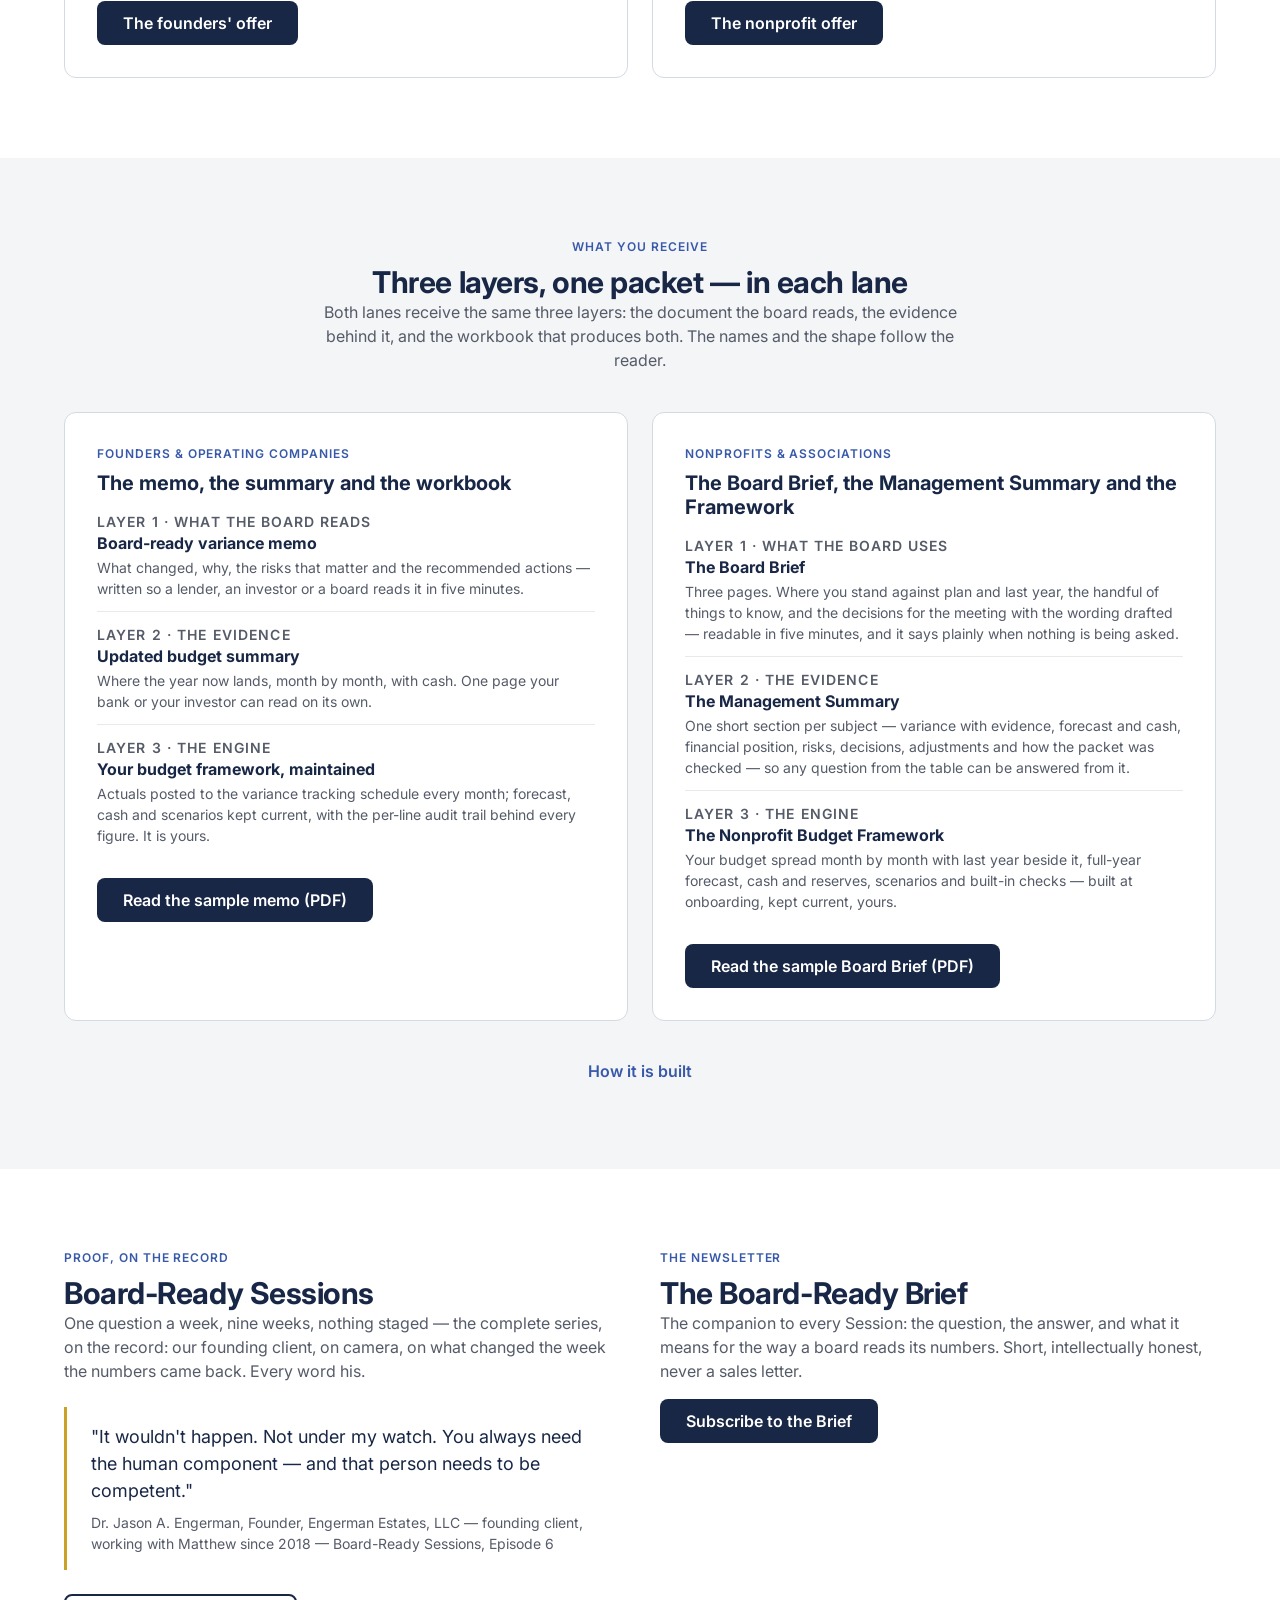
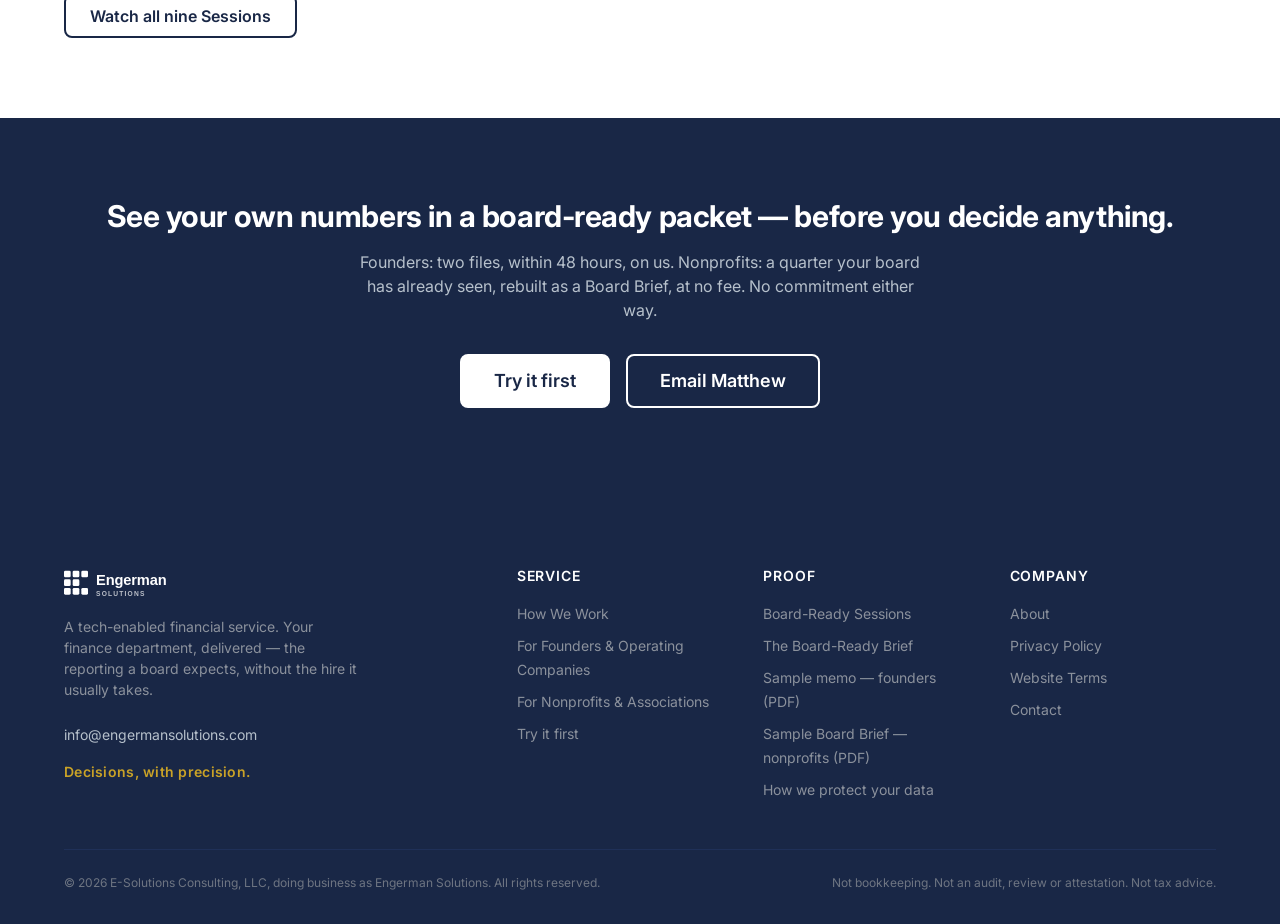
==== commit 39f68ab0: "Home: Sessions block says the nine-episode series is complete; button reads "Watch all nine Sessions" ====
--- a/website/index.html
+++ b/website/index.html
@@ -40,7 +40,7 @@
         <div class="hero__content">
           <p class="overline">A tech-enabled financial service</p>
           <h1 id="hero-heading">Your finance department, delivered.</h1>
-          <p class="hero__sub">The reporting a board expects — what changed, why, where the year is heading and what to decide — built from your ledger and back within 48 hours. Not bookkeeping. Not a dashboard. The explanation a board reads in five minutes. We call it BOARDWORTHY&trade;.</p>
+          <p class="hero__sub">The reporting a board expects — what changed, why, where the year is heading and what to decide — built from your ledger and back within 48 hours. Not bookkeeping. Not a dashboard. The explanation a board reads in five minutes.</p>
           <div class="hero__ctas">
             <a href="pages/founders.html" class="btn btn--primary btn--lg">For founders &amp; operating companies</a>
             <a href="pages/nonprofits.html" class="btn btn--secondary btn--lg">For nonprofits &amp; associations</a>
@@ -151,9 +151,9 @@
     <section class="section bg-alt" aria-labelledby="layers-heading">
       <div class="container">
         <div class="text-center scroll-fade" style="max-width: 680px; margin: 0 auto var(--space-10);">
-          <p class="overline">What you receive &middot; BOARDWORTHY&trade;</p>
+          <p class="overline">What you receive</p>
           <h2 id="layers-heading">Three layers, one packet — in each lane</h2>
-          <p class="text-secondary">BOARDWORTHY&trade; is the standard the work is built to: fit to put in front of a board. Both lanes receive the same three layers: the document the board reads, the evidence behind it, and the workbook that produces both. The names and the shape follow the reader.</p>
+          <p class="text-secondary">Both lanes receive the same three layers: the document the board reads, the evidence behind it, and the workbook that produces both. The names and the shape follow the reader.</p>
         </div>
         <div class="grid grid--2 scroll-stagger">
           <div class="card packet">
@@ -184,9 +184,9 @@
         <div>
           <p class="overline">Proof, on the record</p>
           <h2 id="sessions-heading">Board-Ready Sessions</h2>
-          <p class="text-secondary">One question a week, nine weeks, nothing staged: our founding client, on camera, on what changed the week the numbers came back. Every word his.</p>
+          <p class="text-secondary">One question a week, nine weeks, nothing staged — the complete series, on the record: our founding client, on camera, on what changed the week the numbers came back. Every word his.</p>
           <blockquote class="quote">"It wouldn't happen. Not under my watch. You always need the human component — and that person needs to be competent."<cite>Dr. Jason A. Engerman, Founder, Engerman Estates, LLC — founding client, working with Matthew since 2018 — Board-Ready Sessions, Episode 6</cite></blockquote>
-          <a href="pages/sessions.html" class="btn btn--secondary">Watch the Sessions</a>
+          <a href="pages/sessions.html" class="btn btn--secondary">Watch all nine Sessions</a>
         </div>
         <div>
           <p class="overline">The newsletter</p>
@@ -249,7 +249,7 @@
         </div>
       </div>
       <div class="footer__bottom">
-        <span>© 2026 E-Solutions Consulting, LLC, doing business as Engerman Solutions. All rights reserved. BOARDWORTHY&trade; is a trademark of E-Solutions Consulting, LLC.</span>
+        <span>© 2026 E-Solutions Consulting, LLC, doing business as Engerman Solutions. All rights reserved.</span>
         <span>Not bookkeeping. Not an audit, review or attestation. Not tax advice.</span>
       </div>
     </div>
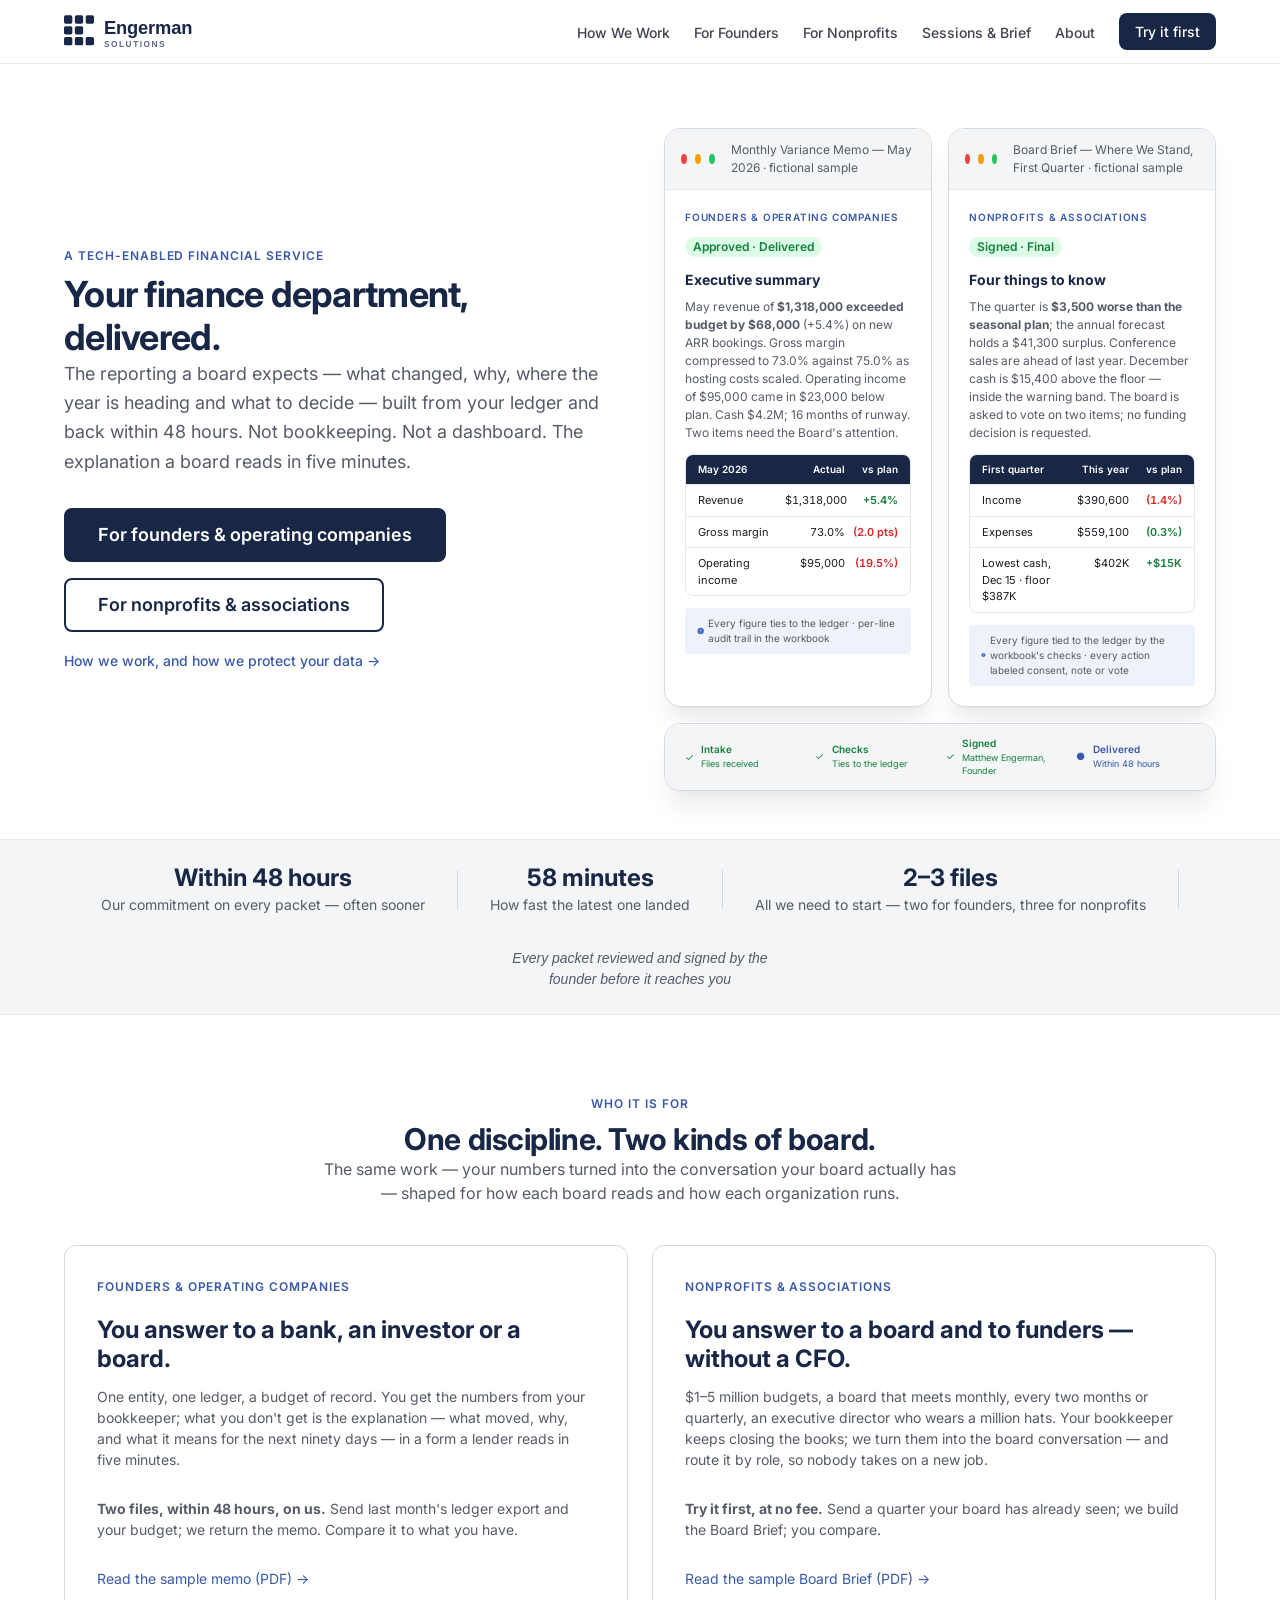
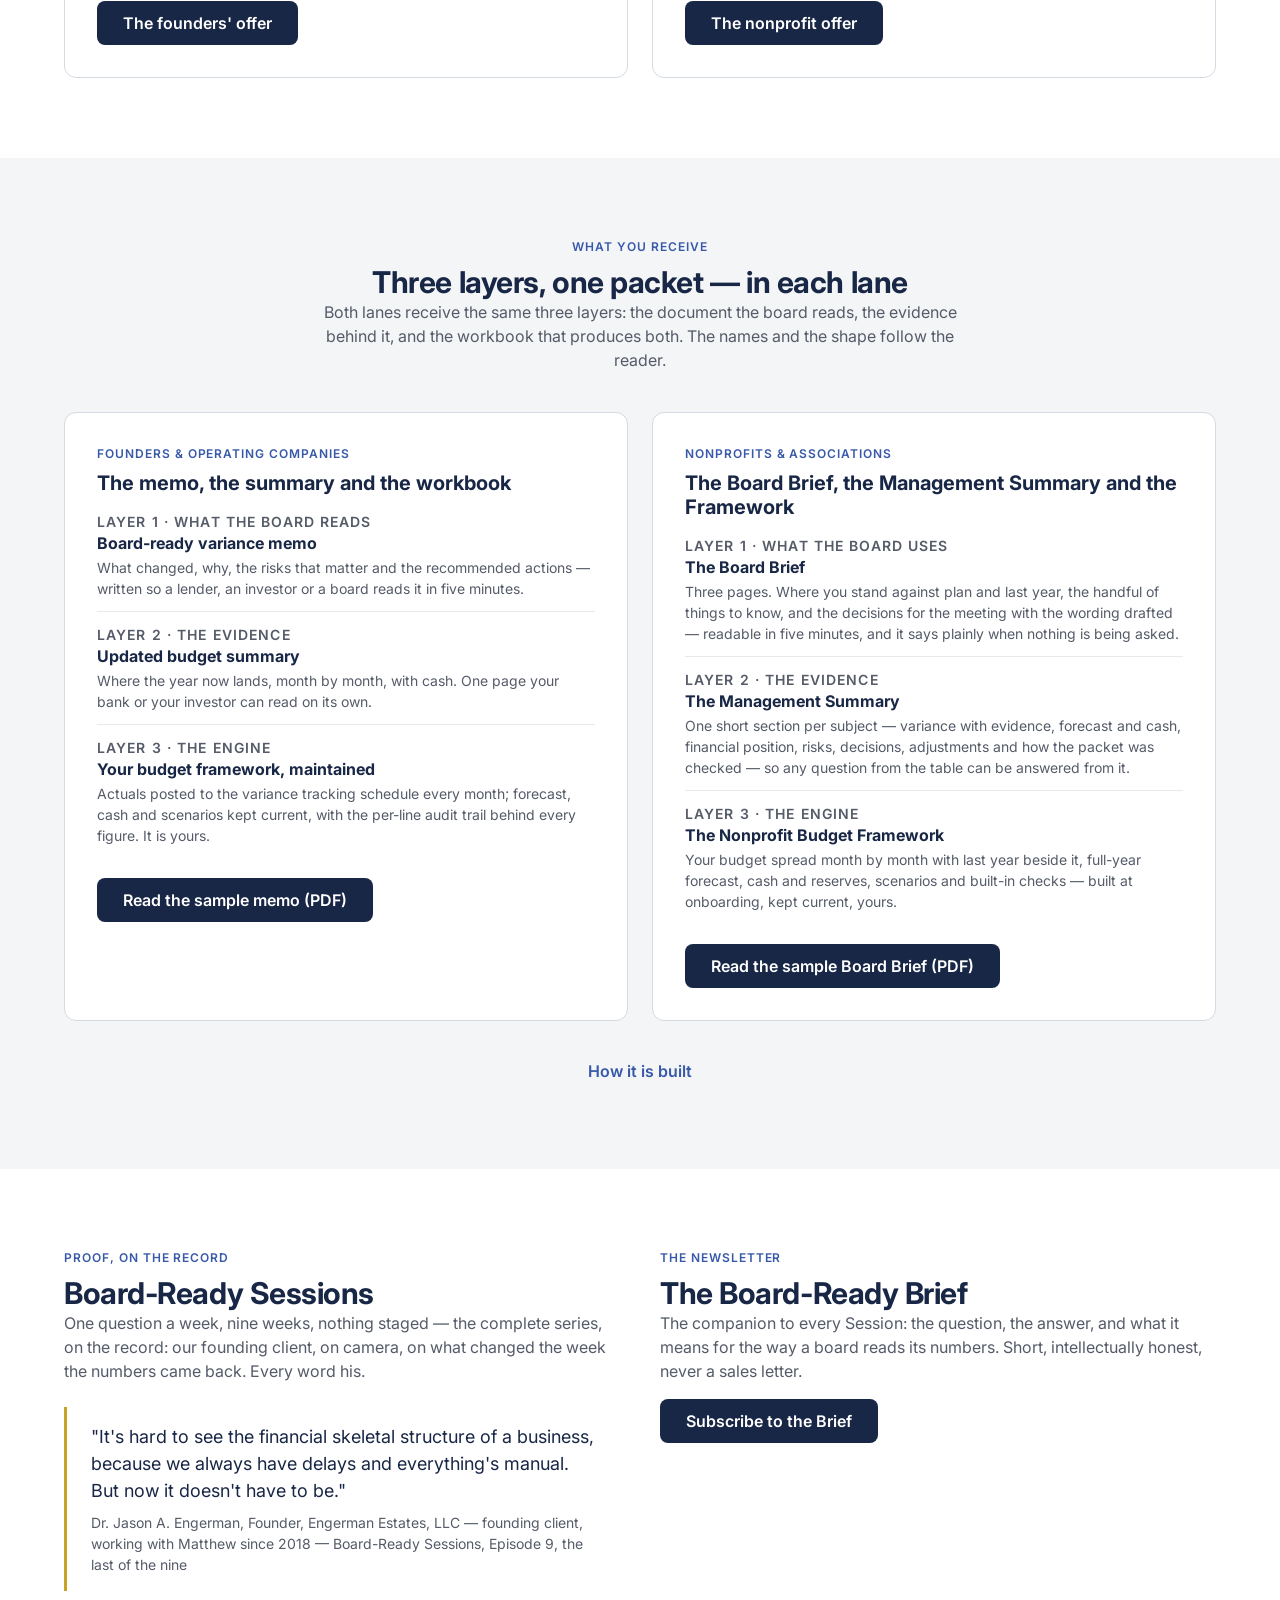
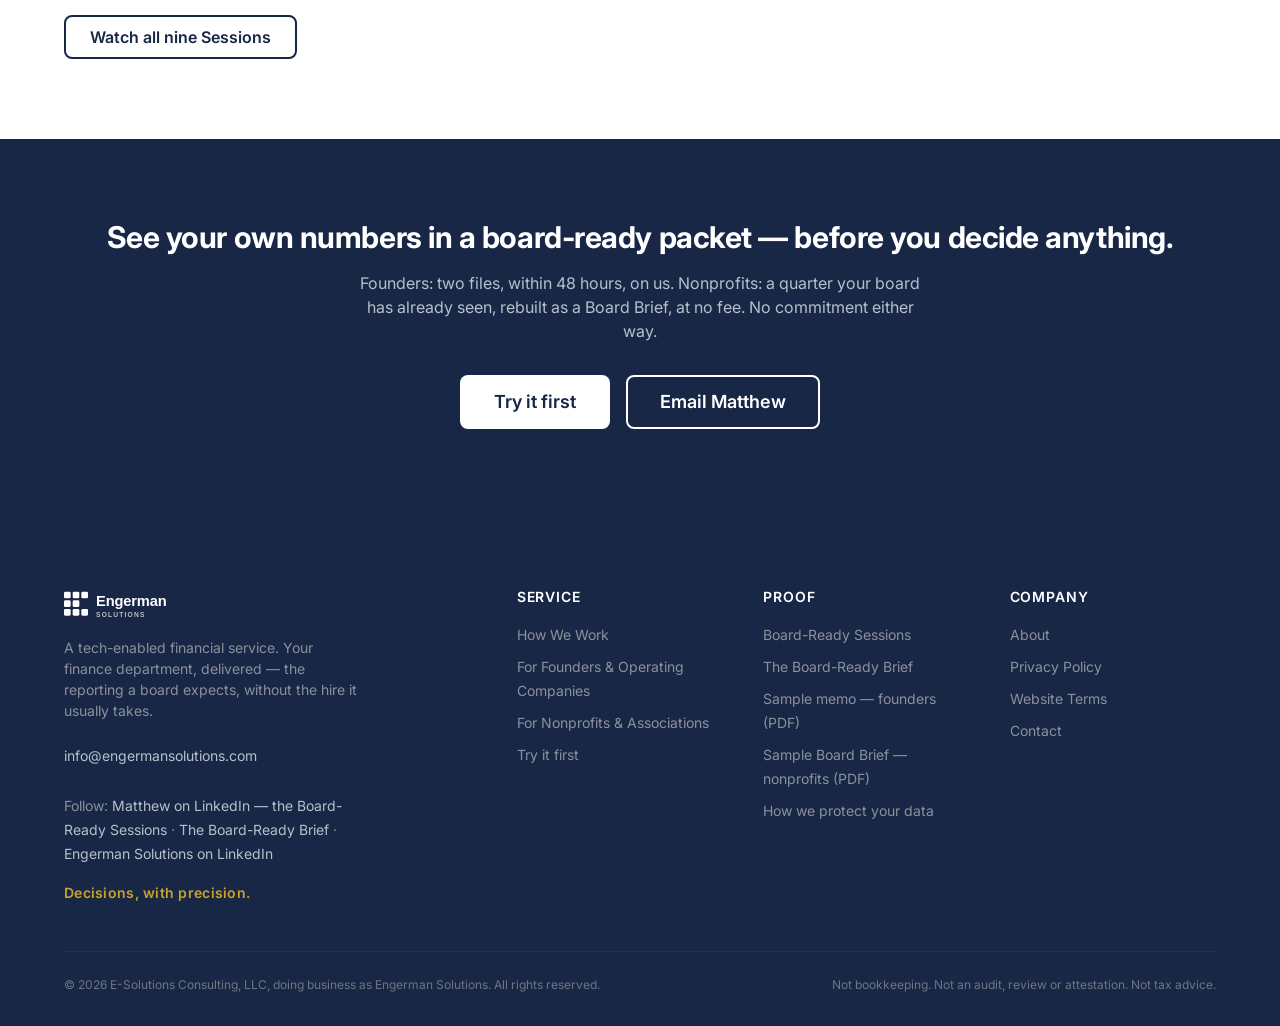
==== commit 1414de35: "Home and Sessions: the closing quote is Episode 9's — "now it doesn't have to be" — and Episode 9's " ====
--- a/website/index.html
+++ b/website/index.html
@@ -185,7 +185,7 @@
           <p class="overline">Proof, on the record</p>
           <h2 id="sessions-heading">Board-Ready Sessions</h2>
           <p class="text-secondary">One question a week, nine weeks, nothing staged — the complete series, on the record: our founding client, on camera, on what changed the week the numbers came back. Every word his.</p>
-          <blockquote class="quote">"It wouldn't happen. Not under my watch. You always need the human component — and that person needs to be competent."<cite>Dr. Jason A. Engerman, Founder, Engerman Estates, LLC — founding client, working with Matthew since 2018 — Board-Ready Sessions, Episode 6</cite></blockquote>
+          <blockquote class="quote">"It's hard to see the financial skeletal structure of a business, because we always have delays and everything's manual. But now it doesn't have to be."<cite>Dr. Jason A. Engerman, Founder, Engerman Estates, LLC — founding client, working with Matthew since 2018 — Board-Ready Sessions, Episode 9, the last of the nine</cite></blockquote>
           <a href="pages/sessions.html" class="btn btn--secondary">Watch all nine Sessions</a>
         </div>
         <div>
